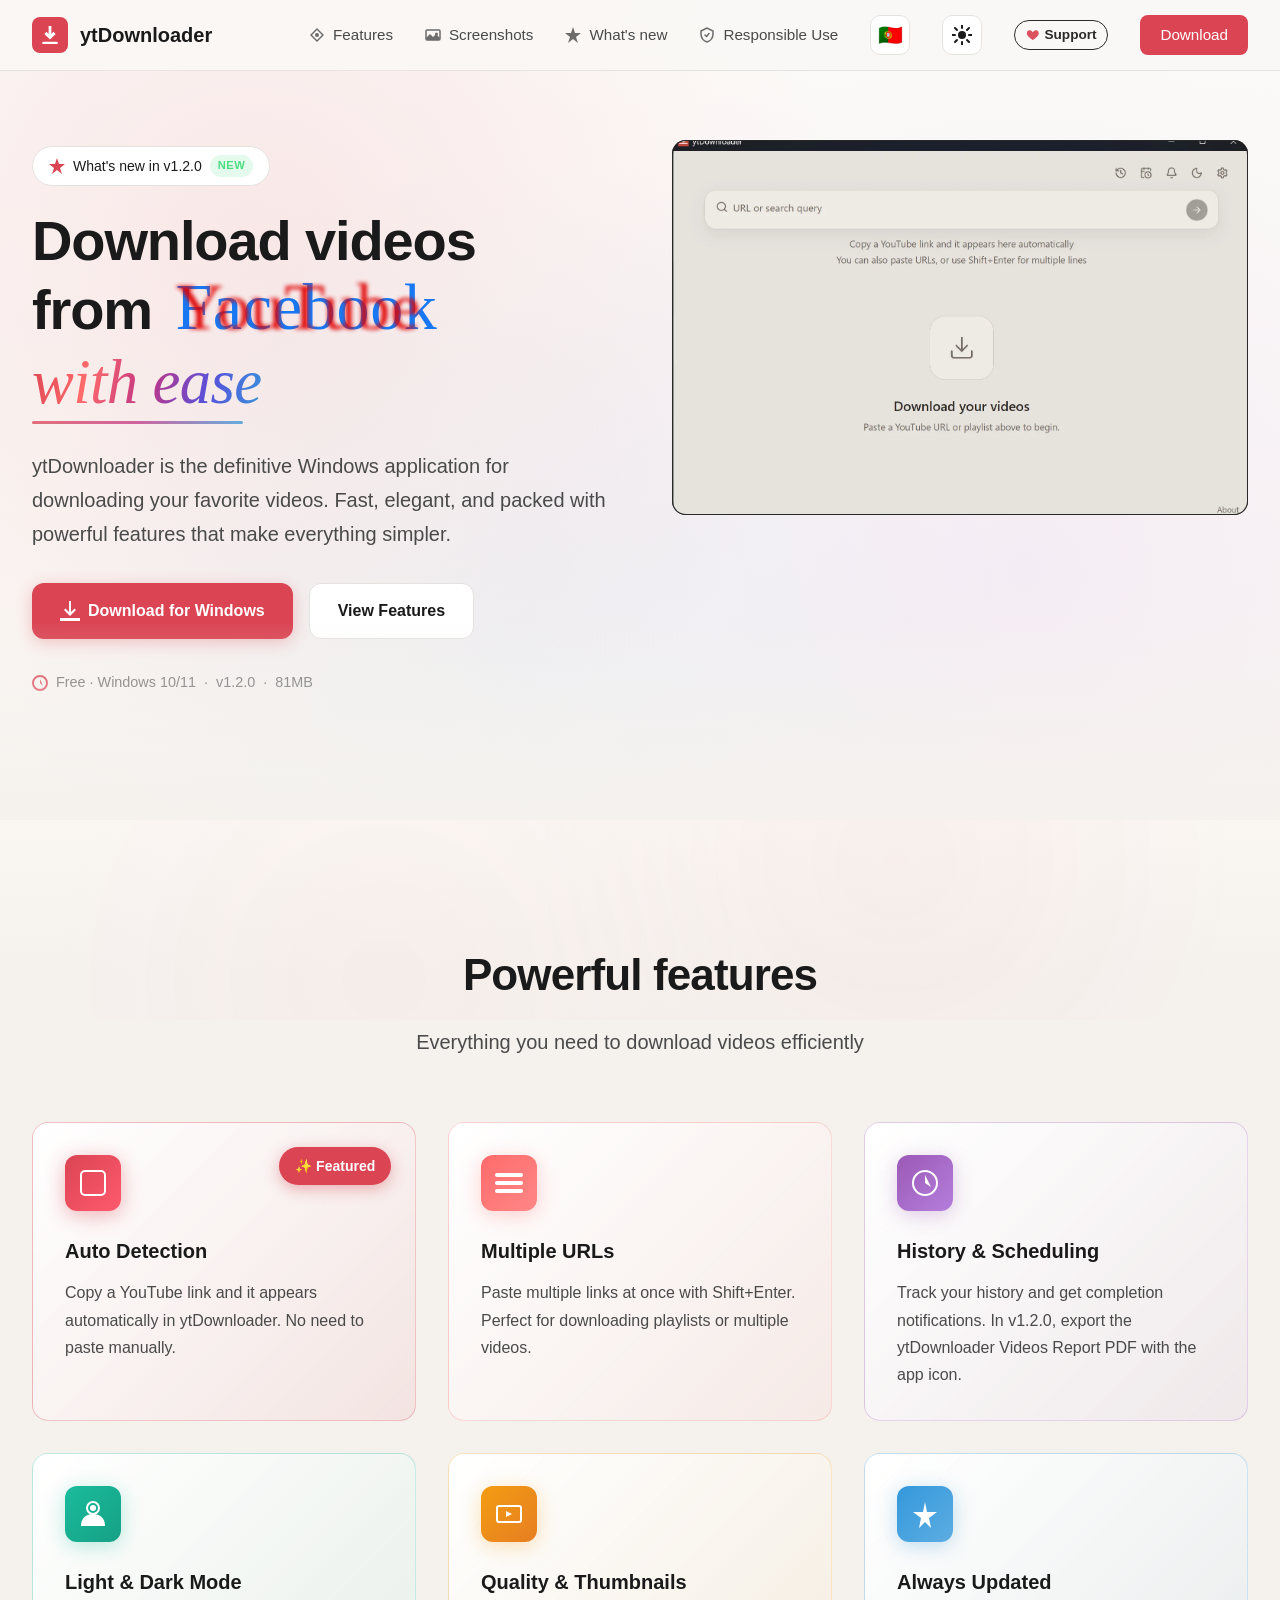
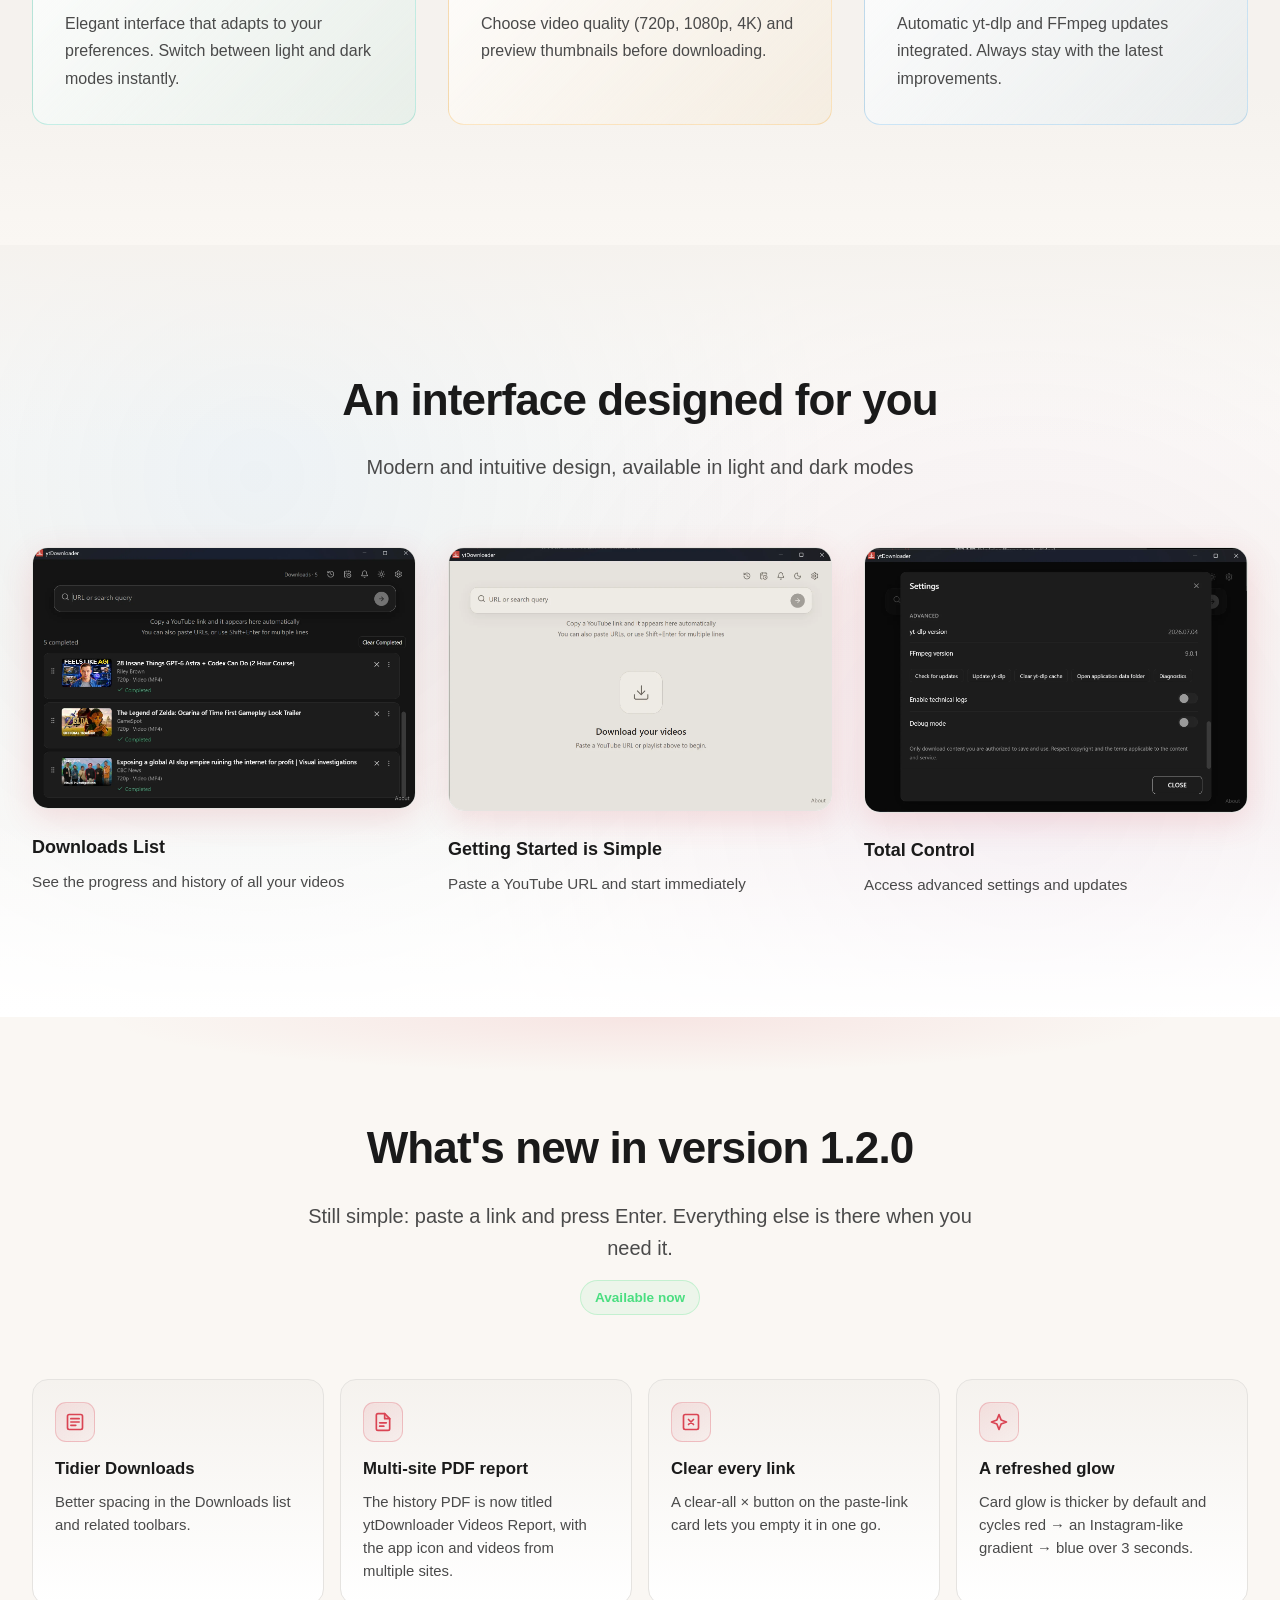
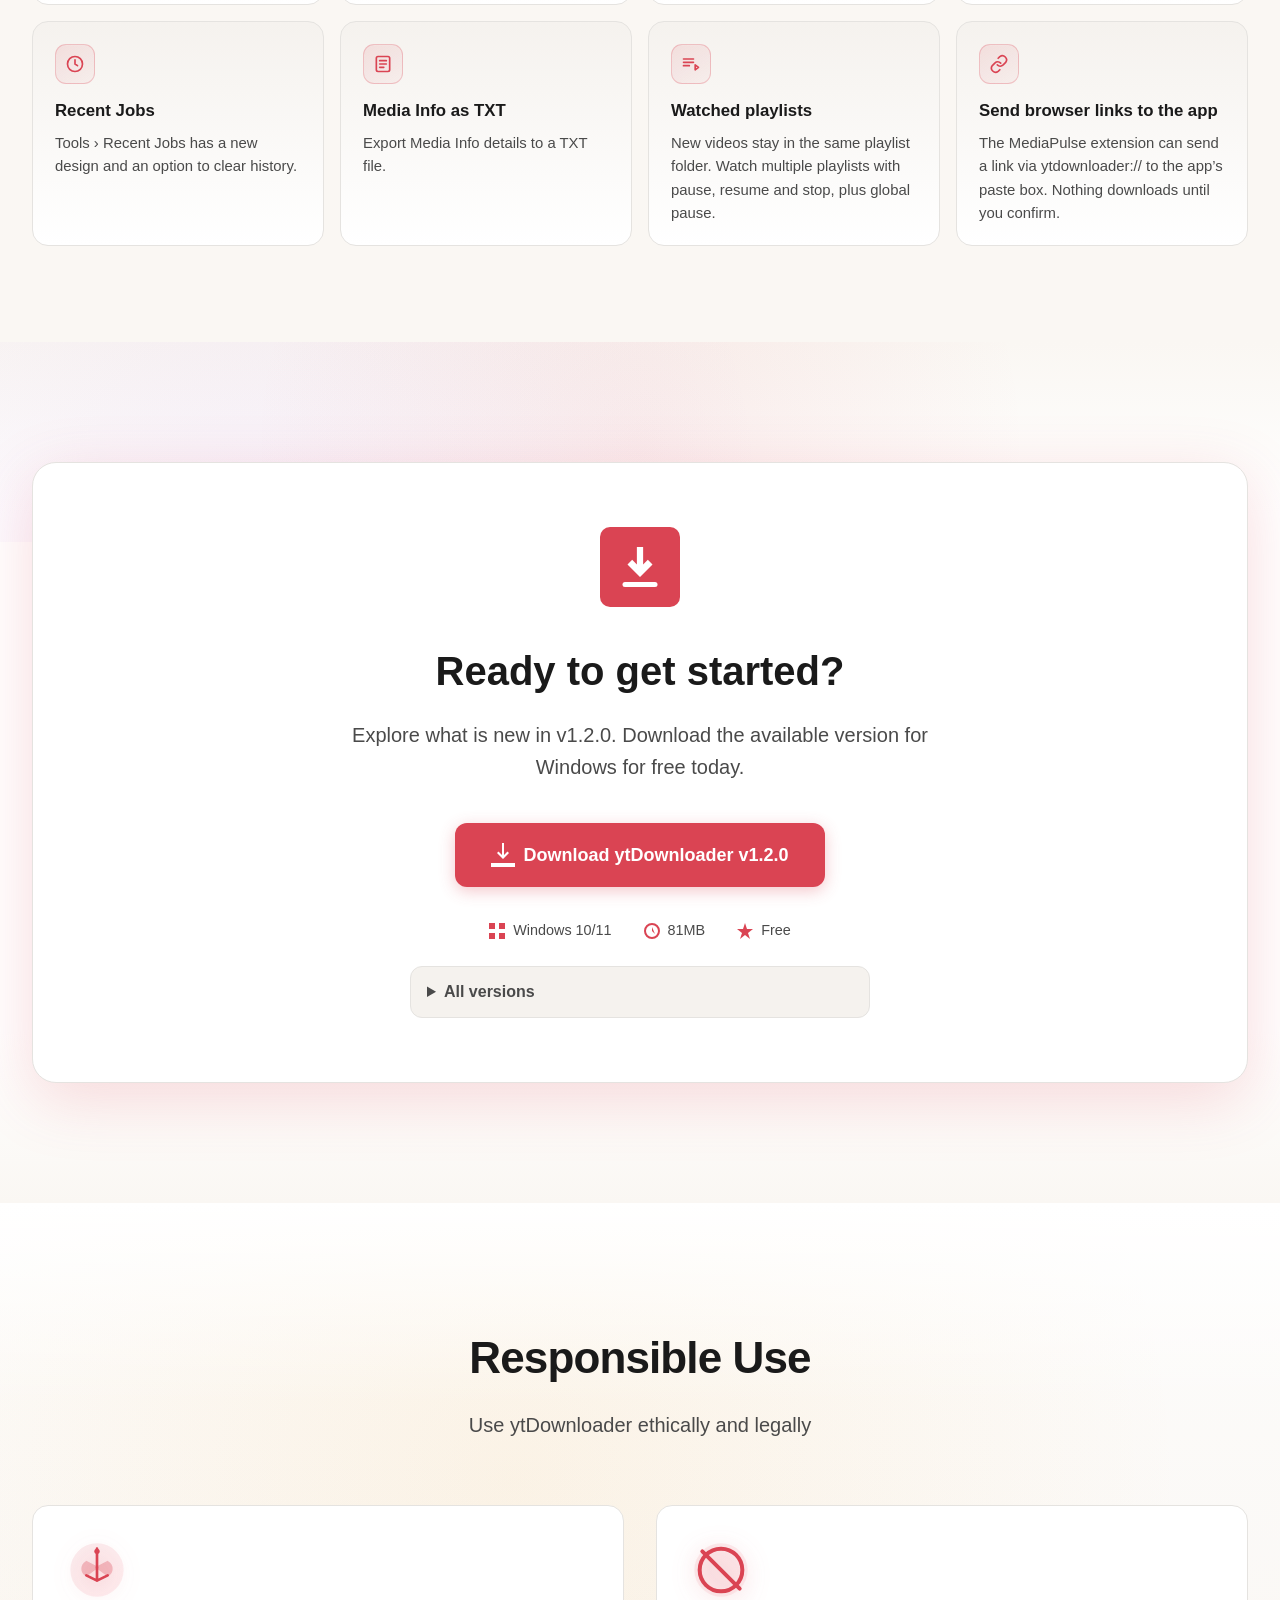
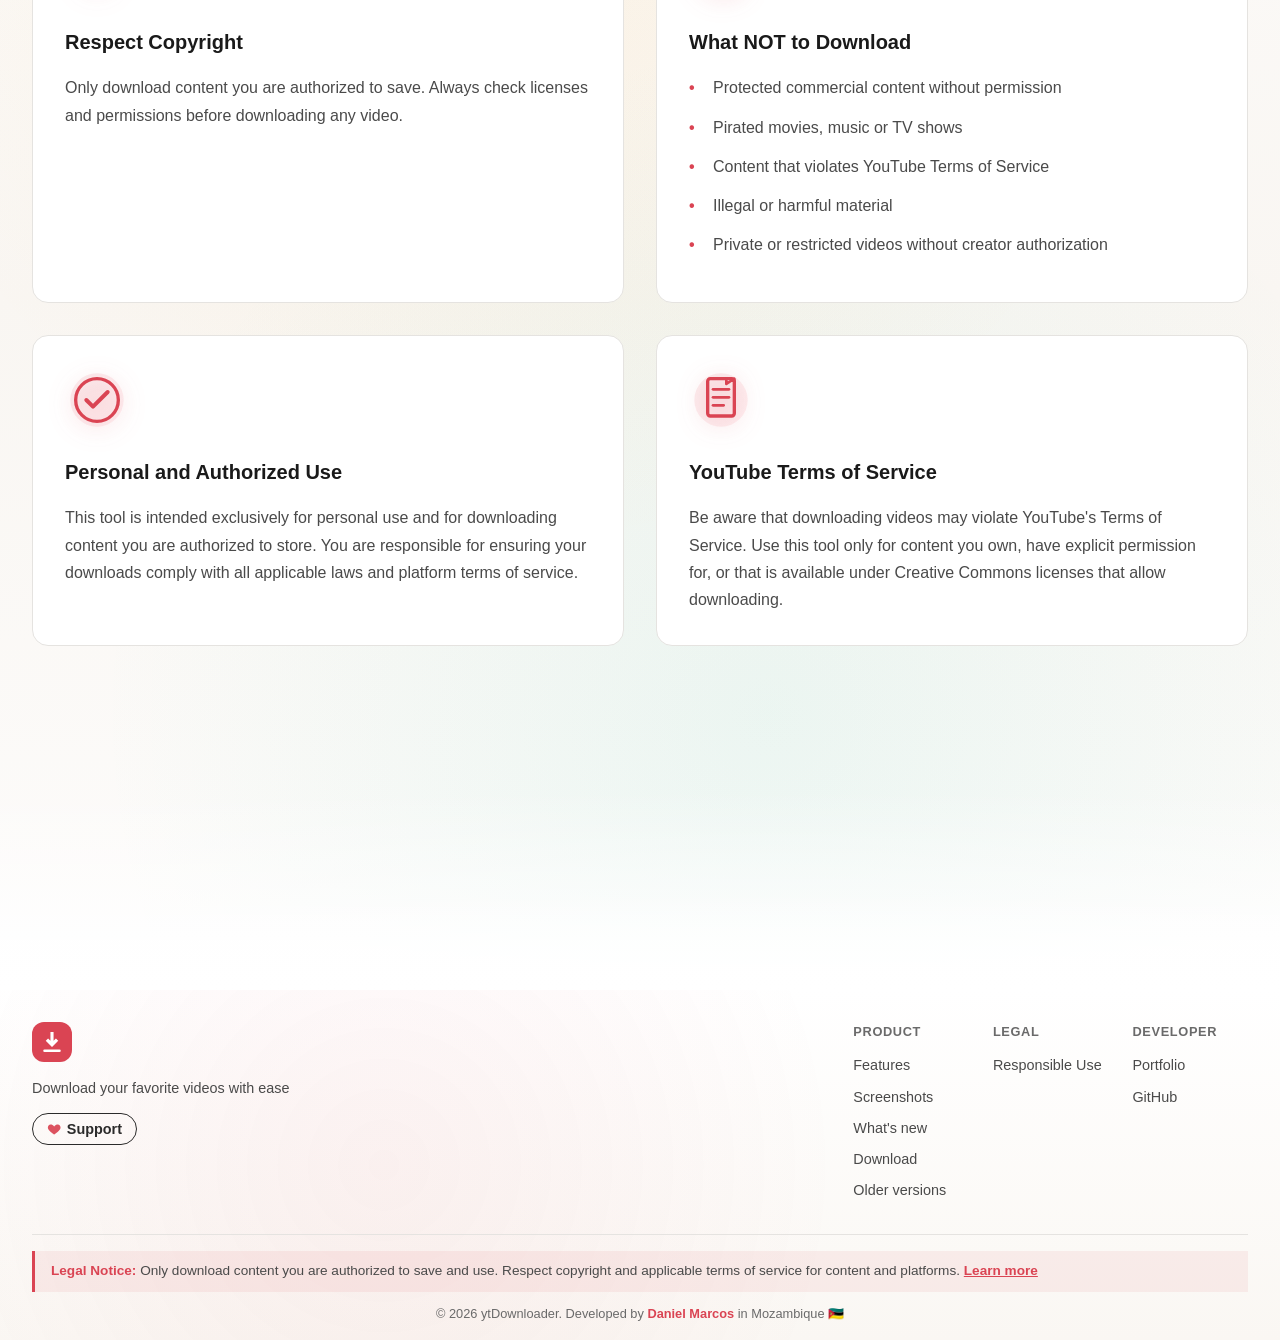
==== index.html @ 4b5e616a "fix(apoiar): wire data-variant=free accent=#DA4453" ====
<!DOCTYPE html>
<html lang="pt-PT">
<head>
    <meta charset="UTF-8">
    <meta name="viewport" content="width=device-width, initial-scale=1.0">
    <title>ytDownloader - Descarregue Vídeos do YouTube com Facilidade</title>
    <meta name="description" content="ytDownloader é uma aplicação Windows poderosa para descarregar vídeos do YouTube. Rápido, elegante e com funcionalidades avançadas.">
    
    <!-- Open Graph -->
    <meta property="og:title" content="ytDownloader - Descarregue Vídeos do YouTube">
    <meta property="og:description" content="Aplicação Windows poderosa e elegante para descarregar vídeos do YouTube com facilidade">
    <meta property="og:image" content="https://youtubedownloader.danielpro.dev/shots/dark-mode-downloads.webp">
    <meta property="og:url" content="https://youtubedownloader.danielpro.dev">
    <meta property="og:type" content="website">
    
    <!-- Twitter Card -->
    <meta name="twitter:card" content="summary_large_image">
    <meta name="twitter:title" content="ytDownloader - Descarregue Vídeos do YouTube">
    <meta name="twitter:description" content="Aplicação Windows poderosa e elegante para descarregar vídeos do YouTube com facilidade">
    <meta name="twitter:image" content="https://youtubedownloader.danielpro.dev/shots/dark-mode-downloads.webp">
    
    <!-- Favicon -->
    <link rel="icon" href="/favicon.ico" sizes="any">
    <link rel="icon" type="image/svg+xml" href="/assets/logo.svg">
    <link rel="icon" type="image/png" href="/assets/favicon-32.png" sizes="32x32">
    <link rel="apple-touch-icon" href="/apple-touch-icon.png">
    
    <link rel="stylesheet" href="/css/style.css?v=1.1.0r3">
    <link rel="stylesheet" href="/css/navbar-icons.css?v=3570f947">
</head>
<body>
    <!-- Navigation -->
    <nav class="nav">
        <div class="container">
            <div class="nav-content">
                <a href="/" class="logo">
                    <img src="/assets/logo.svg" alt="ytDownloader" class="logo-img">
                    <span class="logo-text">ytDownloader</span>
                </a>
                
                <!-- Mobile Menu Toggle -->
                <button class="mobile-menu-toggle" id="mobileMenuToggle" aria-label="Menu" aria-expanded="false">
                    <span class="hamburger-line"></span>
                    <span class="hamburger-line"></span>
                    <span class="hamburger-line"></span>
                </button>
                
                <div class="nav-links">
                    <a href="#features" class="nav-link">
                        <svg width="16" height="16" viewBox="0 0 16 16" fill="currentColor" class="nav-icon" aria-hidden="true">
                            <path d="M8 1L1 8L8 15L15 8L8 1ZM8 3L13 8L8 13L3 8L8 3Z"/>
                            <circle cx="8" cy="8" r="2" fill="currentColor"/>
                        </svg>
                        <span data-i18n="nav.features">Funcionalidades</span>
                    </a>
                    <a href="#screenshots" class="nav-link">
                        <svg width="16" height="16" viewBox="0 0 16 16" fill="currentColor" class="nav-icon" aria-hidden="true">
                            <rect x="1" y="3" width="14" height="10" rx="1" stroke="currentColor" stroke-width="1.5" fill="none"/>
                            <circle cx="11.5" cy="7" r="1.5" fill="currentColor"/>
                            <path d="M1 11L5 7L8 10L11 7L15 11V12C15 12.5 14.5 13 14 13H2C1.5 13 1 12.5 1 12V11Z" fill="currentColor"/>
                        </svg>
                        <span data-i18n="nav.screenshots">Capturas</span>
                    </a>
                    <a href="#novidades" class="nav-link">
                        <svg width="16" height="16" viewBox="0 0 16 16" fill="currentColor" class="nav-icon" aria-hidden="true">
                            <path d="M8 0L10 6H16L11 10L13 16L8 12L3 16L5 10L0 6H6L8 0Z"/>
                        </svg>
                        <span data-i18n="nav.whatsnew">Novidades</span>
                    </a>
                    <a href="#legal" class="nav-link">
                        <svg width="16" height="16" viewBox="0 0 16 16" fill="currentColor" class="nav-icon" aria-hidden="true">
                            <path d="M8 1L2 4V7C2 10.5 4.5 13.8 8 15C11.5 13.8 14 10.5 14 7V4L8 1Z" stroke="currentColor" stroke-width="1.5" fill="none"/>
                            <path d="M6 8L7.5 9.5L10 6.5" stroke="currentColor" stroke-width="1.5" stroke-linecap="round" stroke-linejoin="round" fill="none"/>
                        </svg>
                        <span data-i18n="nav.legal">Uso Responsável</span>
                    </a>
                    
                    <!-- Language Toggle -->
                    <button class="theme-toggle" id="langToggle" aria-label="Mudar idioma" data-i18n-aria="nav.lang.toggle">
                        <span class="lang-flag lang-flag-pt">🇵🇹</span>
                        <span class="lang-flag lang-flag-en" style="display:none;">🇬🇧</span>
                    </button>
                    
                    <!-- Theme Toggle -->
                    <button class="theme-toggle" id="themeToggle" aria-label="Alternar tema" data-i18n-aria="nav.theme.toggle">
                        <svg class="theme-icon theme-icon-light" width="20" height="20" viewBox="0 0 20 20" fill="currentColor" aria-hidden="true">
                            <circle cx="10" cy="10" r="4" fill="currentColor"/>
                            <line x1="10" y1="0" x2="10" y2="3" stroke="currentColor" stroke-width="2" stroke-linecap="round"/>
                            <line x1="10" y1="17" x2="10" y2="20" stroke="currentColor" stroke-width="2" stroke-linecap="round"/>
                            <line x1="0" y1="10" x2="3" y2="10" stroke="currentColor" stroke-width="2" stroke-linecap="round"/>
                            <line x1="17" y1="10" x2="20" y2="10" stroke="currentColor" stroke-width="2" stroke-linecap="round"/>
                            <line x1="3" y1="3" x2="5" y2="5" stroke="currentColor" stroke-width="2" stroke-linecap="round"/>
                            <line x1="15" y1="15" x2="17" y2="17" stroke="currentColor" stroke-width="2" stroke-linecap="round"/>
                            <line x1="3" y1="17" x2="5" y2="15" stroke="currentColor" stroke-width="2" stroke-linecap="round"/>
                            <line x1="15" y1="5" x2="17" y2="3" stroke="currentColor" stroke-width="2" stroke-linecap="round"/>
                        </svg>
                        <svg class="theme-icon theme-icon-dark" width="20" height="20" viewBox="0 0 20 20" fill="currentColor" aria-hidden="true">
                            <path d="M17 10.5C16 16 11 19 6 17C4 16 2.5 14.5 2 12.5C1 8.5 3.5 4.5 7.5 3C8.5 2.7 9 3.5 8.5 4.3C8 5.2 7.8 6.3 8 7.5C8.5 10.5 11 13 14 13.5C15.2 13.7 16.3 13.5 17.2 13C18 12.5 18.8 13 18.5 14C18.3 14.8 17.7 15.6 17 16.2"/>
                        </svg>
                    </button>
                    <span class="nav-apoiar" data-apoiar="nav"></span>
                    
                    <a href="#download" class="nav-link nav-link-cta" data-i18n="nav.download">Descarregar</a>
                </div>
            </div>
        </div>
    </nav>

    <!-- Hero Section -->
    <section class="hero">
        <div class="hero-bg"></div>
        <div class="container">
            <div class="hero-content">
                <a href="#novidades" class="hero-badge hero-badge-link">
                    <svg width="16" height="16" viewBox="0 0 16 16" fill="currentColor" aria-hidden="true">
                        <path d="M8 0L10 6H16L11 10L13 16L8 12L3 16L5 10L0 6H6L8 0Z"/>
                    </svg>
                    <span data-i18n="hero.badge">Novidades da v1.2.0</span>
                    <span class="badge-soon" data-release-soon data-i18n="versions.soon">Em breve</span>
                    <span class="badge-new" data-release-ready hidden data-i18n="versions.new">Novo</span>
                </a>
                <h1 class="hero-title">
                    <span class="hero-title-lead"><span data-i18n="hero.title">Descarregue vídeos do</span> <span class="rotator" aria-hidden="true"><span class="rw rw-yt is-active">YouTube</span><span class="rw rw-fb">Facebook</span><span class="rw rw-ig">Instagram</span><span class="rw rw-x">X</span><span class="rw rw-tt">TikTok</span><span class="rw rw-vm">Vimeo</span></span><span class="sr-only" data-i18n="hero.title.sr">YouTube, Facebook, Instagram, X, TikTok e Vimeo</span></span>
                    <span class="hero-title-accent" data-i18n="hero.title.accent">com facilidade</span>
                </h1>
                <p class="hero-description" data-i18n="hero.description">
                    ytDownloader é a aplicação Windows definitiva para descarregar os seus vídeos favoritos. 
                    Rápido, elegante e com funcionalidades poderosas que tornam tudo mais simples.
                </p>
                <div class="hero-ctas">
                    <a href="/download/ytDownloader_1.2.0_x64-setup.exe" class="btn btn-primary" download data-download-link>
                        <svg width="20" height="20" viewBox="0 0 20 20" fill="currentColor" aria-hidden="true">
                            <path d="M10 15L4 9L5.5 7.5L9 11V0H11V11L14.5 7.5L16 9L10 15Z"/>
                            <rect y="17" width="20" height="3"/>
                        </svg>
                        <span data-i18n="hero.cta.primary">Descarregar para Windows</span>
                    </a>
                    <a href="#features" class="btn btn-secondary" data-i18n="hero.cta.secondary">
                        Ver Funcionalidades
                    </a>
                </div>
                <p class="hero-info">
                    <svg width="16" height="16" viewBox="0 0 16 16" fill="currentColor" aria-hidden="true">
                        <circle cx="8" cy="8" r="7" stroke="currentColor" stroke-width="2" fill="none"/>
                        <path d="M8 4V8L11 11"/>
                    </svg>
                    <span data-i18n="hero.info">Gratuito · Windows 10/11</span> · <span data-version>v1.2.0</span> · <span data-size>81MB</span>
                </p>
                <p class="download-soon" data-release-soon data-i18n="download.soon">A v1.2.0 está disponível. Descarregue-a aqui; a app atualiza-se sozinha nas próximas versões.</p>
            </div>
            <div class="hero-visual">
                <div class="hero-card hero-card-1">
                    <img src="/shots/dark-mode-downloads.webp" alt="Interface do ytDownloader em modo escuro" loading="lazy">
                </div>
                <div class="hero-card hero-card-2">
                    <img src="/shots/light-mode-empty.webp" alt="Interface do ytDownloader em modo claro" loading="lazy">
                </div>
            </div>
        </div>
    </section>

    <!-- Features Section -->
    <section id="features" class="features">
        <div class="container">
            <div class="section-header">
                <h2 class="section-title" data-i18n="features.title">Funcionalidades poderosas</h2>
                <p class="section-description" data-i18n="features.description">Tudo o que precisa para descarregar vídeos de forma eficiente</p>
            </div>
            
            <div class="features-grid">
                <div class="feature-card feature-card-red" data-scroll-reveal>
                    <div class="feature-badge" data-i18n="features.auto.badge">✨ Destaque</div>
                    <div class="feature-icon">
                        <svg width="32" height="32" viewBox="0 0 32 32" fill="currentColor" aria-hidden="true">
                            <rect x="4" y="4" width="24" height="24" rx="4" stroke="currentColor" stroke-width="2" fill="none"/>
                            <path d="M9 16H23M16 9V23"/>
                        </svg>
                    </div>
                    <h3 class="feature-title" data-i18n="features.auto.title">Deteção Automática</h3>
                    <p class="feature-description" data-i18n="features.auto.description">
                        Copie um link do YouTube e aparece automaticamente no ytDownloader. 
                        Sem necessidade de colar manualmente.
                    </p>
                </div>

                <div class="feature-card feature-card-coral" data-scroll-reveal>
                    <div class="feature-icon">
                        <svg width="32" height="32" viewBox="0 0 32 32" fill="currentColor" aria-hidden="true">
                            <rect x="2" y="6" width="28" height="4" rx="2"/>
                            <rect x="2" y="14" width="28" height="4" rx="2"/>
                            <rect x="2" y="22" width="28" height="4" rx="2"/>
                        </svg>
                    </div>
                    <h3 class="feature-title" data-i18n="features.multi.title">Múltiplos URLs</h3>
                    <p class="feature-description" data-i18n="features.multi.description">
                        Cole vários links de uma só vez com Shift+Enter. 
                        Perfeito para descarregar playlists ou múltiplos vídeos.
                    </p>
                </div>

                <div class="feature-card feature-card-violet" data-scroll-reveal>
                    <div class="feature-icon">
                        <svg width="32" height="32" viewBox="0 0 32 32" fill="currentColor" aria-hidden="true">
                            <circle cx="16" cy="16" r="12" stroke="currentColor" stroke-width="2" fill="none"/>
                            <path d="M16 8V16L22 20"/>
                        </svg>
                    </div>
                    <h3 class="feature-title" data-i18n="features.history.title">Histórico & Agendamento</h3>
                    <p class="feature-description" data-i18n="features.history.description">Consulte o histórico e receba notificações de conclusão. Na v1.2.0, exporte o PDF ytDownloader Videos Report com o ícone da app.</p>
                </div>

                <div class="feature-card feature-card-teal" data-scroll-reveal>
                    <div class="feature-icon">
                        <svg width="32" height="32" viewBox="0 0 32 32" fill="currentColor" aria-hidden="true">
                            <circle cx="16" cy="10" r="6" fill="none" stroke="currentColor" stroke-width="2"/>
                            <circle cx="16" cy="10" r="3"/>
                            <path d="M16 16C9 16 4 20 4 28H28C28 20 23 16 16 16Z"/>
                        </svg>
                    </div>
                    <h3 class="feature-title" data-i18n="features.theme.title">Modo Claro & Escuro</h3>
                    <p class="feature-description" data-i18n="features.theme.description">
                        Interface elegante que se adapta às suas preferências. 
                        Mude entre modos claro e escuro instantaneamente.
                    </p>
                </div>

                <div class="feature-card feature-card-amber" data-scroll-reveal>
                    <div class="feature-icon">
                        <svg width="32" height="32" viewBox="0 0 32 32" fill="currentColor" aria-hidden="true">
                            <rect x="4" y="8" width="24" height="16" rx="2" stroke="currentColor" stroke-width="2" fill="none"/>
                            <path d="M13 13L19 16L13 19V13Z"/>
                        </svg>
                    </div>
                    <h3 class="feature-title" data-i18n="features.quality.title">Qualidade & Miniaturas</h3>
                    <p class="feature-description" data-i18n="features.quality.description">
                        Escolha a qualidade do vídeo (720p, 1080p, 4K) e 
                        visualize miniaturas antes de descarregar.
                    </p>
                </div>

                <div class="feature-card feature-card-blue" data-scroll-reveal>
                    <div class="feature-icon">
                        <svg width="32" height="32" viewBox="0 0 32 32" fill="currentColor" aria-hidden="true">
                            <path d="M16 4L18 14H28L20 20L22 30L16 24L10 30L12 20L4 14H14L16 4Z"/>
                        </svg>
                    </div>
                    <h3 class="feature-title" data-i18n="features.updates.title">Sempre Atualizado</h3>
                    <p class="feature-description" data-i18n="features.updates.description">
                        Atualizações automáticas de yt-dlp e FFmpeg integradas. 
                        Mantenha-se sempre com as últimas melhorias.
                    </p>
                </div>
            </div>
        </div>
    </section>

    <!-- Screenshots Section -->
    <section id="screenshots" class="screenshots">
        <div class="container">
            <div class="section-header">
                <h2 class="section-title" data-i18n="screenshots.title">Uma interface pensada para si</h2>
                <p class="section-description" data-i18n="screenshots.description">Design moderno e intuitivo, disponível em modo claro e escuro</p>
            </div>
            
            <div class="screenshots-grid">
                <div class="screenshot-item" data-scroll-reveal>
                    <img src="/shots/dark-mode-downloads.webp" alt="Downloads concluídos em modo escuro" loading="lazy">
                    <div class="screenshot-caption">
                        <h4 data-i18n="screenshots.downloads.title">Lista de Downloads</h4>
                        <p data-i18n="screenshots.downloads.description">Veja o progresso e histórico de todos os seus vídeos</p>
                    </div>
                </div>
                
                <div class="screenshot-item" data-scroll-reveal>
                    <img src="/shots/light-mode-empty.webp" alt="Estado inicial em modo claro" loading="lazy">
                    <div class="screenshot-caption">
                        <h4 data-i18n="screenshots.empty.title">Começar é Simples</h4>
                        <p data-i18n="screenshots.empty.description">Cole um URL do YouTube e comece imediatamente</p>
                    </div>
                </div>
                
                <div class="screenshot-item" data-scroll-reveal>
                    <img src="/shots/settings-modal.webp" alt="Painel de definições avançadas" loading="lazy">
                    <div class="screenshot-caption">
                        <h4 data-i18n="screenshots.settings.title">Controlo Total</h4>
                        <p data-i18n="screenshots.settings.description">Aceda a definições avançadas e atualizações</p>
                    </div>
                </div>
            </div>
        </div>
    </section>

    <!-- What's new -->
    <section id="novidades" class="whatsnew">
        <div class="container">
            <div class="section-header">
                <h2 class="section-title" data-i18n="whatsnew.title">Novidades da versão 1.2.0</h2>
                <p class="section-description" data-i18n="whatsnew.description">Continua simples: cole um link e prima Enter. O resto está à mão quando precisar.</p>
                <p class="whatsnew-status">
                    <span class="status-pill status-soon" data-release-soon data-i18n="whatsnew.status.soon">Em breve · o instalador está a ser preparado</span>
                    <span class="status-pill status-ready" data-release-ready hidden data-i18n="whatsnew.status.ready">Disponível agora</span>
                </p>
            </div>
            <ul class="whatsnew-grid">
                <li class="whatsnew-item"><span class="wn-ic" aria-hidden="true"><svg viewBox="0 0 24 24" fill="none" stroke="currentColor" stroke-width="2" stroke-linecap="round" stroke-linejoin="round"><rect x="3" y="3" width="18" height="18" rx="2"/><path d="M7 8h10M7 12h10M7 16h6"/></svg></span><h3 data-i18n="whatsnew.polish.title">Downloads mais cuidados</h3><p data-i18n="whatsnew.polish.text">Melhor espaçamento na lista de Downloads e nas barras de ferramentas relacionadas.</p></li>
                <li class="whatsnew-item"><span class="wn-ic" aria-hidden="true"><svg viewBox="0 0 24 24" fill="none" stroke="currentColor" stroke-width="2" stroke-linecap="round" stroke-linejoin="round"><path d="M14 2H6a2 2 0 0 0-2 2v16a2 2 0 0 0 2 2h12a2 2 0 0 0 2-2V8z"/><path d="M14 2v6h6M8 13h8M8 17h5"/></svg></span><h3 data-i18n="whatsnew.report.title">Relatório PDF multi-site</h3><p data-i18n="whatsnew.report.text">O PDF do histórico passa a chamar-se ytDownloader Videos Report, com o ícone da app e vídeos de vários sites.</p></li>
                <li class="whatsnew-item"><span class="wn-ic" aria-hidden="true"><svg viewBox="0 0 24 24" fill="none" stroke="currentColor" stroke-width="2" stroke-linecap="round" stroke-linejoin="round"><rect x="3" y="3" width="18" height="18" rx="2"/><path d="m9 9 6 6m0-6-6 6"/></svg></span><h3 data-i18n="whatsnew.paste.title">Limpar todos os links</h3><p data-i18n="whatsnew.paste.text">Um botão × no cartão de colar links permite limpar tudo de uma vez.</p></li>
                <li class="whatsnew-item"><span class="wn-ic" aria-hidden="true"><svg viewBox="0 0 24 24" fill="none" stroke="currentColor" stroke-width="2" stroke-linecap="round" stroke-linejoin="round"><path d="m12 3 2.5 6.5L21 12l-6.5 2.5L12 21l-2.5-6.5L3 12l6.5-2.5z"/></svg></span><h3 data-i18n="whatsnew.glow.title">Um brilho renovado</h3><p data-i18n="whatsnew.glow.text">O brilho dos cartões é mais espesso por defeito e percorre vermelho → gradiente inspirado no Instagram → azul num ciclo de 3 segundos.</p></li>
                <li class="whatsnew-item"><span class="wn-ic" aria-hidden="true"><svg viewBox="0 0 24 24" fill="none" stroke="currentColor" stroke-width="2" stroke-linecap="round" stroke-linejoin="round"><circle cx="12" cy="12" r="9"/><path d="M12 7v5l3 2"/></svg></span><h3 data-i18n="whatsnew.jobs.title">Trabalhos recentes</h3><p data-i18n="whatsnew.jobs.text">Ferramentas › Trabalhos recentes tem um novo desenho e uma opção para limpar o histórico.</p></li>
                <li class="whatsnew-item"><span class="wn-ic" aria-hidden="true"><svg viewBox="0 0 24 24" fill="none" stroke="currentColor" stroke-width="2" stroke-linecap="round" stroke-linejoin="round"><rect x="4" y="3" width="16" height="18" rx="2"/><path d="M8 8h8M8 12h8M8 16h5"/></svg></span><h3 data-i18n="whatsnew.info.title">Informação multimédia em TXT</h3><p data-i18n="whatsnew.info.text">Exporte os detalhes de Informação multimédia para um ficheiro TXT.</p></li>
                <li class="whatsnew-item"><span class="wn-ic" aria-hidden="true"><svg viewBox="0 0 24 24" fill="none" stroke="currentColor" stroke-width="2" stroke-linecap="round" stroke-linejoin="round"><path d="M3 6h12M3 10h12M3 14h7m7-1 4 3-4 3z"/></svg></span><h3 data-i18n="whatsnew.playlists.title">Playlists acompanhadas</h3><p data-i18n="whatsnew.playlists.text">Os novos vídeos ficam na mesma pasta da playlist. Acompanhe várias playlists, com pausa, retoma e paragem, além de pausa global.</p></li>
                <li class="whatsnew-item"><span class="wn-ic" aria-hidden="true"><svg viewBox="0 0 24 24" fill="none" stroke="currentColor" stroke-width="2" stroke-linecap="round" stroke-linejoin="round"><path d="M10 13a5 5 0 0 0 7 .1l3-3a5 5 0 0 0-7-7l-2 2M14 11a5 5 0 0 0-7-.1l-3 3a5 5 0 0 0 7 7l2-2"/></svg></span><h3 data-i18n="whatsnew.deeplink.title">Links do navegador para a app</h3><p data-i18n="whatsnew.deeplink.text">A extensão MediaPulse pode enviar um link pelo protocolo ytdownloader:// para a caixa de colar links da app. O download só começa após a sua confirmação.</p></li>
            </ul>
        </div>
    </section>

    <!-- Download Section -->
    <section id="download" class="download-section">
        <div class="container">
            <div class="download-card">
                <div class="download-content">
                    <div class="download-icon">
                        <img src="/assets/logo.svg" alt="ytDownloader">
                    </div>
                    <h2 class="download-title" data-i18n="download.title">Pronto para começar?</h2>
                    <p class="download-description" data-i18n="download.description">Conheça as novidades da v1.2.0. Descarregue já a versão disponível gratuitamente para Windows.</p>
                    <a href="/download/ytDownloader_1.2.0_x64-setup.exe" class="btn btn-primary btn-large" download data-download-link>
                        <svg width="24" height="24" viewBox="0 0 24 24" fill="currentColor" aria-hidden="true">
                            <path d="M12 16L6 10L7.5 8.5L11 12V0H13V12L16.5 8.5L18 10L12 16Z"/>
                            <rect y="20" width="24" height="4"/>
                        </svg>
                        <span><span data-i18n="download.button">Descarregar ytDownloader</span> <span data-version>v1.2.0</span></span>
                    </a>
                    <div class="download-specs">
                        <div class="spec">
                            <svg width="16" height="16" viewBox="0 0 16 16" fill="currentColor" aria-hidden="true">
                                <path d="M0 0H6V6H0V0Z M10 0H16V6H10V0Z M0 10H6V16H0V10Z M10 10H16V16H10V10Z"/>
                            </svg>
                            <span data-i18n="download.spec.os">Windows 10/11</span>
                        </div>
                        <div class="spec">
                            <svg width="16" height="16" viewBox="0 0 16 16" fill="currentColor" aria-hidden="true">
                                <circle cx="8" cy="8" r="7" stroke="currentColor" stroke-width="2" fill="none"/>
                                <path d="M8 4V8L11 11"/>
                            </svg>
                            <span data-size>81MB</span>
                        </div>
                        <div class="spec">
                            <svg width="16" height="16" viewBox="0 0 16 16" fill="currentColor" aria-hidden="true">
                                <path d="M8 0L10 6H16L11 10L13 16L8 12L3 16L5 10L0 6H6L8 0Z"/>
                            </svg>
                            <span data-i18n="download.spec.price">Gratuito</span>
                        </div>
                    </div>
                    <p class="download-soon" data-release-soon data-i18n="download.soon">A v1.2.0 está disponível. Descarregue-a aqui; a app atualiza-se sozinha nas próximas versões.</p>
                    <details class="older-versions" id="versoes">
                        <summary data-i18n="versions.title">Todas as versões</summary>
                        <ul id="older-versions-list" class="older-versions-list">
                            <li class="older-version">
                                <span class="older-version-name">v1.2.0</span>
                                <span class="older-version-meta">2026-11-06 · 81MB</span>
                                <a class="older-version-link" href="/download/ytDownloader_1.2.0_x64-setup.exe" download data-i18n="versions.download">Descarregar</a>
                            </li>
                            <li class="older-version">
                                <span class="older-version-name">v1.1.0</span>
                                <span class="older-version-meta">2026-11 · 81MB</span>
                                <a class="older-version-link" href="/download/ytDownloader_1.1.0_x64-setup.exe" download data-i18n="versions.download">Descarregar</a>
                            </li>
                            <li class="older-version">
                                <span class="older-version-name">v1.0.0</span>
                                <span class="older-version-meta">2026-09 · 45MB</span>
                                <a class="older-version-link" href="/download/ytDownloader_1.0.0_x64-setup.exe" download data-i18n="versions.download">Descarregar</a>
                            </li>
                        </ul>
                    </details>
                </div>
            </div>
        </div>
    </section>

    <!-- Legal / Responsible Use Section -->
    <section id="legal" class="legal-section">
        <div class="container">
            <div class="section-header">
                <h2 class="section-title" data-i18n="legal.title">Uso Responsável</h2>
                <p class="section-description" data-i18n="legal.description">Utilize o ytDownloader de forma ética e legal</p>
            </div>

            <div class="legal-grid">
                <div class="legal-card" data-scroll-reveal>
                    <div class="legal-icon">
                        <svg width="48" height="48" viewBox="0 0 48 48" fill="none" xmlns="http://www.w3.org/2000/svg" aria-hidden="true">
                            <circle cx="24" cy="24" r="20" fill="url(#scales-gradient)" opacity="0.1"/>
                            <path d="M24 8V32M24 32L16 28M24 32L32 28" stroke="currentColor" stroke-width="2" stroke-linecap="round" stroke-linejoin="round"/>
                            <path d="M16 28C16 28 13 26 13 23C13 20 16 18 16 18L24 22L16 28Z" fill="currentColor" opacity="0.3" stroke="currentColor" stroke-width="1.5"/>
                            <path d="M32 28C32 28 35 26 35 23C35 20 32 18 32 18L24 22L32 28Z" fill="currentColor" opacity="0.3" stroke="currentColor" stroke-width="1.5"/>
                            <circle cx="24" cy="10" r="2" fill="currentColor"/>
                            <defs>
                                <linearGradient id="scales-gradient" x1="4" y1="4" x2="44" y2="44" gradientUnits="userSpaceOnUse">
                                    <stop stop-color="#DA4453"/>
                                    <stop offset="1" stop-color="#ff5a6e"/>
                                </linearGradient>
                            </defs>
                        </svg>
                    </div>
                    <h3 class="legal-title" data-i18n="legal.copyright.title">Respeite os Direitos de Autor</h3>
                    <p class="legal-text" data-i18n="legal.copyright.description">
                        Descarregue apenas conteúdo que tem autorização para guardar. Verifique sempre as licenças 
                        e permissões antes de descarregar qualquer vídeo.
                    </p>
                </div>

                <div class="legal-card" data-scroll-reveal>
                    <div class="legal-icon">
                        <svg width="48" height="48" viewBox="0 0 48 48" fill="none" xmlns="http://www.w3.org/2000/svg" aria-hidden="true">
                            <circle cx="24" cy="24" r="20" fill="url(#prohibit-gradient)" opacity="0.1"/>
                            <circle cx="24" cy="24" r="16" stroke="currentColor" stroke-width="3"/>
                            <line x1="10" y1="10" x2="38" y2="38" stroke="currentColor" stroke-width="3" stroke-linecap="round"/>
                            <defs>
                                <linearGradient id="prohibit-gradient" x1="4" y1="4" x2="44" y2="44" gradientUnits="userSpaceOnUse">
                                    <stop stop-color="#DA4453"/>
                                    <stop offset="1" stop-color="#ff5a6e"/>
                                </linearGradient>
                            </defs>
                        </svg>
                    </div>
                    <h3 class="legal-title" data-i18n="legal.prohibit.title">O Que NÃO Descarregar</h3>
                    <div class="legal-text">
                        <ul class="legal-list">
                            <li data-i18n="legal.prohibit.list.1">Conteúdo comercial protegido sem permissão</li>
                            <li data-i18n="legal.prohibit.list.2">Filmes, música ou programas de TV pirateados</li>
                            <li data-i18n="legal.prohibit.list.3">Conteúdo que viole os Termos de Serviço do YouTube</li>
                            <li data-i18n="legal.prohibit.list.4">Material ilegal ou prejudicial</li>
                            <li data-i18n="legal.prohibit.list.5">Vídeos privados ou restritos sem autorização do criador</li>
                        </ul>
                    </div>
                </div>

                <div class="legal-card" data-scroll-reveal>
                    <div class="legal-icon">
                        <svg width="48" height="48" viewBox="0 0 48 48" fill="none" xmlns="http://www.w3.org/2000/svg" aria-hidden="true">
                            <circle cx="24" cy="24" r="20" fill="url(#check-gradient)" opacity="0.1"/>
                            <circle cx="24" cy="24" r="16" stroke="currentColor" stroke-width="2.5"/>
                            <path d="M16 24L21 29L32 18" stroke="currentColor" stroke-width="3" stroke-linecap="round" stroke-linejoin="round"/>
                            <defs>
                                <linearGradient id="check-gradient" x1="4" y1="4" x2="44" y2="44" gradientUnits="userSpaceOnUse">
                                    <stop stop-color="#DA4453"/>
                                    <stop offset="1" stop-color="#ff5a6e"/>
                                </linearGradient>
                            </defs>
                        </svg>
                    </div>
                    <h3 class="legal-title" data-i18n="legal.authorized.title">Uso Pessoal e Autorizado</h3>
                    <p class="legal-text" data-i18n="legal.authorized.description">
                        Esta ferramenta destina-se exclusivamente a uso pessoal e para descarregar conteúdo 
                        que tem autorização para armazenar. Você é responsável por garantir que os seus downloads 
                        cumprem todas as leis aplicáveis e os termos de serviço das plataformas.
                    </p>
                </div>

                <div class="legal-card" data-scroll-reveal>
                    <div class="legal-icon">
                        <svg width="48" height="48" viewBox="0 0 48 48" fill="none" xmlns="http://www.w3.org/2000/svg" aria-hidden="true">
                            <circle cx="24" cy="24" r="20" fill="url(#document-gradient)" opacity="0.1"/>
                            <rect x="14" y="8" width="20" height="28" rx="2" stroke="currentColor" stroke-width="2.5"/>
                            <line x1="18" y1="16" x2="30" y2="16" stroke="currentColor" stroke-width="2" stroke-linecap="round"/>
                            <line x1="18" y1="22" x2="30" y2="22" stroke="currentColor" stroke-width="2" stroke-linecap="round"/>
                            <line x1="18" y1="28" x2="26" y2="28" stroke="currentColor" stroke-width="2" stroke-linecap="round"/>
                            <path d="M28 8V12L34 8V12" stroke="currentColor" stroke-width="2" stroke-linecap="round" stroke-linejoin="round"/>
                            <defs>
                                <linearGradient id="document-gradient" x1="4" y1="4" x2="44" y2="44" gradientUnits="userSpaceOnUse">
                                    <stop stop-color="#DA4453"/>
                                    <stop offset="1" stop-color="#ff5a6e"/>
                                </linearGradient>
                            </defs>
                        </svg>
                    </div>
                    <h3 class="legal-title" data-i18n="legal.youtube.title">Termos de Serviço do YouTube</h3>
                    <p class="legal-text" data-i18n="legal.youtube.description">
                        Esteja ciente de que descarregar vídeos pode violar os Termos de Serviço do YouTube. 
                        Utilize esta ferramenta apenas para conteúdo do qual é proprietário, tem permissão 
                        explícita, ou que está disponível sob licenças Creative Commons que permitam download.
                    </p>
                </div>
            </div>

            <div class="legal-disclaimer" data-scroll-reveal>
                <p data-i18n="legal.disclaimer" data-i18n-html>
                    <strong>Aviso Importante:</strong> O ytDownloader é uma ferramenta fornecida "como está" 
                    para uso pessoal. O utilizador assume toda a responsabilidade pelo cumprimento das leis de 
                    direitos de autor, termos de serviço das plataformas, e regulamentos aplicáveis na sua jurisdição. 
                    Os desenvolvedores não se responsabilizam por qualquer uso indevido desta ferramenta.
                </p>
            </div>
            
            <!-- Learn More CTA -->
            <div class="legal-cta" data-scroll-reveal>
                <a href="/uso-responsavel" class="btn btn-primary btn-large">
                    <svg width="20" height="20" viewBox="0 0 20 20" fill="currentColor" aria-hidden="true">
                        <path d="M10 2C5.6 2 2 5.6 2 10C2 14.4 5.6 18 10 18C14.4 18 18 14.4 18 10C18 5.6 14.4 2 10 2ZM10 16C6.7 16 4 13.3 4 10C4 6.7 6.7 4 10 4C13.3 4 16 6.7 16 10C16 13.3 13.3 16 10 16Z"/>
                        <path d="M9 7H11V9H9V7Z"/>
                        <path d="M9 10H11V15H9V10Z"/>
                    </svg>
                    <span data-i18n="legal.learn.more">Saber mais</span>
                </a>
            </div>
        </div>
    </section>

    <!-- Footer -->
    <footer class="footer">
        <div class="container">
            <div class="footer-content">
                <div class="footer-brand">
                    <img src="/assets/logo.svg" alt="ytDownloader" class="footer-logo">
                    <p class="footer-tagline" data-i18n="footer.tagline">
                        Descarregue os seus vídeos favoritos com facilidade
                    </p>
                    <div class="footer-apoiar" data-apoiar style="margin-top:14px"></div>
                </div>
                
                <div class="footer-links">
                    <div class="footer-column">
                        <h4 data-i18n="footer.product">Produto</h4>
                        <a href="#features" data-i18n="footer.product.features">Funcionalidades</a>
                        <a href="#screenshots" data-i18n="footer.product.screenshots">Capturas de Ecrã</a>
                        <a href="#novidades" data-i18n="footer.product.whatsnew">Novidades</a>
                        <a href="#download" data-i18n="footer.product.download">Descarregar</a>
                        <a href="#versoes" data-i18n="footer.product.versions">Versões anteriores</a>
                    </div>
                    
                    <div class="footer-column">
                        <h4 data-i18n="footer.legal">Legal</h4>
                        <a href="/uso-responsavel" data-i18n="footer.legal.responsible">Uso Responsável</a>
                    </div>
                    
                    <div class="footer-column">
                        <h4 data-i18n="footer.developer">Desenvolvedor</h4>
                        <a href="https://danielpro.dev" target="_blank" rel="noopener" data-i18n="footer.developer.portfolio">Portfólio</a>
                        <a href="https://github.com/danielpro4" target="_blank" rel="noopener" data-i18n="footer.developer.github">GitHub</a>
                    </div>
                </div>
            </div>
            
            <div class="footer-legal">
                <p class="copyright-notice">
                    <span data-i18n="footer.notice" data-i18n-html><strong>Aviso Legal:</strong> Descarregue apenas conteúdo que está autorizado a guardar e utilizar. 
                    Respeite os direitos de autor e os termos de serviço aplicáveis ao conteúdo e plataforma.</span>
                    <a href="/uso-responsavel" class="legal-link" data-i18n="footer.notice.link">Saiba mais</a>
                </p>
                <p class="footer-copyright" data-i18n="footer.copyright" data-i18n-html>
                    © 2026 ytDownloader. Desenvolvido por <a href="https://danielpro.dev" target="_blank" rel="noopener" class="footer-link">Daniel Marcos</a> em Moçambique 🇲🇿
                </p>
            </div>
        </div>
    </footer>

    <script src="/js/i18n.js?v=1.2.0r2"></script>
    <script data-accent="#DA4453" data-variant="free" src="/js/apoiar.js?v=2.6.rollout" data-theme="default-dark" defer></script>
    <script src="/js/script.js?v=1.1.0r2"></script>
    <script src="/js/version.js?v=1.2.0r2" defer></script>
</body>
</html>
---- css/style.css ----
/* Reset & Base */
* {
    margin: 0;
    padding: 0;
    box-sizing: border-box;
}

:root {
    --color-primary: #DA4453;
    --color-primary-dark: #bf3a48;
    --color-primary-light: #ff5a6e;
    --color-bg: #0f0f0f;
    --color-surface: #1a1a1a;
    --color-surface-light: #242424;
    --color-text: #ffffff;
    --color-text-secondary: #b0b0b0;
    --color-text-tertiary: #707070;
    --color-border: #2a2a2a;
    --color-success: #4ade80;
    
    --accent-red: #DA4453;
    --accent-coral: #FF6B6B;
    --accent-violet: #9b59b6;
    --accent-teal: #1abc9c;
    --accent-amber: #f39c12;
    --accent-blue: #3498db;
    
    --font-sans: -apple-system, BlinkMacSystemFont, 'Segoe UI', 'Roboto', 'Helvetica Neue', Arial, sans-serif;
    --font-script: 'Yellowtail', cursive;
    --font-accent: 'Instrument Serif', Georgia, 'Times New Roman', serif;
    
    --shadow-sm: 0 2px 8px rgba(0, 0, 0, 0.1);
    --shadow-md: 0 4px 16px rgba(0, 0, 0, 0.2);
    --shadow-lg: 0 8px 32px rgba(0, 0, 0, 0.3);
    --shadow-xl: 0 16px 64px rgba(0, 0, 0, 0.4);
    
    --border-radius: 12px;
    --border-radius-lg: 16px;
    --border-radius-xl: 24px;
    
    --transition-fast: 0.15s ease;
    --transition-base: 0.3s ease;
    --transition-slow: 0.5s ease;
}

/* Light Theme */
[data-theme="light"] {
    --color-bg: #faf7f3;
    --color-surface: #ffffff;
    --color-surface-light: #f5f2ee;
    --color-text: #1a1a1a;
    --color-text-secondary: #4a4a4a;
    --color-text-tertiary: #6a6a6a;
    --color-border: #e5e3e0;
    
    --shadow-sm: 0 2px 8px rgba(218, 68, 83, 0.08);
    --shadow-md: 0 4px 16px rgba(218, 68, 83, 0.12);
    --shadow-lg: 0 8px 32px rgba(218, 68, 83, 0.16);
    --shadow-xl: 0 16px 64px rgba(218, 68, 83, 0.2);
}

html {
    scroll-behavior: smooth;
}

body {
    font-family: var(--font-sans);
    background: var(--color-bg);
    color: var(--color-text);
    line-height: 1.6;
    overflow-x: hidden;
    -webkit-font-smoothing: antialiased;
    -moz-osx-font-smoothing: grayscale;
}

html,
body {
    max-width: 100%;
    overflow-x: hidden;
}

.container {
    max-width: 1280px;
    margin: 0 auto;
    padding: 0 2rem;
}

/* Navigation */
.nav {
    position: fixed;
    top: 0;
    left: 0;
    right: 0;
    z-index: 1000;
    background: rgba(15, 15, 15, 0.8);
    backdrop-filter: blur(12px);
    border-bottom: 1px solid var(--color-border);
    transition: all var(--transition-base);
}

[data-theme="light"] .nav {
    background: rgba(250, 248, 245, 0.9);
}

.nav-content {
    display: flex;
    align-items: center;
    justify-content: space-between;
    height: 70px;
}

.logo {
    display: flex;
    align-items: center;
    gap: 0.75rem;
    text-decoration: none;
    color: var(--color-text);
    font-weight: 600;
    font-size: 1.25rem;
    transition: opacity var(--transition-fast);
}

.logo:hover {
    opacity: 0.8;
}

.logo-img {
    width: 36px;
    height: 36px;
    border-radius: 8px;
}

.nav-links {
    display: flex;
    align-items: center;
    gap: 2rem;
}

.nav-link {
    color: var(--color-text-secondary);
    text-decoration: none;
    font-weight: 500;
    font-size: 0.95rem;
    transition: color var(--transition-fast);
    position: relative;
}

.nav-link::after {
    content: '';
    position: absolute;
    bottom: -4px;
    left: 0;
    right: 0;
    height: 2px;
    background: var(--color-primary);
    transform: scaleX(0);
    transition: transform var(--transition-base);
}

.nav-link:hover {
    color: var(--color-text);
}

.nav-link:hover::after {
    transform: scaleX(1);
}

.nav-link-cta {
    background: var(--color-primary);
    color: white;
    padding: 0.5rem 1.25rem;
    border-radius: 8px;
    transition: all var(--transition-fast);
}

.nav-link-cta::after {
    display: none;
}

.nav-link-cta:hover {
    background: var(--color-primary-light);
    transform: translateY(-1px);
    box-shadow: 0 4px 12px rgba(218, 68, 83, 0.4);
}

/* Mobile Menu Toggle */
.mobile-menu-toggle {
    display: none;
    flex-direction: column;
    justify-content: center;
    align-items: center;
    width: 40px;
    height: 40px;
    border: 1px solid var(--color-border);
    border-radius: 10px;
    background: var(--color-surface);
    cursor: pointer;
    transition: all var(--transition-base);
    z-index: 1001;
}

.mobile-menu-toggle:hover {
    background: var(--color-surface-light);
    border-color: var(--color-primary);
}

.hamburger-line {
    width: 20px;
    height: 2px;
    background: var(--color-text);
    border-radius: 2px;
    transition: all var(--transition-base);
    transform-origin: center;
}

.hamburger-line:not(:last-child) {
    margin-bottom: 5px;
}

.mobile-menu-toggle[aria-expanded="true"] .hamburger-line:nth-child(1) {
    transform: translateY(7px) rotate(45deg);
}

.mobile-menu-toggle[aria-expanded="true"] .hamburger-line:nth-child(2) {
    opacity: 0;
    transform: scaleX(0);
}

.mobile-menu-toggle[aria-expanded="true"] .hamburger-line:nth-child(3) {
    transform: translateY(-7px) rotate(-45deg);
}

/* Theme Toggle */
.theme-toggle {
    position: relative;
    display: flex;
    align-items: center;
    justify-content: center;
    width: 40px;
    height: 40px;
    border-radius: 10px;
    background: var(--color-surface);
    border: 1px solid var(--color-border);
    color: var(--color-text);
    cursor: pointer;
    transition: all var(--transition-base);
    position: relative;
    overflow: hidden;
}

.theme-toggle:hover {
    background: var(--color-surface-light);
    border-color: var(--color-primary);
    transform: scale(1.05);
}

.theme-toggle:active {
    transform: scale(0.95);
}

.theme-icon {
    position: absolute;
    transition: all var(--transition-base);
}

.theme-icon-light {
    opacity: 0;
    transform: rotate(90deg) scale(0);
}

.theme-icon-dark {
    opacity: 1;
    transform: rotate(0deg) scale(1);
}

[data-theme="light"] .theme-icon-light {
    opacity: 1;
    transform: rotate(0deg) scale(1);
}

[data-theme="light"] .theme-icon-dark {
    opacity: 0;
    transform: rotate(-90deg) scale(0);
}

/* Hero Section */
.hero {
    position: relative;
    padding: 140px 0 120px;
    overflow: hidden;
}

.hero::before,
.hero::after {
    display: none;
}

.hero::after {
    content: '';
    position: absolute;
    bottom: -1px;
    left: 0;
    right: 0;
    height: 200px;
    background: linear-gradient(to top, var(--color-surface), transparent);
    pointer-events: none;
    z-index: 1;
    display: block;
}

[data-theme="light"] .hero::after {
    background: linear-gradient(to top, var(--color-surface-light), transparent);
}

.hero-bg {
    position: absolute;
    inset: 0;
    background: 
        radial-gradient(circle at 20% 30%, rgba(218, 68, 83, 0.14) 0%, transparent 50%),
        radial-gradient(circle at 80% 70%, rgba(138, 43, 226, 0.09) 0%, transparent 50%),
        radial-gradient(circle at 40% 80%, rgba(30, 144, 255, 0.08) 0%, transparent 50%),
        linear-gradient(180deg, transparent 0%, rgba(218, 68, 83, 0.10) 100%);
    animation: heroGradient 20s ease infinite;
    pointer-events: none;
}

[data-theme="light"] .hero-bg {
    background: 
        radial-gradient(circle at 20% 30%, rgba(218, 68, 83, 0.10) 0%, transparent 50%),
        radial-gradient(circle at 80% 70%, rgba(138, 43, 226, 0.06) 0%, transparent 50%),
        radial-gradient(circle at 40% 80%, rgba(30, 144, 255, 0.05) 0%, transparent 50%),
        linear-gradient(180deg, rgba(255, 255, 255, 0.5) 0%, transparent 100%);
}

@keyframes heroGradient {
    0%, 100% { opacity: 0.7; transform: scale(1) rotate(0deg); }
    50% { opacity: 0.9; transform: scale(1.1) rotate(2deg); }
}

.hero .container {
    display: grid;
    grid-template-columns: 1fr 1fr;
    gap: 4rem;
    align-items: center;
    position: relative;
    z-index: 1;
}

.hero-content {
    animation: fadeInUp 0.8s ease;
}

@keyframes fadeInUp {
    from {
        opacity: 0;
        transform: translateY(30px);
    }
    to {
        opacity: 1;
        transform: translateY(0);
    }
}

.hero-badge {
    display: inline-flex;
    align-items: center;
    gap: 0.5rem;
    background: var(--color-surface);
    border: 1px solid var(--color-border);
    padding: 0.5rem 1rem;
    border-radius: 100px;
    font-size: 0.875rem;
    color: var(--color-text-secondary);
    margin-bottom: 1.5rem;
    animation: fadeInUp 0.8s ease 0.1s backwards;
}

.hero-badge svg {
    color: var(--color-primary);
}

.hero-title {
    font-size: 3.5rem;
    font-weight: 700;
    line-height: 1.1;
    margin-bottom: 1.5rem;
    letter-spacing: -0.02em;
    animation: fadeInUp 0.8s ease 0.2s backwards;
}

.hero-title-accent {
    display: block;
    width: fit-content;
    max-width: 100%;
    font-family: var(--font-accent);
    font-style: italic;
    font-weight: 400;
    font-size: 1.12em;
    letter-spacing: -0.01em;
    line-height: 1.15;
    background: linear-gradient(105deg, #DA4453 0%, #FF6B6B 25%, #c13584 50%, #5851DB 75%, #3498db 100%);
    -webkit-background-clip: text;
    background-clip: text;
    -webkit-text-fill-color: transparent;
    color: transparent;
    position: relative;
    padding-bottom: 0.12em;
}
.hero-title-accent::after {
    content: '';
    position: absolute;
    left: 0;
    right: 8%;
    bottom: 0.02em;
    height: 3px;
    border-radius: 2px;
    background: linear-gradient(90deg, #DA4453, #c13584, #3498db);
    opacity: 0.75;
}

.hero-description {
    font-size: 1.25rem;
    color: var(--color-text-secondary);
    margin-bottom: 2rem;
    line-height: 1.7;
    animation: fadeInUp 0.8s ease 0.3s backwards;
}

.hero-ctas {
    display: flex;
    gap: 1rem;
    margin-bottom: 2rem;
    animation: fadeInUp 0.8s ease 0.4s backwards;
}

.btn {
    display: inline-flex;
    align-items: center;
    justify-content: center;
    gap: 0.5rem;
    padding: 0.875rem 1.75rem;
    font-size: 1rem;
    font-weight: 600;
    text-decoration: none;
    border-radius: var(--border-radius);
    transition: all var(--transition-base);
    cursor: pointer;
    border: none;
    font-family: var(--font-sans);
}

.btn-primary {
    background: var(--color-primary);
    color: white;
    box-shadow: 0 4px 16px rgba(218, 68, 83, 0.3);
}

.btn-primary:hover {
    background: var(--color-primary-light);
    transform: translateY(-2px);
    box-shadow: 0 8px 24px rgba(218, 68, 83, 0.4);
}

.btn-primary:active {
    transform: translateY(0);
}

.btn-secondary {
    background: var(--color-surface);
    color: var(--color-text);
    border: 1px solid var(--color-border);
}

.btn-secondary:hover {
    background: var(--color-surface-light);
    border-color: var(--color-primary);
}

.btn-large {
    padding: 1.125rem 2.25rem;
    font-size: 1.125rem;
}

.hero-info {
    display: flex;
    align-items: center;
    gap: 0.5rem;
    color: var(--color-text-tertiary);
    font-size: 0.9rem;
    animation: fadeInUp 0.8s ease 0.5s backwards;
}

.hero-info svg {
    color: var(--color-primary);
}

.hero-visual {
    position: relative;
    height: 560px;
    animation: fadeInUp 0.8s ease 0.3s backwards;
    isolation: isolate;
}

.hero-orbit {
    position: absolute;
    inset: 0;
    width: 100%;
    height: 100%;
    pointer-events: none;
    opacity: 0.55;
    z-index: 0;
}

.hero-card {
    position: absolute;
    border-radius: 14px;
    overflow: hidden;
    border: 1px solid rgba(255, 255, 255, 0.1);
    background: #111;
    transition: transform var(--transition-slow), box-shadow var(--transition-slow);
    z-index: 2;
}

.hero-card img {
    width: 100%;
    height: auto;
    display: block;
    aspect-ratio: 1100 / 715;
    object-fit: cover;
}

.hero-card-home {
    width: 48%;
    left: 2%;
    top: 6%;
    transform: rotate(-7deg);
    box-shadow: 0 0 0 2px rgba(218, 68, 83, 0.35), 0 20px 50px rgba(218, 68, 83, 0.28), 0 0 60px rgba(218, 68, 83, 0.15);
    animation: heroFloatA 7s ease-in-out infinite;
}
.hero-card-downloads {
    width: 46%;
    right: 1%;
    top: 2%;
    transform: rotate(8deg);
    z-index: 3;
    box-shadow: 0 0 0 2px rgba(193, 53, 132, 0.4), 0 22px 52px rgba(193, 53, 132, 0.28), 0 0 50px rgba(193, 53, 132, 0.18);
    animation: heroFloatB 8s ease-in-out infinite;
}
.hero-card-tools {
    width: 50%;
    left: 8%;
    bottom: 4%;
    transform: rotate(4deg);
    z-index: 4;
    box-shadow: 0 0 0 2px rgba(88, 81, 219, 0.4), 0 24px 55px rgba(88, 81, 219, 0.25), 0 0 48px rgba(88, 81, 219, 0.15);
    animation: heroFloatC 6.5s ease-in-out infinite;
}
.hero-card-settings {
    width: 44%;
    right: 4%;
    bottom: 10%;
    transform: rotate(-5deg);
    z-index: 5;
    box-shadow: 0 0 0 2px rgba(52, 152, 219, 0.45), 0 26px 58px rgba(52, 152, 219, 0.3), 0 0 55px rgba(52, 152, 219, 0.18);
    animation: heroFloatD 7.5s ease-in-out infinite;
}

.hero-dot {
    position: absolute;
    width: 10px;
    height: 10px;
    border-radius: 50%;
    z-index: 6;
    pointer-events: none;
}
.hero-dot-1 { background: #DA4453; left: 48%; top: 28%; box-shadow: 0 0 16px #DA4453; }
.hero-dot-2 { background: #c13584; left: 55%; top: 48%; box-shadow: 0 0 16px #c13584; }
.hero-dot-3 { background: #3498db; left: 42%; top: 62%; box-shadow: 0 0 16px #3498db; }

@keyframes heroFloatA {
    0%, 100% { transform: rotate(-7deg) translateY(0); }
    50% { transform: rotate(-7deg) translateY(-14px); }
}
@keyframes heroFloatB {
    0%, 100% { transform: rotate(8deg) translateY(0); }
    50% { transform: rotate(8deg) translateY(-10px); }
}
@keyframes heroFloatC {
    0%, 100% { transform: rotate(4deg) translateY(0); }
    50% { transform: rotate(4deg) translateY(-12px); }
}
@keyframes heroFloatD {
    0%, 100% { transform: rotate(-5deg) translateY(0); }
    50% { transform: rotate(-5deg) translateY(-16px); }
}

.hero-card:hover {
    z-index: 7;
    filter: brightness(1.05);
}

/* Section Styles */
section {
    padding: 120px 0;
    position: relative;
}

section::before,
section::after {
    content: '';
    position: absolute;
    left: 0;
    right: 0;
    height: 200px;
    pointer-events: none;
    z-index: 0;
}

section::before {
    top: 0;
}

section::after {
    bottom: 0;
}

.section-header {
    text-align: center;
    max-width: 700px;
    margin: 0 auto 4rem;
    position: relative;
    z-index: 2;
}

.section-title {
    font-size: 2.75rem;
    font-weight: 700;
    margin-bottom: 1rem;
    letter-spacing: -0.02em;
}

.section-description {
    font-size: 1.25rem;
    color: var(--color-text-secondary);
}

/* Features Section */
.features {
    position: relative;
    background: linear-gradient(to bottom, 
        transparent 0%, 
        var(--color-surface) 15%, 
        var(--color-surface) 85%, 
        transparent 100%);
}

.features::before {
    content: '';
    position: absolute;
    inset: 0;
    background: 
        radial-gradient(circle at 70% 20%, rgba(218, 68, 83, 0.13) 0%, transparent 40%),
        radial-gradient(circle at 30% 80%, rgba(255, 90, 110, 0.11) 0%, transparent 40%);
    pointer-events: none;
    opacity: 0.7;
    z-index: 0;
}

.features::after {
    display: none;
}

[data-theme="light"] .features {
    background: linear-gradient(to bottom, 
        transparent 0%, 
        var(--color-surface-light) 15%, 
        var(--color-surface-light) 85%, 
        transparent 100%);
}

[data-theme="light"] .features::before {
    background: 
        radial-gradient(circle at 70% 20%, rgba(218, 68, 83, 0.06) 0%, transparent 40%),
        radial-gradient(circle at 30% 80%, rgba(255, 90, 110, 0.05) 0%, transparent 40%);
}

.features-grid {
    display: grid;
    grid-template-columns: repeat(3, 1fr);
    gap: 2rem;
    position: relative;
    z-index: 2;
}

.feature-card {
    background: var(--color-surface);
    border: 1px solid var(--color-border);
    padding: 2rem;
    border-radius: var(--border-radius-lg);
    transition: all var(--transition-base);
    opacity: 0;
    transform: translateY(30px);
    transform-style: preserve-3d;
    position: relative;
}

.feature-card[data-scroll-reveal].revealed {
    opacity: 1;
    transform: translateY(0);
}

.feature-card:hover {
    transform: translateY(-8px);
    box-shadow: 0 12px 32px rgba(218, 68, 83, 0.2);
}

/* Unique hover colors for each feature card */
.feature-card-hero:hover {
    border-color: var(--accent-red);
    box-shadow: 0 12px 32px rgba(218, 68, 83, 0.4);
}

.feature-card:nth-child(2):hover {
    border-color: var(--accent-coral);
    box-shadow: 0 12px 32px rgba(255, 107, 107, 0.3);
}

.feature-card:nth-child(2):hover .feature-icon {
    background: linear-gradient(135deg, var(--accent-coral), #ff8787);
}

.feature-card:nth-child(3):hover {
    border-color: var(--accent-violet);
    box-shadow: 0 12px 32px rgba(155, 89, 182, 0.3);
}

.feature-card:nth-child(3):hover .feature-icon {
    background: linear-gradient(135deg, var(--accent-violet), #b57edc);
}

.feature-card:nth-child(4):hover {
    border-color: var(--accent-teal);
    box-shadow: 0 12px 32px rgba(26, 188, 156, 0.3);
}

.feature-card:nth-child(4):hover .feature-icon {
    background: linear-gradient(135deg, var(--accent-teal), #16a085);
}

.feature-card:nth-child(5):hover {
    border-color: var(--accent-amber);
    box-shadow: 0 12px 32px rgba(243, 156, 18, 0.3);
}

.feature-card:nth-child(5):hover .feature-icon {
    background: linear-gradient(135deg, var(--accent-amber), #e67e22);
}

.feature-card:nth-child(6):hover {
    border-color: var(--accent-blue);
    box-shadow: 0 12px 32px rgba(52, 152, 219, 0.3);
}

.feature-card:nth-child(6):hover .feature-icon {
    background: linear-gradient(135deg, var(--accent-blue), #5dade2);
}

/* Hero Feature Card - Deteção Automática */
.feature-card-hero {
    grid-column: span 2;
    background: linear-gradient(135deg, var(--color-surface) 0%, rgba(218, 68, 83, 0.05) 100%);
    border: 2px solid var(--color-primary);
    box-shadow: 0 0 40px rgba(218, 68, 83, 0.3), inset 0 0 60px rgba(218, 68, 83, 0.1);
}


.feature-badge {
    position: absolute;
    top: 1.5rem;
    right: 1.5rem;
    background: var(--color-primary);
    color: white;
    padding: 0.5rem 1rem;
    border-radius: 20px;
    font-size: 0.875rem;
    font-weight: 600;
    box-shadow: 0 4px 15px rgba(218, 68, 83, 0.4);
}

.feature-icon {
    width: 56px;
    height: 56px;
    background: linear-gradient(135deg, var(--color-primary), var(--color-primary-light));
    border-radius: var(--border-radius);
    display: flex;
    align-items: center;
    justify-content: center;
    margin-bottom: 1.5rem;
    color: white;
    transition: all var(--transition-slow);
    position: relative;
    box-shadow: 0 4px 20px rgba(218, 68, 83, 0.3);
}

.feature-icon::before {
    content: '';
    position: absolute;
    inset: -4px;
    background: linear-gradient(135deg, var(--color-primary), var(--color-primary-light));
    border-radius: var(--border-radius);
    opacity: 0;
    filter: blur(12px);
    transition: opacity var(--transition-base);
}

.feature-icon-hero {
    width: 72px;
    height: 72px;
    box-shadow: 0 10px 40px rgba(218, 68, 83, 0.4);
}

.feature-card:hover .feature-icon {
    transform: scale(1.05);
    box-shadow: 0 8px 32px rgba(218, 68, 83, 0.5);
}

.feature-title {
    font-size: 1.25rem;
    font-weight: 600;
    margin-bottom: 0.75rem;
}

.feature-card-hero .feature-title {
    font-size: 1.75rem;
    background: linear-gradient(135deg, var(--color-text) 0%, var(--color-primary-light) 100%);
    -webkit-background-clip: text;
    -webkit-text-fill-color: transparent;
    background-clip: text;
}

.feature-description {
    color: var(--color-text-secondary);
    line-height: 1.7;
}

.feature-card-hero .feature-description {
    font-size: 1.125rem;
}

/* Screenshots Section */
.screenshots {
    position: relative;
    background: 
        radial-gradient(circle at 20% 30%, rgba(52, 152, 219, 0.10) 0%, transparent 50%),
        radial-gradient(circle at 80% 70%, rgba(155, 89, 182, 0.09) 0%, transparent 50%),
        var(--color-bg);
}

.screenshots::before {
    top: 0;
    background: linear-gradient(to bottom, var(--color-surface), transparent);
    z-index: 0;
}

.screenshots::after {
    bottom: 0;
    background: linear-gradient(to top, var(--color-surface), transparent);
    z-index: 0;
}

[data-theme="light"] .screenshots {
    background: 
        radial-gradient(circle at 20% 30%, rgba(52, 152, 219, 0.07) 0%, transparent 50%),
        radial-gradient(circle at 80% 70%, rgba(155, 89, 182, 0.07) 0%, transparent 50%),
        linear-gradient(to bottom, #fdfcfb 0%, #faf7f3 50%, #fdfcfb 100%);
}

[data-theme="light"] .screenshots::before {
    background: linear-gradient(to bottom, var(--color-surface-light), transparent);
}

[data-theme="light"] .screenshots::after {
    background: linear-gradient(to top, var(--color-surface), transparent);
}

.screenshots-grid {
    display: grid;
    grid-template-columns: repeat(3, 1fr);
    gap: 2rem;
    position: relative;
    z-index: 2;
}

.screenshot-item {
    opacity: 0;
    transform: translateY(30px);
    transition: all var(--transition-slow);
}

.screenshot-item[data-scroll-reveal].revealed {
    opacity: 1;
    transform: translateY(0);
}

.screenshot-item img {
    width: 100%;
    border-radius: var(--border-radius-lg);
    border: 1px solid var(--color-border);
    box-shadow: var(--shadow-lg);
    transition: all var(--transition-base);
    margin-bottom: 1rem;
}

.screenshot-item:hover img {
    transform: translateY(-8px);
    box-shadow: var(--shadow-xl);
}

.screenshot-caption h4 {
    font-size: 1.125rem;
    font-weight: 600;
    margin-bottom: 0.5rem;
}

.screenshot-caption p {
    color: var(--color-text-secondary);
    font-size: 0.95rem;
}

/* Download Section */
.download-section {
    position: relative;
    background: linear-gradient(to bottom,
        var(--color-bg) 0%,
        var(--color-surface) 20%,
        var(--color-surface) 80%,
        var(--color-bg) 100%);
}

.download-section::before {
    content: '';
    position: absolute;
    inset: 0;
    background: 
        radial-gradient(circle at 50% 50%, rgba(218, 68, 83, 0.14) 0%, transparent 60%),
        radial-gradient(circle at 20% 80%, rgba(138, 43, 226, 0.08) 0%, transparent 50%);
    pointer-events: none;
    z-index: 0;
}

.download-section::after {
    display: none;
}

[data-theme="light"] .download-section {
    background: linear-gradient(to bottom,
        #faf7f3 0%,
        var(--color-surface) 20%,
        var(--color-surface) 80%,
        #faf7f3 100%);
}

[data-theme="light"] .download-section::before {
    background: 
        radial-gradient(circle at 50% 50%, rgba(218, 68, 83, 0.08) 0%, transparent 60%),
        radial-gradient(circle at 20% 80%, rgba(138, 43, 226, 0.05) 0%, transparent 50%);
}

.download-card {
    background: var(--color-surface);
    border: 1px solid var(--color-border);
    border-radius: var(--border-radius-xl);
    padding: 4rem;
    text-align: center;
    box-shadow: var(--shadow-xl);
    position: relative;
    z-index: 2;
}

.download-icon {
    width: 80px;
    height: 80px;
    margin: 0 auto 2rem;
    animation: pulse 2s ease-in-out infinite;
}

@keyframes pulse {
    0%, 100% { transform: scale(1); }
    50% { transform: scale(1.05); }
}

.download-icon img {
    width: 100%;
    height: 100%;
}

.download-title {
    font-size: 2.5rem;
    font-weight: 700;
    margin-bottom: 1rem;
}

.download-description {
    font-size: 1.25rem;
    color: var(--color-text-secondary);
    margin-bottom: 2.5rem;
    max-width: 600px;
    margin-left: auto;
    margin-right: auto;
}

.download-specs {
    display: flex;
    justify-content: center;
    gap: 2rem;
    margin-top: 2rem;
}

.spec {
    display: flex;
    align-items: center;
    gap: 0.5rem;
    color: var(--color-text-secondary);
    font-size: 0.9rem;
}

.spec svg {
    color: var(--color-primary);
}

/* Legal Section - Homepage only */
#legal.legal-section {
    position: relative;
    background: 
        radial-gradient(circle at 40% 20%, rgba(243, 156, 18, 0.11) 0%, transparent 50%),
        radial-gradient(circle at 60% 80%, rgba(26, 188, 156, 0.10) 0%, transparent 50%),
        var(--color-bg);
    padding: 120px 0;
}

#legal.legal-section::before {
    top: 0;
    background: linear-gradient(to bottom, var(--color-surface), transparent);
    z-index: 0;
}

#legal.legal-section::after {
    bottom: 0;
    background: linear-gradient(to top, var(--color-surface), transparent);
    z-index: 0;
}

[data-theme="light"] #legal.legal-section {
    background: 
        radial-gradient(circle at 40% 20%, rgba(243, 156, 18, 0.08) 0%, transparent 50%),
        radial-gradient(circle at 60% 80%, rgba(26, 188, 156, 0.07) 0%, transparent 50%),
        linear-gradient(to bottom, #fdfcfb 0%, #f9f6f2 50%, #fdfcfb 100%);
}

[data-theme="light"] #legal.legal-section::before {
    background: linear-gradient(to bottom, var(--color-surface), transparent);
}

[data-theme="light"] #legal.legal-section::after {
    background: linear-gradient(to top, #ffffff, transparent);
}

.legal-grid {
    display: grid;
    grid-template-columns: repeat(2, 1fr);
    gap: 2rem;
    margin-bottom: 2rem;
    position: relative;
    z-index: 2;
}

.legal-card {
    background: var(--color-surface);
    border: 1px solid var(--color-border);
    border-radius: var(--border-radius-lg);
    padding: 2rem;
    transition: all var(--transition-base);
    transform-style: preserve-3d;
    opacity: 0;
    transform: translateY(30px);
}

.legal-card[data-scroll-reveal].revealed {
    opacity: 1;
    transform: translateY(0);
}

.legal-card:hover {
    transform: translateY(-8px);
    box-shadow: 0 15px 40px rgba(0, 0, 0, 0.3);
    border-color: var(--color-primary);
}

.legal-icon {
    width: 64px;
    height: 64px;
    margin-bottom: 1.5rem;
    display: flex;
    align-items: center;
    justify-content: center;
    color: var(--color-primary);
    transition: all var(--transition-base);
}

.legal-icon svg {
    width: 100%;
    height: 100%;
    filter: drop-shadow(0 4px 12px rgba(218, 68, 83, 0.3));
    transition: all var(--transition-base);
}

.legal-card:hover .legal-icon {
    transform: scale(1.05);
}

.legal-card:hover .legal-icon svg {
    filter: drop-shadow(0 8px 24px rgba(218, 68, 83, 0.5));
}

.legal-title {
    font-size: 1.25rem;
    font-weight: 600;
    margin-bottom: 1rem;
    color: var(--color-text);
}

.legal-text {
    color: var(--color-text-secondary);
    line-height: 1.7;
}

.legal-list {
    list-style: none;
    padding-left: 0;
}

.legal-list li {
    padding-left: 1.5rem;
    position: relative;
    margin-bottom: 0.75rem;
}

.legal-list li::before {
    content: '•';
    color: var(--color-primary);
    font-weight: bold;
    position: absolute;
    left: 0;
}

.legal-disclaimer {
    background: rgba(218, 68, 83, 0.08);
    border-left: 3px solid var(--color-primary);
    padding: 1rem 1.5rem;
    text-align: center;
    color: var(--color-text-secondary);
    font-size: 0.9rem;
    line-height: 1.6;
    opacity: 0;
    transform: translateY(30px);
    transition: all var(--transition-base);
    position: relative;
    z-index: 2;
}

.legal-disclaimer[data-scroll-reveal].revealed {
    opacity: 1;
    transform: translateY(0);
}

.legal-disclaimer strong {
    color: var(--color-primary);
}

/* Footer */
.footer {
    background: 
        radial-gradient(circle at 30% 50%, rgba(218, 68, 83, 0.10) 0%, transparent 50%),
        var(--color-surface);
    border-top: 1px solid var(--color-border);
    padding: 2rem 0 1rem;
    position: relative;
}

.footer::before {
    content: '';
    position: absolute;
    top: -100px;
    left: 0;
    right: 0;
    height: 100px;
    background: linear-gradient(to bottom, transparent, var(--color-surface));
    pointer-events: none;
    z-index: 0;
}

[data-theme="light"] .footer {
    background: 
        radial-gradient(circle at 30% 50%, rgba(218, 68, 83, 0.06) 0%, transparent 50%),
        linear-gradient(to bottom, #ffffff 0%, #faf7f3 100%);
}

[data-theme="light"] .footer::before {
    background: linear-gradient(to bottom, rgba(250, 247, 243, 0), #ffffff);
}

.footer-content {
    display: grid;
    grid-template-columns: 2fr 1fr;
    gap: 2rem;
    margin-bottom: 1.5rem;
    position: relative;
    z-index: 1;
}

.footer-brand {
    max-width: 400px;
}

.footer-logo {
    width: 40px;
    height: 40px;
    border-radius: var(--border-radius);
    margin-bottom: 0.5rem;
}

.footer-tagline {
    color: var(--color-text-secondary);
    line-height: 1.5;
    font-size: 0.9rem;
}

.footer-links {
    display: grid;
    grid-template-columns: repeat(3, 1fr);
    gap: 1.5rem;
}

.footer-column h4 {
    font-size: 0.8rem;
    font-weight: 600;
    text-transform: uppercase;
    letter-spacing: 0.05em;
    color: var(--color-text-tertiary);
    margin-bottom: 0.75rem;
}

.footer-column a {
    display: block;
    color: var(--color-text-secondary);
    text-decoration: none;
    margin-bottom: 0.5rem;
    font-size: 0.9rem;
    transition: color var(--transition-fast);
}

.footer-column a:hover {
    color: var(--color-primary);
}

.footer-legal {
    padding-top: 1rem;
    border-top: 1px solid var(--color-border);
    position: relative;
    z-index: 1;
}

.copyright-notice {
    background: rgba(218, 68, 83, 0.08);
    border-left: 3px solid var(--color-primary);
    padding: 0.65rem 1rem;
    color: var(--color-text-secondary);
    font-size: 0.85rem;
    line-height: 1.5;
    margin-bottom: 0.75rem;
}

.copyright-notice strong {
    color: var(--color-primary);
}

.legal-link {
    color: var(--color-primary);
    text-decoration: underline;
    font-weight: 600;
    transition: color var(--transition-fast);
}

.legal-link:hover {
    color: var(--color-primary-light);
}

.footer-copyright {
    text-align: center;
    color: var(--color-text-tertiary);
    font-size: 0.8rem;
}

.footer-link {
    color: var(--color-primary);
    text-decoration: none;
    font-weight: 600;
    transition: all var(--transition-fast);
}

.footer-link:hover {
    color: var(--color-primary-light);
    text-decoration: underline;
}

/* Reduced Motion Support */
@media (prefers-reduced-motion: reduce) {
    *,
    *::before,
    *::after {
        animation-duration: 0.01ms !important;
        animation-iteration-count: 1 !important;
        transition-duration: 0.01ms !important;
        scroll-behavior: auto !important;
    }
    
    .feature-card:hover,
    .legal-card:hover,
    .screenshot-item:hover img {
        transform: none;
    }
    
    .feature-card-hero,
    .feature-badge,
    .hero-bg,
    .hero-card-home,
    .hero-card-downloads,
    .hero-card-tools,
    .hero-card-settings,
    .download-icon {
        animation: none !important;
    }
    
    .feature-card:hover .feature-icon {
        transform: none;
    }
}

/* Responsive */
@media (max-width: 1024px) {
    .hero .container {
        gap: 2.5rem;
    }
    .hero-visual {
        height: 480px;
    }
    .features-grid {
        grid-template-columns: repeat(2, 1fr);
    }
    .screenshots-grid {
        grid-template-columns: 1fr;
    }
}
@media (max-width: 1024px) and (min-width: 901px) {
    .hero-title { font-size: 2.85rem; }
}

@media (max-width: 768px) {
    .container {
        padding: 0 1.5rem;
    }
    
    /* Show mobile menu toggle */
    .mobile-menu-toggle {
        display: flex;
        position: relative;
        z-index: 1002;
    }
    
    /* backdrop-filter on .nav traps position:fixed children — expand nav instead */
    .nav:has(.nav-links.active) {
        height: 100dvh;
        height: 100vh;
        overflow-y: auto;
        backdrop-filter: none;
        -webkit-backdrop-filter: none;
        background: var(--color-surface);
    }
    
    .nav-content {
        position: relative;
        flex-wrap: wrap;
    }
    
    /* Mobile navigation panel (absolute inside fixed .nav, not viewport-fixed) */
    .nav-links {
        position: absolute;
        top: 70px;
        left: 0;
        right: 0;
        width: 100%;
        min-height: calc(100dvh - 70px);
        min-height: calc(100vh - 70px);
        background: var(--color-surface);
        flex-direction: column;
        align-items: stretch;
        gap: 0;
        padding: 1.25rem 1.5rem 2.5rem;
        transform: translateX(100%);
        transition: transform var(--transition-base);
        overflow-y: auto;
        z-index: 1001;
        border-top: 1px solid var(--color-border);
        visibility: hidden;
        pointer-events: none;
    }
    
    .nav-links.active {
        transform: translateX(0);
        visibility: visible;
        pointer-events: auto;
    }
    
    .nav-link {
        display: flex !important;
        font-size: 1.125rem;
        padding: 1rem 0;
        border-bottom: 1px solid var(--color-border);
        align-items: center;
        gap: 0.75rem;
    }
    
    .nav-link::after {
        display: none;
    }
    
    .nav-link-cta {
        margin-top: 1rem;
        justify-content: center;
        border-bottom: none;
    }
    
    .theme-toggle {
        width: 100%;
        height: 48px;
        margin-top: 1rem;
        justify-content: center;
        border-bottom: none;
    }
    
    #langToggle {
        margin-top: 0.5rem;
    }
    
    /* Adjust hero padding to account for fixed nav */
    .hero {
        padding: 120px 0 80px;
    }
    
    .hero-badge {
        margin-top: 0.25rem;
    }
    
    .hero-title {
        font-size: 2.5rem;
    }
    
    .hero-description {
        font-size: 1.125rem;
    }
    
    .hero-ctas {
        flex-direction: column;
    }
    
    section {
        padding: 80px 0;
    }
    
    .section-title {
        font-size: 2rem;
    }
    
    .section-description {
        font-size: 1.125rem;
    }
    
    .features-grid {
        grid-template-columns: 1fr;
    }
    
    .feature-card-hero {
        grid-column: span 1;
    }
    
    .legal-grid {
        grid-template-columns: 1fr;
    }
    
    .download-card {
        padding: 3rem 2rem;
    }
    
    .download-title {
        font-size: 2rem;
    }
    
    .download-specs {
        flex-direction: column;
        gap: 1rem;
        align-items: center;
    }
    
    .footer-content {
        grid-template-columns: 1fr;
        gap: 1.5rem;
    }
    
    .footer-links {
        grid-template-columns: 1fr;
        gap: 1rem;
    }
    
    .footer-column {
        margin-bottom: 0.5rem;
    }
    
    .footer-column h4 {
        margin-bottom: 0.5rem;
    }
}

@media (max-width: 480px) {
    .container {
        padding: 0 1rem;
    }
    
    .nav-content {
        height: 60px;
    }
    
    .nav-links {
        top: 60px;
        padding: 1.5rem 1rem;
    }
    
    .logo-text {
        display: none;
    }
    
    .hero {
        padding: 110px 0 60px;
    }
    
    .hero-title {
        font-size: 2rem;
        line-height: 1.2;
        word-wrap: break-word;
        overflow-wrap: break-word;
    }
    
    .hero-description {
        font-size: 1rem;
        word-wrap: break-word;
        overflow-wrap: break-word;
    }
    
    /* Ensure all text elements don't overflow */
    .feature-title,
    .legal-title,
    .download-title,
    .section-title {
        word-wrap: break-word;
        overflow-wrap: break-word;
    }
    
    .hero-ctas {
        gap: 0.75rem;
    }
    
    .btn {
        padding: 0.75rem 1.5rem;
        font-size: 0.9rem;
        width: 100%;
    }
    
    .btn-large {
        padding: 1rem 1.75rem;
        font-size: 1rem;
    }
    
    .mobile-menu-toggle {
        width: 36px;
        height: 36px;
    }
    
    .hamburger-line {
        width: 18px;
    }
    
    .feature-card,
    .legal-card,
    .download-card {
        padding: 1.5rem;
    }
}

/* Scroll Reveal Animations */
[data-scroll-reveal] {
    transition: all 0.6s cubic-bezier(0.25, 0.46, 0.45, 0.94);
}

[data-scroll-reveal]:nth-child(1) { transition-delay: 0s; }
[data-scroll-reveal]:nth-child(2) { transition-delay: 0.1s; }
[data-scroll-reveal]:nth-child(3) { transition-delay: 0.2s; }
[data-scroll-reveal]:nth-child(4) { transition-delay: 0.3s; }
[data-scroll-reveal]:nth-child(5) { transition-delay: 0.4s; }
[data-scroll-reveal]:nth-child(6) { transition-delay: 0.5s; }


/* Lock page scroll while mobile menu is open */
body.mobile-menu-open {
    overflow: hidden;
    touch-action: none;
}

/* Apoiar no menu mobile: botão largo com texto, como os outros itens */
@media (max-width: 768px) {
    .nav-links .nav-apoiar { display: block; width: 100%; }
    .nav-links .nav-apoiar button.dp-apoiar-btn.dp-nav { width: 100%; height: auto; padding: .85em 1em !important; justify-content: center; font-size: 1rem; border-radius: 12px !important; }
    .nav-links .nav-apoiar button.dp-apoiar-btn.dp-nav .dp-l { display: inline; }
}

/* ===== v1.1.0: What's new, release status, older versions ===== */
[hidden] { display: none !important; }

.hero-badge-link { text-decoration: none; color: inherit; gap: 8px; }
.hero-badge-link:hover { filter: brightness(1.1); }
.badge-soon, .badge-new {
    font-size: 0.7rem;
    font-weight: 700;
    letter-spacing: 0.04em;
    text-transform: uppercase;
    padding: 2px 8px;
    border-radius: 999px;
}
.badge-soon { background: rgba(243, 156, 18, 0.15); color: var(--accent-amber); }
.badge-new { background: rgba(74, 222, 128, 0.15); color: var(--color-success); }

.whatsnew { padding: 96px 0; position: relative; }
.whatsnew::before {
    content: '';
    position: absolute;
    inset: 0;
    background: radial-gradient(ellipse 60% 40% at 50% 0%, rgba(218, 68, 83, 0.10), transparent 70%);
    pointer-events: none;
}
.whatsnew .container { position: relative; }
.whatsnew-status { margin-top: 16px; }
.status-pill {
    display: inline-block;
    font-size: 0.85rem;
    font-weight: 600;
    padding: 6px 14px;
    border-radius: 999px;
    border: 1px solid var(--color-border);
}
.status-soon { color: var(--accent-amber); background: rgba(243, 156, 18, 0.08); border-color: rgba(243, 156, 18, 0.25); }
.status-ready { color: var(--color-success); background: rgba(74, 222, 128, 0.08); border-color: rgba(74, 222, 128, 0.25); }

.whatsnew-grid {
    list-style: none;
    display: grid;
    grid-template-columns: repeat(auto-fill, minmax(240px, 1fr));
    gap: 16px;
    margin-top: 40px;
}
.whatsnew-item {
    background: linear-gradient(180deg, var(--color-surface-light), var(--color-surface));
    border: 1px solid var(--color-border);
    border-radius: var(--border-radius-lg);
    padding: 22px 22px 20px;
    transition: border-color var(--transition-base), transform var(--transition-base);
}
.whatsnew-item:hover { border-color: rgba(218, 68, 83, 0.45); transform: translateY(-2px); }
.whatsnew-item h3 {
    font-size: 1.05rem;
    margin-bottom: 8px;
    color: var(--color-text);
    display: flex;
    align-items: center;
    gap: 8px;
}
.whatsnew-item h3::before {
    content: '';
    width: 8px;
    height: 8px;
    border-radius: 50%;
    background: var(--color-primary);
    flex-shrink: 0;
}
.whatsnew-item p { color: var(--color-text-secondary); font-size: 0.93rem; line-height: 1.55; }

.download-soon {
    margin: 20px auto 0;
    max-width: 520px;
    font-size: 0.9rem;
    color: var(--color-text-secondary);
    line-height: 1.5;
}
.older-versions {
    margin: 24px auto 0;
    max-width: 460px;
    text-align: left;
    border: 1px solid var(--color-border);
    border-radius: var(--border-radius);
    background: rgba(0, 0, 0, 0.15);
}
[data-theme="light"] .older-versions { background: var(--color-surface-light); }
.older-versions summary {
    cursor: pointer;
    padding: 12px 16px;
    font-weight: 600;
    color: var(--color-text-secondary);
    list-style-position: inside;
}
.older-versions[open] summary { border-bottom: 1px solid var(--color-border); }
.older-versions-list { list-style: none; padding: 6px 0; }
.older-version {
    display: flex;
    align-items: center;
    gap: 12px;
    padding: 10px 16px;
}
.older-version-name { font-weight: 700; color: var(--color-text); min-width: 56px; }
.older-version-meta { color: var(--color-text-tertiary); font-size: 0.85rem; flex: 1; }
.older-version-link { color: var(--color-primary-light); font-weight: 600; text-decoration: none; font-size: 0.9rem; }
.older-version-link:hover { text-decoration: underline; }
.older-version-soon { color: var(--accent-amber); font-size: 0.85rem; font-weight: 600; }

@media (max-width: 768px) {
    .whatsnew { padding: 64px 0; }
    .whatsnew-grid { grid-template-columns: 1fr; gap: 12px; margin-top: 28px; }
}

/* ---- r2: hero rotating word ---- */
.sr-only{position:absolute!important;width:1px;height:1px;padding:0;margin:-1px;overflow:hidden;clip:rect(0,0,0,0);white-space:nowrap;border:0}
.hero-title-lead{display:block}
.rotator{
  display:inline-grid;
  vertical-align:baseline;
  overflow:visible;
  padding:0 .12em .08em;
  margin:0 .04em;
  min-width:6.2ch; /* reduce layout jump: longest-ish name */
}
.rotator .rw{
  grid-area:1/1;
  font-family:var(--font-script);
  font-weight:400;
  font-size:1.18em;
  line-height:1.05;
  letter-spacing:.01em;
  opacity:0;
  transform:translateY(40%);
  filter:blur(2px);
  transition:transform .4s cubic-bezier(.2,.8,.2,1),opacity .25s ease,filter .3s ease;
  white-space:nowrap;
  justify-self:start;
}
.rotator .rw.is-active{opacity:1;transform:none;filter:none;transition-delay:.12s}
.rotator .rw.is-leaving{opacity:0;transform:translateY(-40%);transition-duration:.25s}
.rw-yt{color:#ff3b3b}
[data-theme="light"] .rw-yt{color:#e00000}
.rw-fb{color:#3b8bff}
[data-theme="light"] .rw-fb{color:#1877f2}
.rw-ig{background:linear-gradient(90deg,#feda75,#fa7e1e 30%,#d62976 65%,#962fbf);-webkit-background-clip:text;background-clip:text;-webkit-text-fill-color:transparent;color:transparent}
.rw-x{color:#f5f5f5}
[data-theme="light"] .rw-x{color:#0f1419}
.rw-tt{color:#fff;text-shadow:-2px -1px 0 #25f4ee,2px 1px 0 #fe2c55}
[data-theme="light"] .rw-tt{color:#111;text-shadow:-2px -1px 0 #25f4ee,2px 1px 0 #fe2c55}
.rw-vm{color:#1ab7ea}
[data-theme="light"] .rw-vm{color:#0d93c0}
@media (prefers-reduced-motion: reduce){
  .rotator .rw{transition:none}
  .hero-card-home,.hero-card-downloads,.hero-card-tools,.hero-card-settings{animation:none!important}
}
/* ---- r2: what's new icons ---- */
.whatsnew-item h3::before{display:none}
.wn-ic{display:inline-flex;align-items:center;justify-content:center;width:40px;height:40px;border-radius:11px;margin-bottom:14px;color:var(--color-primary-light);background:linear-gradient(145deg,rgba(218,68,83,.18),rgba(218,68,83,.06));border:1px solid rgba(218,68,83,.25);box-shadow:inset 0 1px 0 rgba(255,255,255,.06)}
.wn-ic svg{width:20px;height:20px}
[data-theme="light"] .wn-ic{color:var(--color-primary);background:linear-gradient(145deg,rgba(218,68,83,.12),rgba(218,68,83,.04))}
.whatsnew-item:hover .wn-ic{border-color:rgba(218,68,83,.45)}
.rotator{clip-path:inset(0 -.2em);}
/* ---- r2: responsive tap targets ---- */
@media (max-width: 768px){
  .mobile-menu-toggle{width:44px;height:44px}
  .older-version-link{display:inline-flex;align-items:center;min-height:40px}
  .footer-column a{display:inline-flex;align-items:center;min-height:40px}
}
@media (max-width: 1100px) and (min-width: 769px){
  .nav-links{gap:4px}
  .nav-link{padding-left:8px;padding-right:8px}
}
/* ---- r3/r4: mobile/tablet hero — mini orbit beside headline ---- */
@media (max-width: 900px){
  .hero{min-height:auto;padding:120px 0 64px}
  .hero .container{
    grid-template-columns:1fr;
    gap:0;
    position:relative;
  }
  .hero-content{
    max-width:720px;
    margin:0 auto;
    text-align:left;
    position:relative;
    z-index:2;
  }
  .hero-title{
    font-size:clamp(2rem,6.2vw,2.75rem);
    line-height:1.12;
    position:relative;
    padding-right:min(42vw, 210px);
    min-height:3.8em;
  }
  .hero-title-accent{font-size:1.08em}
  .hero-ctas{justify-content:flex-start}
  .hero-info{justify-content:flex-start}
  /* compact mini-cluster floats in the empty space right of TikTok/with ease */
  .hero-visual{
    position:absolute;
    top:52px; /* align with title row (below badge) */
    right:max(8px, calc((100% - 720px) / 2));
    width:min(40vw, 200px);
    height:150px;
    margin:0;
    padding:0;
    z-index:1;
    pointer-events:none;
    animation:none;
  }
  .hero-orbit{opacity:.35}
  .hero-dot{width:6px;height:6px}
  .hero-dot-1{left:46%;top:30%}
  .hero-dot-2{left:58%;top:50%}
  .hero-dot-3{left:40%;top:62%}
  .hero-card{border-radius:8px;pointer-events:none}
  .hero-card-home{
    width:58%; left:0; top:8%;
    transform:rotate(-8deg);
    animation:none;
    box-shadow:0 0 0 1.5px rgba(218,68,83,.4), 0 8px 18px rgba(0,0,0,.45);
  }
  .hero-card-downloads{
    width:56%; right:0; top:0;
    transform:rotate(9deg);
    animation:none;
    box-shadow:0 0 0 1.5px rgba(193,53,132,.45), 0 8px 18px rgba(0,0,0,.45);
  }
  .hero-card-tools{
    width:58%; left:4%; bottom:0;
    transform:rotate(3deg);
    animation:none;
    box-shadow:0 0 0 1.5px rgba(88,81,219,.4), 0 8px 18px rgba(0,0,0,.45);
  }
  .hero-card-settings{
    width:54%; right:2%; bottom:6%;
    transform:rotate(-6deg);
    animation:none;
    box-shadow:0 0 0 1.5px rgba(52,152,219,.45), 0 8px 18px rgba(0,0,0,.45);
  }
}
@media (max-width: 640px){
  .hero{padding:96px 0 52px}
  .hero-content{text-align:left; max-width:100%}
  .hero-title{
    font-size:clamp(1.85rem,8vw,2.3rem);
    margin-bottom:1rem;
    padding-right:38vw;
    min-height:4.8em;
  }
  .hero-visual{
    top:44px;
    right:2px;
    width:34vw;
    max-width:140px;
    height:124px;
  }
  .hero-description{font-size:1rem;line-height:1.6;margin-bottom:1.75rem}
  .hero-ctas{flex-direction:column;align-items:stretch;gap:.75rem}
  .hero-ctas .btn{width:100%;justify-content:center;min-height:48px}
  .hero-info{justify-content:flex-start;flex-wrap:wrap;margin-top:1.25rem;font-size:.85rem}
}
@media (max-width: 390px){
  .hero-title{padding-right:34vw; font-size:1.78rem}
  .hero-visual{width:32vw; height:112px; top:40px; right:0}
}
@media (min-width: 641px) and (max-width: 900px){.hero-ctas{flex-direction:row;flex-wrap:wrap}.hero-ctas .btn{width:auto;min-width:200px}}
---- css/navbar-icons.css ----
/**
 * Navbar Icons & Red Glow Enhancement
 * Feature Card Distinct Rest Colors
 */

/* Navbar Icons */
.nav-link {
    display: inline-flex;
    align-items: center;
    gap: 0.5rem;
    position: relative;
    transition: all var(--transition-base);
}

.nav-icon {
    width: 16px;
    height: 16px;
    opacity: 0.8;
    transition: all var(--transition-base);
}

/* Red Glow on Hover/Active */
.nav-link:hover .nav-icon,
.nav-link:focus .nav-icon {
    opacity: 1;
    filter: drop-shadow(0 0 6px rgba(218, 68, 83, 0.7)) 
            drop-shadow(0 0 10px rgba(218, 68, 83, 0.5));
}

.nav-link.active .nav-icon {
    filter: drop-shadow(0 0 8px rgba(218, 68, 83, 0.8)) 
            drop-shadow(0 0 12px rgba(218, 68, 83, 0.6));
}

/* Enhance text glow on hover */
.nav-link:hover,
.nav-link:focus {
    text-shadow: 0 0 12px rgba(218, 68, 83, 0.4);
}

/* Language Toggle Flag */
.lang-flag {
    font-size: 1.25rem;
    display: inline-block;
    transition: transform var(--transition-fast);
}

.theme-toggle:hover .lang-flag {
    transform: scale(1.1);
}

/* Legal CTA in Legal Section */
.legal-cta {
    text-align: center;
    margin-top: 3rem;
    opacity: 0;
    transform: translateY(30px);
    transition: all var(--transition-base);
}

.legal-cta[data-scroll-reveal].revealed {
    opacity: 1;
    transform: translateY(0);
}

.legal-cta .btn {
    box-shadow: 0 8px 32px rgba(218, 68, 83, 0.4);
    animation: pulse-glow 2s ease-in-out infinite;
}

@keyframes pulse-glow {
    0%, 100% {
        box-shadow: 0 8px 32px rgba(218, 68, 83, 0.4);
        transform: scale(1);
    }
    50% {
        box-shadow: 0 12px 40px rgba(218, 68, 83, 0.6);
        transform: scale(1.02);
    }
}

.legal-cta .btn:hover {
    animation: none;
    box-shadow: 0 12px 48px rgba(218, 68, 83, 0.6);
}

/* Feature Cards - Distinct Rest Colors */

/* Card 1: Red (Auto Detection - Featured) */
.feature-card-red {
    border-color: rgba(218, 68, 83, 0.3);
    background: linear-gradient(135deg, 
        var(--color-surface) 0%, 
        rgba(218, 68, 83, 0.05) 100%);
}

.feature-card-red .feature-icon {
    background: linear-gradient(135deg, #DA4453, #ff5a6e);
    box-shadow: 0 4px 20px rgba(218, 68, 83, 0.4);
}

.feature-card-red:hover {
    border-color: var(--color-primary);
    box-shadow: 0 12px 32px rgba(218, 68, 83, 0.4);
}

.feature-card-red:hover .feature-icon {
    filter: drop-shadow(0 0 12px rgba(218, 68, 83, 0.6));
}

/* Card 2: Coral (Multiple URLs) */
.feature-card-coral {
    border-color: rgba(255, 107, 107, 0.25);
    background: linear-gradient(135deg, 
        var(--color-surface) 0%, 
        rgba(255, 107, 107, 0.04) 100%);
}

.feature-card-coral .feature-icon {
    background: linear-gradient(135deg, #FF6B6B, #ff8787);
    box-shadow: 0 4px 20px rgba(255, 107, 107, 0.3);
}

.feature-card-coral:hover {
    border-color: var(--accent-coral);
    box-shadow: 0 12px 32px rgba(255, 107, 107, 0.35);
}

.feature-card-coral:hover .feature-icon {
    filter: drop-shadow(0 0 12px rgba(255, 107, 107, 0.5));
}

/* Card 3: Violet (History & Scheduling) */
.feature-card-violet {
    border-color: rgba(155, 89, 182, 0.25);
    background: linear-gradient(135deg, 
        var(--color-surface) 0%, 
        rgba(155, 89, 182, 0.04) 100%);
}

.feature-card-violet .feature-icon {
    background: linear-gradient(135deg, #9b59b6, #b57edc);
    box-shadow: 0 4px 20px rgba(155, 89, 182, 0.3);
}

.feature-card-violet:hover {
    border-color: var(--accent-violet);
    box-shadow: 0 12px 32px rgba(155, 89, 182, 0.35);
}

.feature-card-violet:hover .feature-icon {
    filter: drop-shadow(0 0 12px rgba(155, 89, 182, 0.5));
}

/* Card 4: Teal (Light & Dark Mode) */
.feature-card-teal {
    border-color: rgba(26, 188, 156, 0.25);
    background: linear-gradient(135deg, 
        var(--color-surface) 0%, 
        rgba(26, 188, 156, 0.04) 100%);
}

.feature-card-teal .feature-icon {
    background: linear-gradient(135deg, #1abc9c, #16a085);
    box-shadow: 0 4px 20px rgba(26, 188, 156, 0.3);
}

.feature-card-teal:hover {
    border-color: var(--accent-teal);
    box-shadow: 0 12px 32px rgba(26, 188, 156, 0.35);
}

.feature-card-teal:hover .feature-icon {
    filter: drop-shadow(0 0 12px rgba(26, 188, 156, 0.5));
}

/* Card 5: Amber (Quality & Thumbnails) */
.feature-card-amber {
    border-color: rgba(243, 156, 18, 0.25);
    background: linear-gradient(135deg, 
        var(--color-surface) 0%, 
        rgba(243, 156, 18, 0.04) 100%);
}

.feature-card-amber .feature-icon {
    background: linear-gradient(135deg, #f39c12, #e67e22);
    box-shadow: 0 4px 20px rgba(243, 156, 18, 0.3);
}

.feature-card-amber:hover {
    border-color: var(--accent-amber);
    box-shadow: 0 12px 32px rgba(243, 156, 18, 0.35);
}

.feature-card-amber:hover .feature-icon {
    filter: drop-shadow(0 0 12px rgba(243, 156, 18, 0.5));
}

/* Card 6: Blue (Always Updated) */
.feature-card-blue {
    border-color: rgba(52, 152, 219, 0.25);
    background: linear-gradient(135deg, 
        var(--color-surface) 0%, 
        rgba(52, 152, 219, 0.04) 100%);
}

.feature-card-blue .feature-icon {
    background: linear-gradient(135deg, #3498db, #5dade2);
    box-shadow: 0 4px 20px rgba(52, 152, 219, 0.3);
}

.feature-card-blue:hover {
    border-color: var(--accent-blue);
    box-shadow: 0 12px 32px rgba(52, 152, 219, 0.35);
}

.feature-card-blue:hover .feature-icon {
    filter: drop-shadow(0 0 12px rgba(52, 152, 219, 0.5));
}

/* Hover: Glow Only (No Heavy 3D Effects) */
.feature-card:hover {
    transform: translateY(-8px);
}

/* Remove spin or heavy transform effects on hover */
.feature-card:hover .feature-icon {
    transform: scale(1.05);
}

/* Light Theme Adjustments */
[data-theme="light"] .feature-card-red {
    background: linear-gradient(135deg, 
        var(--color-surface) 0%, 
        rgba(218, 68, 83, 0.08) 100%);
}

[data-theme="light"] .feature-card-coral {
    background: linear-gradient(135deg, 
        var(--color-surface) 0%, 
        rgba(255, 107, 107, 0.06) 100%);
}

[data-theme="light"] .feature-card-violet {
    background: linear-gradient(135deg, 
        var(--color-surface) 0%, 
        rgba(155, 89, 182, 0.06) 100%);
}

[data-theme="light"] .feature-card-teal {
    background: linear-gradient(135deg, 
        var(--color-surface) 0%, 
        rgba(26, 188, 156, 0.06) 100%);
}

[data-theme="light"] .feature-card-amber {
    background: linear-gradient(135deg, 
        var(--color-surface) 0%, 
        rgba(243, 156, 18, 0.06) 100%);
}

[data-theme="light"] .feature-card-blue {
    background: linear-gradient(135deg, 
        var(--color-surface) 0%, 
        rgba(52, 152, 219, 0.06) 100%);
}

/* Reduced Motion Support */
@media (prefers-reduced-motion: reduce) {
    .legal-cta .btn {
        animation: none !important;
    }
    
    .nav-link,
    .nav-icon,
    .lang-flag {
        transition: none !important;
    }
}

/* Responsive Adjustments */
@media (max-width: 768px) {
    .nav-link {
        gap: 0.375rem;
    }
    
    .nav-icon {
        width: 14px;
        height: 14px;
    }
    
    .legal-cta {
        margin-top: 2rem;
    }
}
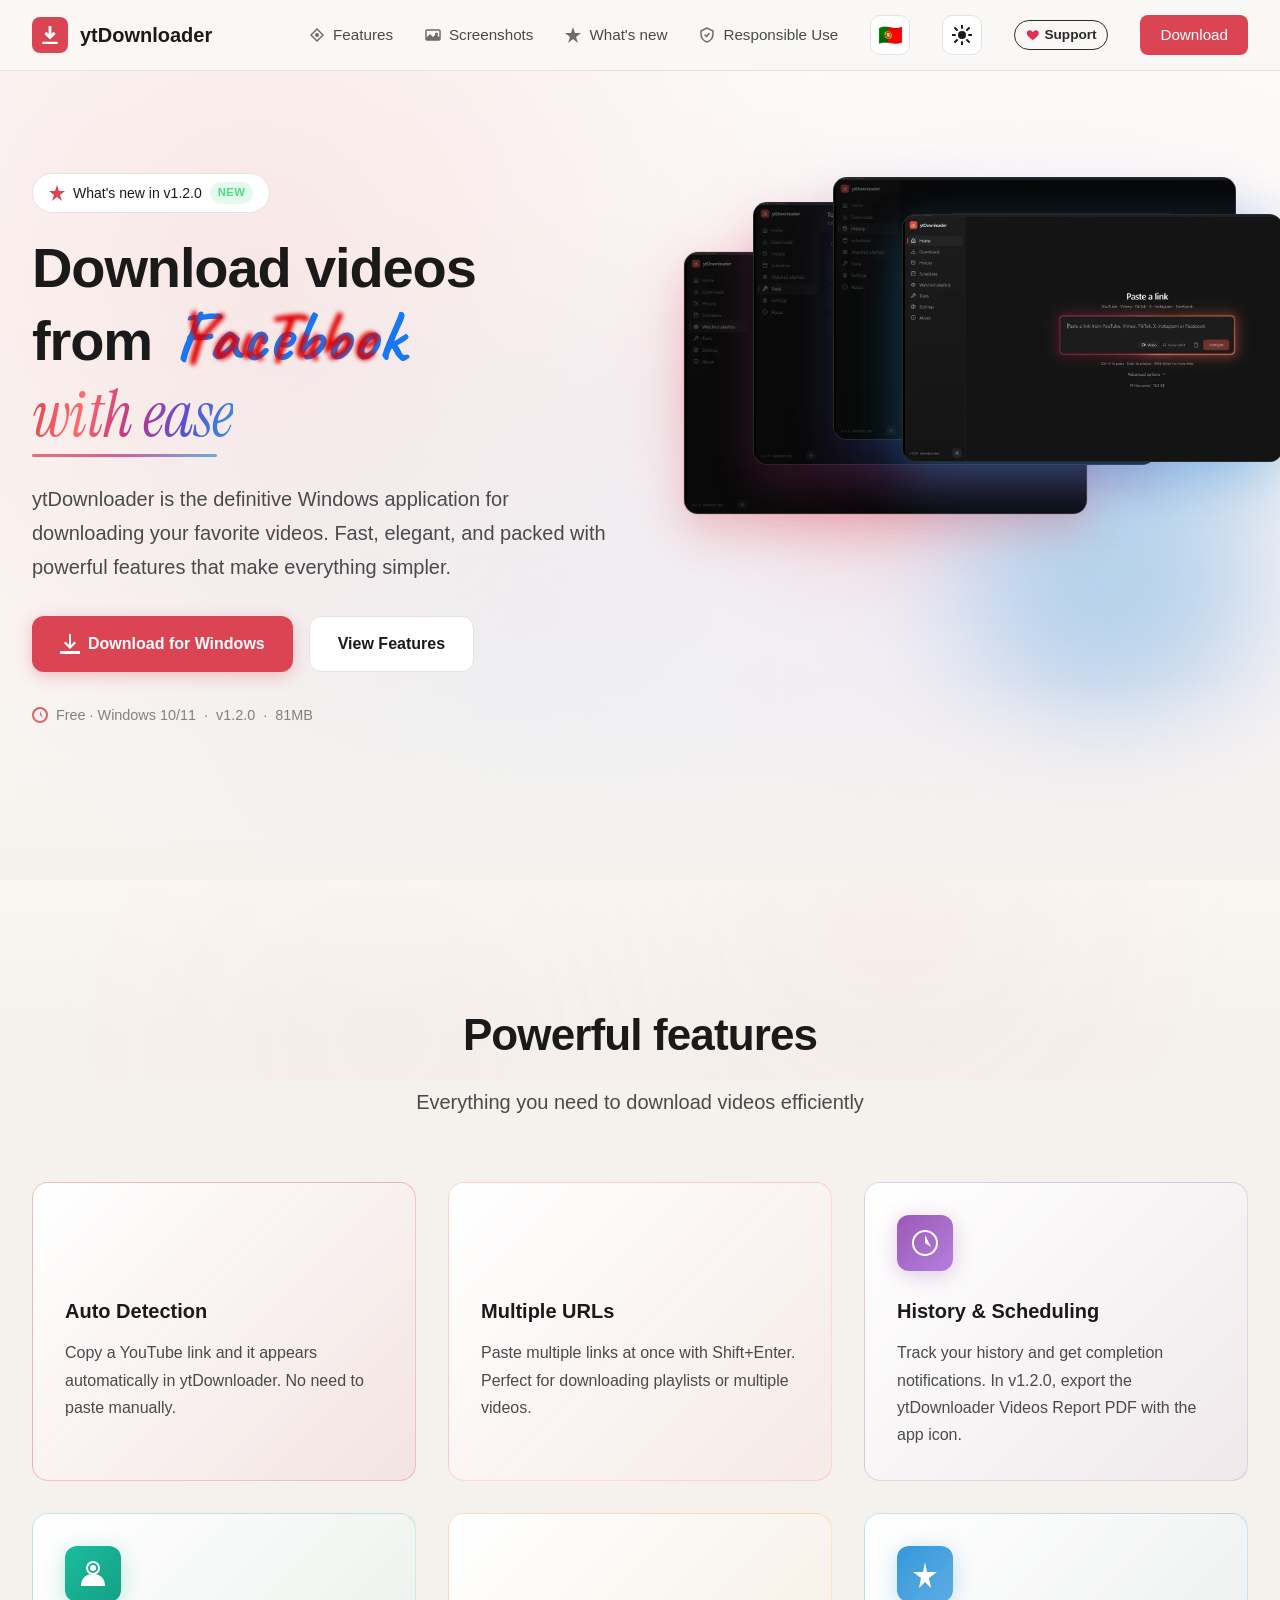
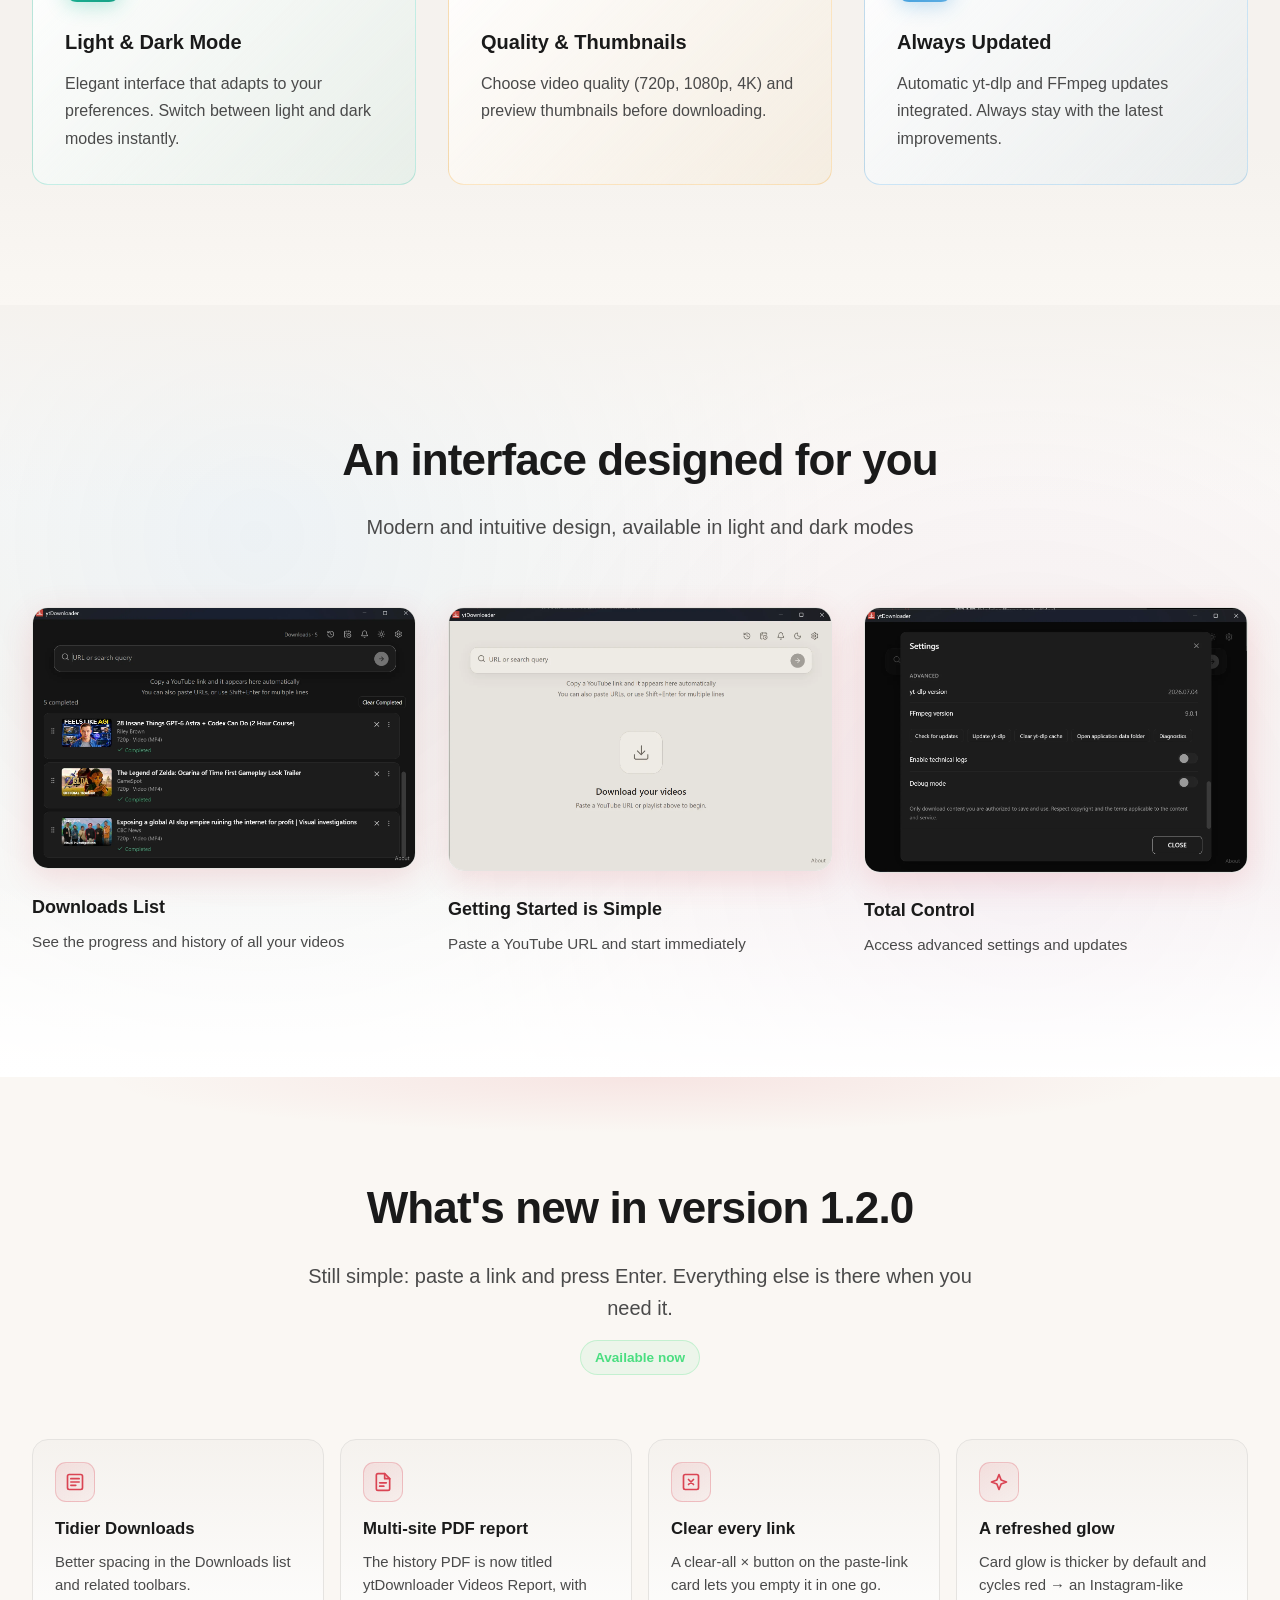
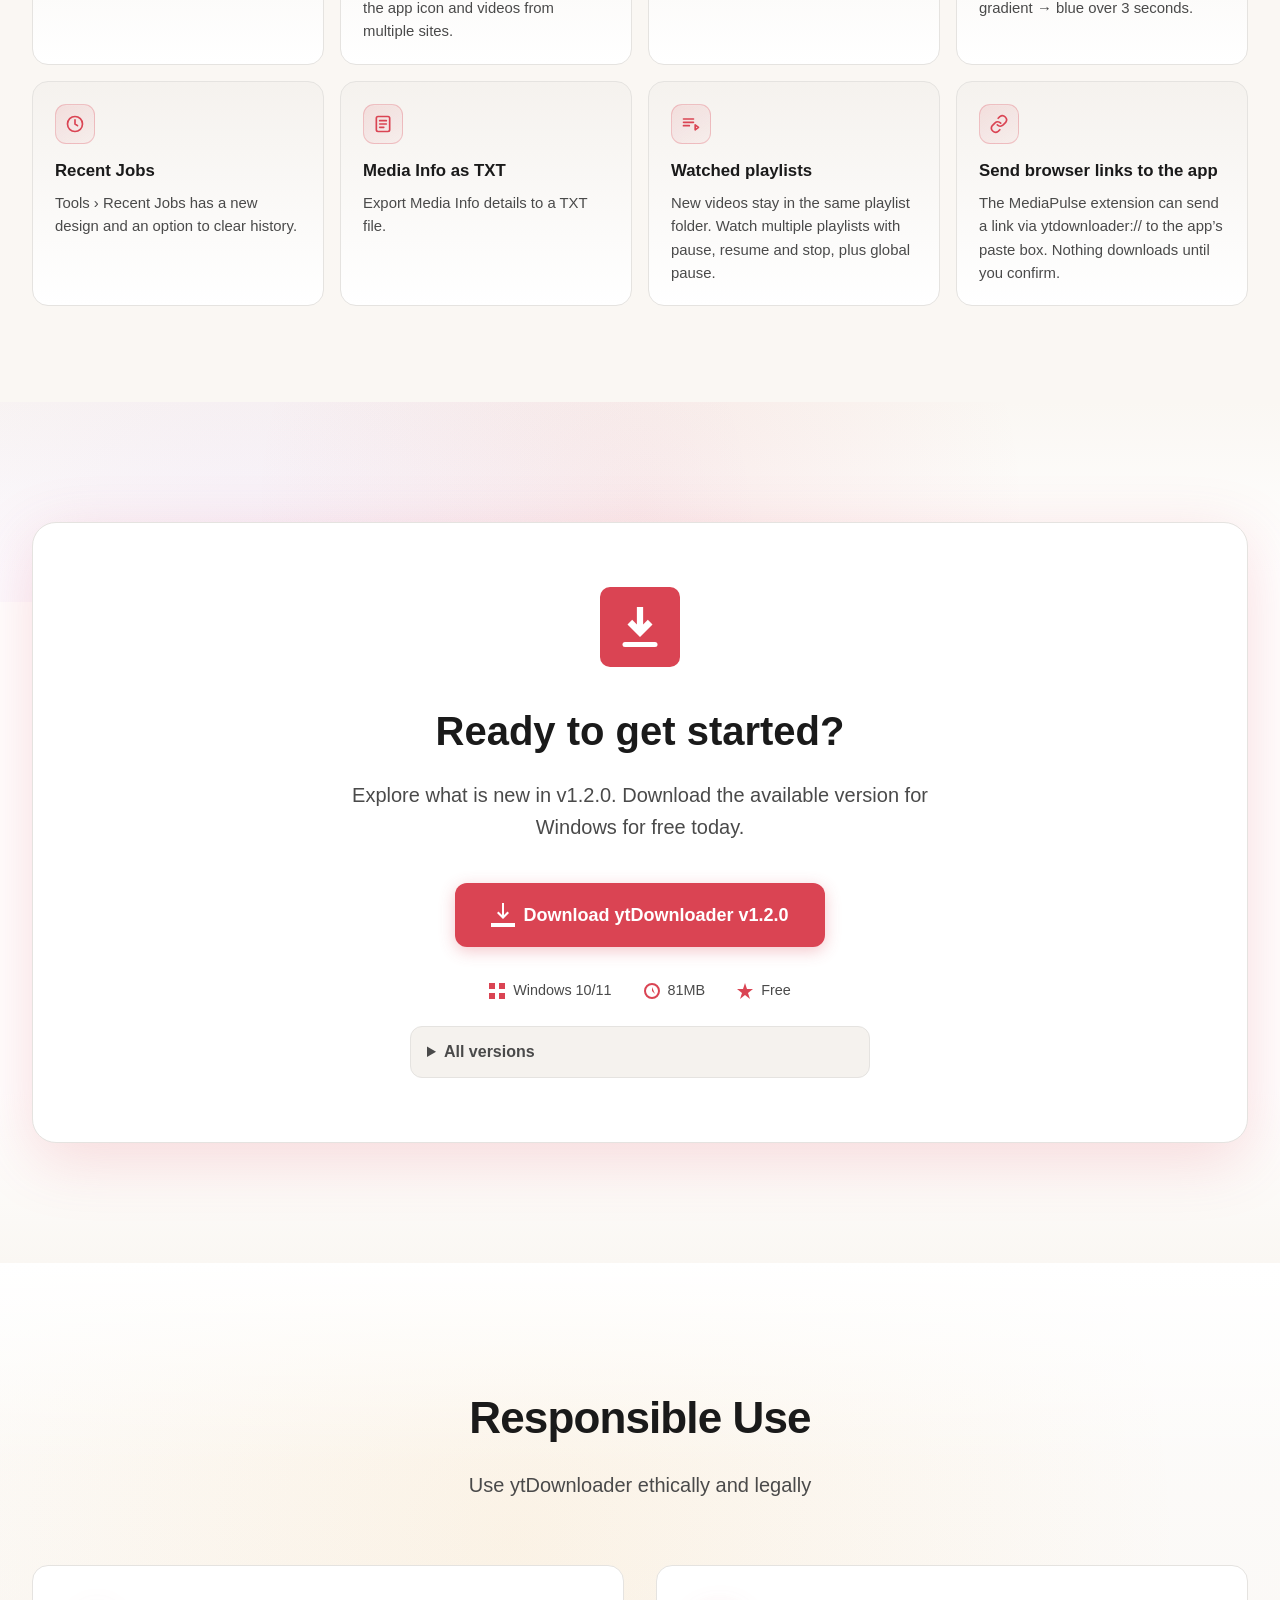
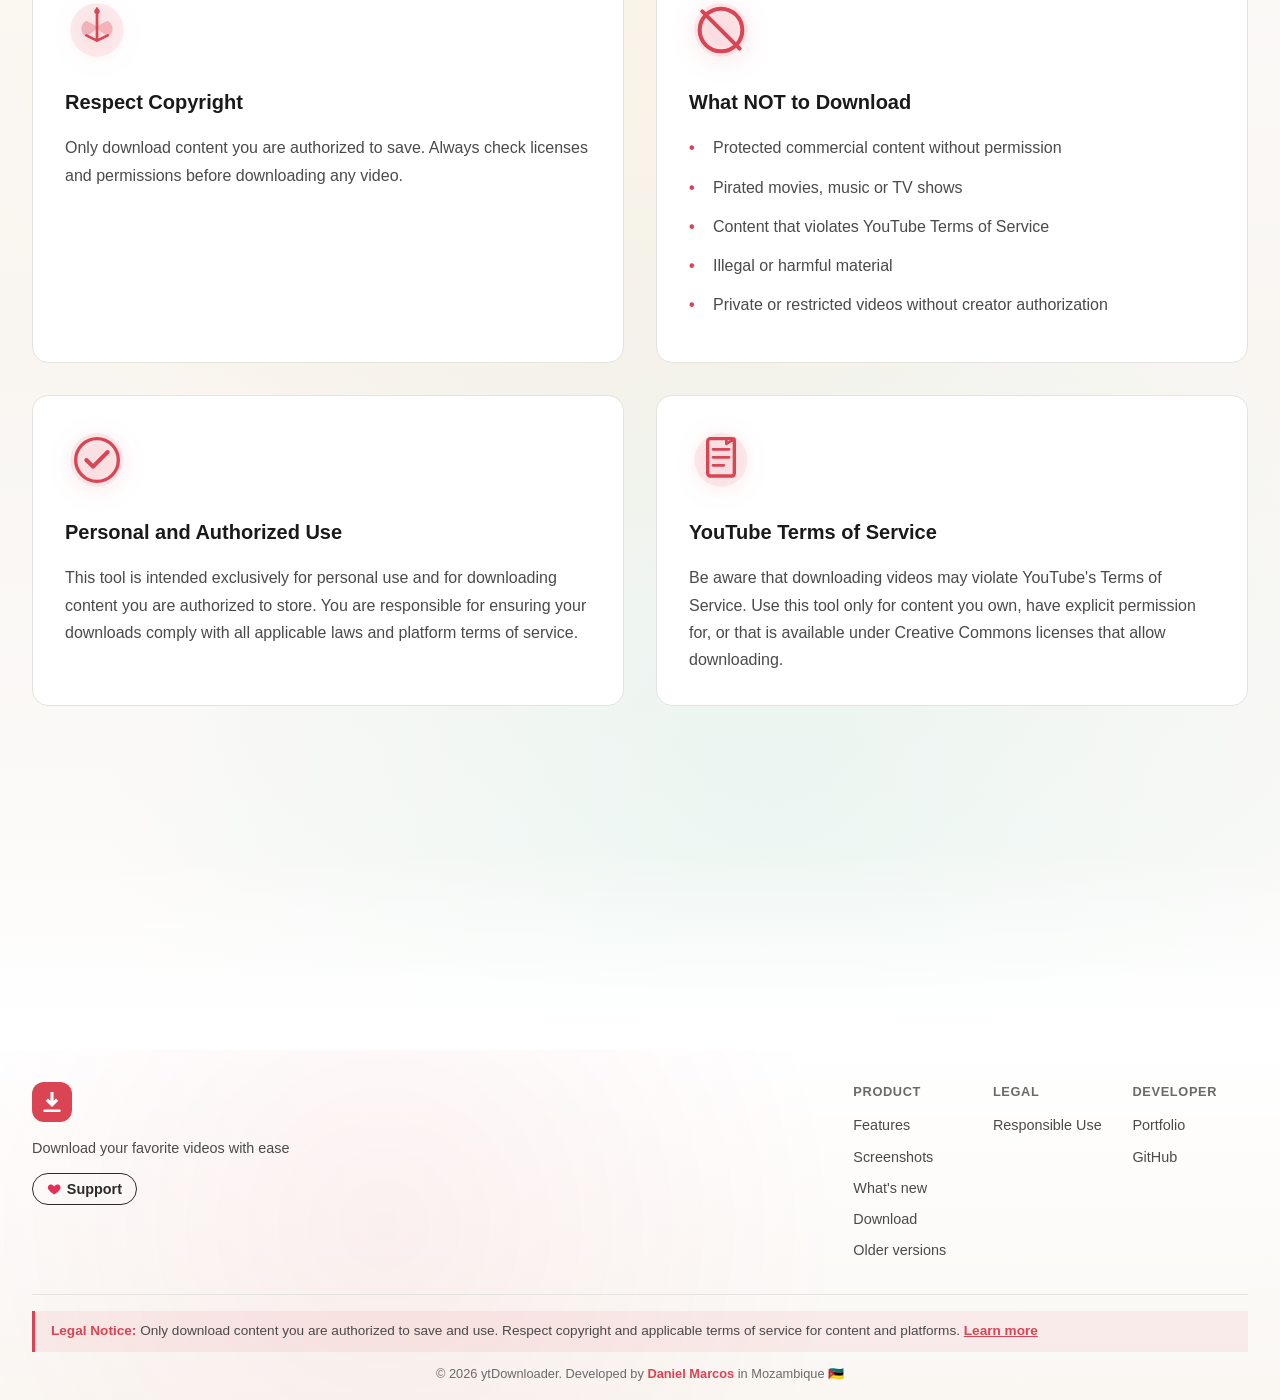
==== commit fae1fb64: "feat(hero): Caveat rotator + fanned-deck screenshots Replace Yellowtail with Caveat on the rotating " ====
--- a/index.html
+++ b/index.html
@@ -25,7 +25,10 @@
     <link rel="icon" type="image/png" href="/assets/favicon-32.png" sizes="32x32">
     <link rel="apple-touch-icon" href="/apple-touch-icon.png">
     
-    <link rel="stylesheet" href="/css/style.css?v=1.1.0r3">
+    <link rel="preconnect" href="https://fonts.googleapis.com">
+    <link rel="preconnect" href="https://fonts.gstatic.com" crossorigin>
+    <link href="https://fonts.googleapis.com/css2?family=Caveat:wght@600;700&family=Instrument+Serif:ital@0;1&display=swap" rel="stylesheet">
+    <link rel="stylesheet" href="/css/style.css?v=1.2.0-hero5">
     <link rel="stylesheet" href="/css/navbar-icons.css?v=3570f947">
 </head>
 <body>
@@ -148,13 +151,33 @@
                 </p>
                 <p class="download-soon" data-release-soon data-i18n="download.soon">A v1.2.0 está disponível. Descarregue-a aqui; a app atualiza-se sozinha nas próximas versões.</p>
             </div>
-            <div class="hero-visual">
-                <div class="hero-card hero-card-1">
-                    <img src="/shots/dark-mode-downloads.webp" alt="Interface do ytDownloader em modo escuro" loading="lazy">
-                </div>
-                <div class="hero-card hero-card-2">
-                    <img src="/shots/light-mode-empty.webp" alt="Interface do ytDownloader em modo claro" loading="lazy">
-                </div>
+            <div class="hero-visual" aria-hidden="true">
+                <svg class="hero-orbit" viewBox="0 0 700 680" preserveAspectRatio="xMidYMid meet" aria-hidden="true">
+                    <defs>
+                        <linearGradient id="heroOrbGrad" x1="0" y1="0" x2="1" y2="1">
+                            <stop stop-color="#DA4453"/>
+                            <stop offset=".45" stop-color="#c13584"/>
+                            <stop offset="1" stop-color="#3498db"/>
+                        </linearGradient>
+                    </defs>
+                    <ellipse cx="350" cy="340" rx="250" ry="210" fill="none" stroke="url(#heroOrbGrad)" stroke-width="1.5" stroke-dasharray="6 8" opacity=".55"/>
+                    <ellipse cx="350" cy="340" rx="170" ry="140" fill="none" stroke="url(#heroOrbGrad)" stroke-width="1.2" opacity=".35"/>
+                </svg>
+                <div class="hero-card hero-card-home">
+                    <img src="/shots/hero-home.webp" width="1100" height="715" alt="" loading="lazy" decoding="async">
+                </div>
+                <div class="hero-card hero-card-downloads">
+                    <img src="/shots/hero-downloads.webp" width="1100" height="715" alt="" loading="lazy" decoding="async">
+                </div>
+                <div class="hero-card hero-card-tools">
+                    <img src="/shots/hero-tools.webp" width="1100" height="715" alt="" loading="lazy" decoding="async">
+                </div>
+                <div class="hero-card hero-card-settings">
+                    <img src="/shots/hero-settings.webp" width="1100" height="715" alt="" loading="lazy" decoding="async">
+                </div>
+                <span class="hero-dot hero-dot-1"></span>
+                <span class="hero-dot hero-dot-2"></span>
+                <span class="hero-dot hero-dot-3"></span>
             </div>
         </div>
     </section>
@@ -556,8 +579,8 @@
     </footer>
 
     <script src="/js/i18n.js?v=1.2.0r2"></script>
-    <script data-accent="#DA4453" data-variant="free" src="/js/apoiar.js?v=2.6.rollout" data-theme="default-dark" defer></script>
-    <script src="/js/script.js?v=1.1.0r2"></script>
+    <script src="/js/apoiar.js?v=2.6.r2" data-theme="default-dark" defer></script>
+    <script src="/js/script.js?v=1.2.0-hero5"></script>
     <script src="/js/version.js?v=1.2.0r2" defer></script>
 </body>
 </html>
--- a/css/style.css
+++ b/css/style.css
@@ -26,7 +26,7 @@
     --accent-blue: #3498db;
     
     --font-sans: -apple-system, BlinkMacSystemFont, 'Segoe UI', 'Roboto', 'Helvetica Neue', Arial, sans-serif;
-    --font-script: 'Yellowtail', cursive;
+    --font-script: 'Caveat', cursive;
     --font-accent: 'Instrument Serif', Georgia, 'Times New Roman', serif;
     
     --shadow-sm: 0 2px 8px rgba(0, 0, 0, 0.1);
@@ -496,18 +496,41 @@
 
 .hero-visual {
     position: relative;
-    height: 560px;
+    height: 620px;
     animation: fadeInUp 0.8s ease 0.3s backwards;
     isolation: isolate;
 }
 
+/* Soft glows behind the fanned deck (desktop) */
+.hero-visual::before,
+.hero-visual::after {
+    content: '';
+    position: absolute;
+    border-radius: 50%;
+    filter: blur(60px);
+    opacity: 0.32;
+    pointer-events: none;
+    z-index: 0;
+}
+.hero-visual::before {
+    width: 280px; height: 280px;
+    background: #DA4453;
+    left: 8%; top: 18%;
+}
+.hero-visual::after {
+    width: 300px; height: 300px;
+    background: #3498db;
+    right: -2%; bottom: 6%;
+}
+
+/* Orbit rings unused on desktop fanned deck; soft reappear in ≤900 mini-cluster */
 .hero-orbit {
     position: absolute;
     inset: 0;
     width: 100%;
     height: 100%;
     pointer-events: none;
-    opacity: 0.55;
+    opacity: 0;
     z-index: 0;
 }
 
@@ -519,6 +542,7 @@
     background: #111;
     transition: transform var(--transition-slow), box-shadow var(--transition-slow);
     z-index: 2;
+    transform-origin: 50% 110%;
 }
 
 .hero-card img {
@@ -529,39 +553,41 @@
     object-fit: cover;
 }
 
+/* Desktop fanned deck (concept-2) — back → front */
+.hero-card-settings {
+    width: 70%;
+    left: 2%;
+    top: 18%;
+    transform: rotate(-18deg) translateY(28px);
+    z-index: 1;
+    box-shadow: 0 18px 40px rgba(218, 68, 83, 0.25), 0 0 0 1px rgba(218, 68, 83, 0.15);
+    animation: heroFloatA 7s ease-in-out infinite;
+}
+.hero-card-tools {
+    width: 70%;
+    left: 14%;
+    top: 10%;
+    transform: rotate(-6deg) translateY(8px);
+    z-index: 2;
+    box-shadow: 0 20px 44px rgba(193, 53, 132, 0.22);
+    animation: heroFloatB 8s ease-in-out infinite;
+}
+.hero-card-downloads {
+    width: 70%;
+    left: 28%;
+    top: 6%;
+    transform: rotate(6deg);
+    z-index: 3;
+    box-shadow: 0 24px 50px rgba(88, 81, 219, 0.22);
+    animation: heroFloatC 6.5s ease-in-out infinite;
+}
 .hero-card-home {
-    width: 48%;
-    left: 2%;
-    top: 6%;
-    transform: rotate(-7deg);
-    box-shadow: 0 0 0 2px rgba(218, 68, 83, 0.35), 0 20px 50px rgba(218, 68, 83, 0.28), 0 0 60px rgba(218, 68, 83, 0.15);
-    animation: heroFloatA 7s ease-in-out infinite;
-}
-.hero-card-downloads {
-    width: 46%;
-    right: 1%;
-    top: 2%;
-    transform: rotate(8deg);
-    z-index: 3;
-    box-shadow: 0 0 0 2px rgba(193, 53, 132, 0.4), 0 22px 52px rgba(193, 53, 132, 0.28), 0 0 50px rgba(193, 53, 132, 0.18);
-    animation: heroFloatB 8s ease-in-out infinite;
-}
-.hero-card-tools {
-    width: 50%;
-    left: 8%;
-    bottom: 4%;
-    transform: rotate(4deg);
+    width: 66%;
+    left: 40%;
+    top: 12%;
+    transform: rotate(16deg) translateY(18px);
     z-index: 4;
-    box-shadow: 0 0 0 2px rgba(88, 81, 219, 0.4), 0 24px 55px rgba(88, 81, 219, 0.25), 0 0 48px rgba(88, 81, 219, 0.15);
-    animation: heroFloatC 6.5s ease-in-out infinite;
-}
-.hero-card-settings {
-    width: 44%;
-    right: 4%;
-    bottom: 10%;
-    transform: rotate(-5deg);
-    z-index: 5;
-    box-shadow: 0 0 0 2px rgba(52, 152, 219, 0.45), 0 26px 58px rgba(52, 152, 219, 0.3), 0 0 55px rgba(52, 152, 219, 0.18);
+    box-shadow: 0 28px 56px rgba(52, 152, 219, 0.28), 0 0 40px rgba(52, 152, 219, 0.12);
     animation: heroFloatD 7.5s ease-in-out infinite;
 }
 
@@ -572,26 +598,27 @@
     border-radius: 50%;
     z-index: 6;
     pointer-events: none;
+    opacity: 0; /* hidden on desktop fan */
 }
 .hero-dot-1 { background: #DA4453; left: 48%; top: 28%; box-shadow: 0 0 16px #DA4453; }
 .hero-dot-2 { background: #c13584; left: 55%; top: 48%; box-shadow: 0 0 16px #c13584; }
 .hero-dot-3 { background: #3498db; left: 42%; top: 62%; box-shadow: 0 0 16px #3498db; }
 
 @keyframes heroFloatA {
-    0%, 100% { transform: rotate(-7deg) translateY(0); }
-    50% { transform: rotate(-7deg) translateY(-14px); }
+    0%, 100% { transform: rotate(-18deg) translateY(28px); }
+    50% { transform: rotate(-18deg) translateY(14px); }
 }
 @keyframes heroFloatB {
-    0%, 100% { transform: rotate(8deg) translateY(0); }
-    50% { transform: rotate(8deg) translateY(-10px); }
+    0%, 100% { transform: rotate(-6deg) translateY(8px); }
+    50% { transform: rotate(-6deg) translateY(-4px); }
 }
 @keyframes heroFloatC {
-    0%, 100% { transform: rotate(4deg) translateY(0); }
-    50% { transform: rotate(4deg) translateY(-12px); }
+    0%, 100% { transform: rotate(6deg) translateY(0); }
+    50% { transform: rotate(6deg) translateY(-12px); }
 }
 @keyframes heroFloatD {
-    0%, 100% { transform: rotate(-5deg) translateY(0); }
-    50% { transform: rotate(-5deg) translateY(-16px); }
+    0%, 100% { transform: rotate(16deg) translateY(18px); }
+    50% { transform: rotate(16deg) translateY(4px); }
 }
 
 .hero-card:hover {
@@ -1757,8 +1784,8 @@
 .rotator .rw{
   grid-area:1/1;
   font-family:var(--font-script);
-  font-weight:400;
-  font-size:1.18em;
+  font-weight:700;
+  font-size:1.28em;
   line-height:1.05;
   letter-spacing:.01em;
   opacity:0;
@@ -1827,7 +1854,7 @@
   .hero-title-accent{font-size:1.08em}
   .hero-ctas{justify-content:flex-start}
   .hero-info{justify-content:flex-start}
-  /* compact mini-cluster floats in the empty space right of TikTok/with ease */
+  /* compact mini-cluster floats in the empty space right of the title */
   .hero-visual{
     position:absolute;
     top:52px; /* align with title row (below badge) */
@@ -1840,8 +1867,10 @@
     pointer-events:none;
     animation:none;
   }
+  .hero-visual::before,
+  .hero-visual::after{display:none}
   .hero-orbit{opacity:.35}
-  .hero-dot{width:6px;height:6px}
+  .hero-dot{width:6px;height:6px;opacity:1}
   .hero-dot-1{left:46%;top:30%}
   .hero-dot-2{left:58%;top:50%}
   .hero-dot-3{left:40%;top:62%}
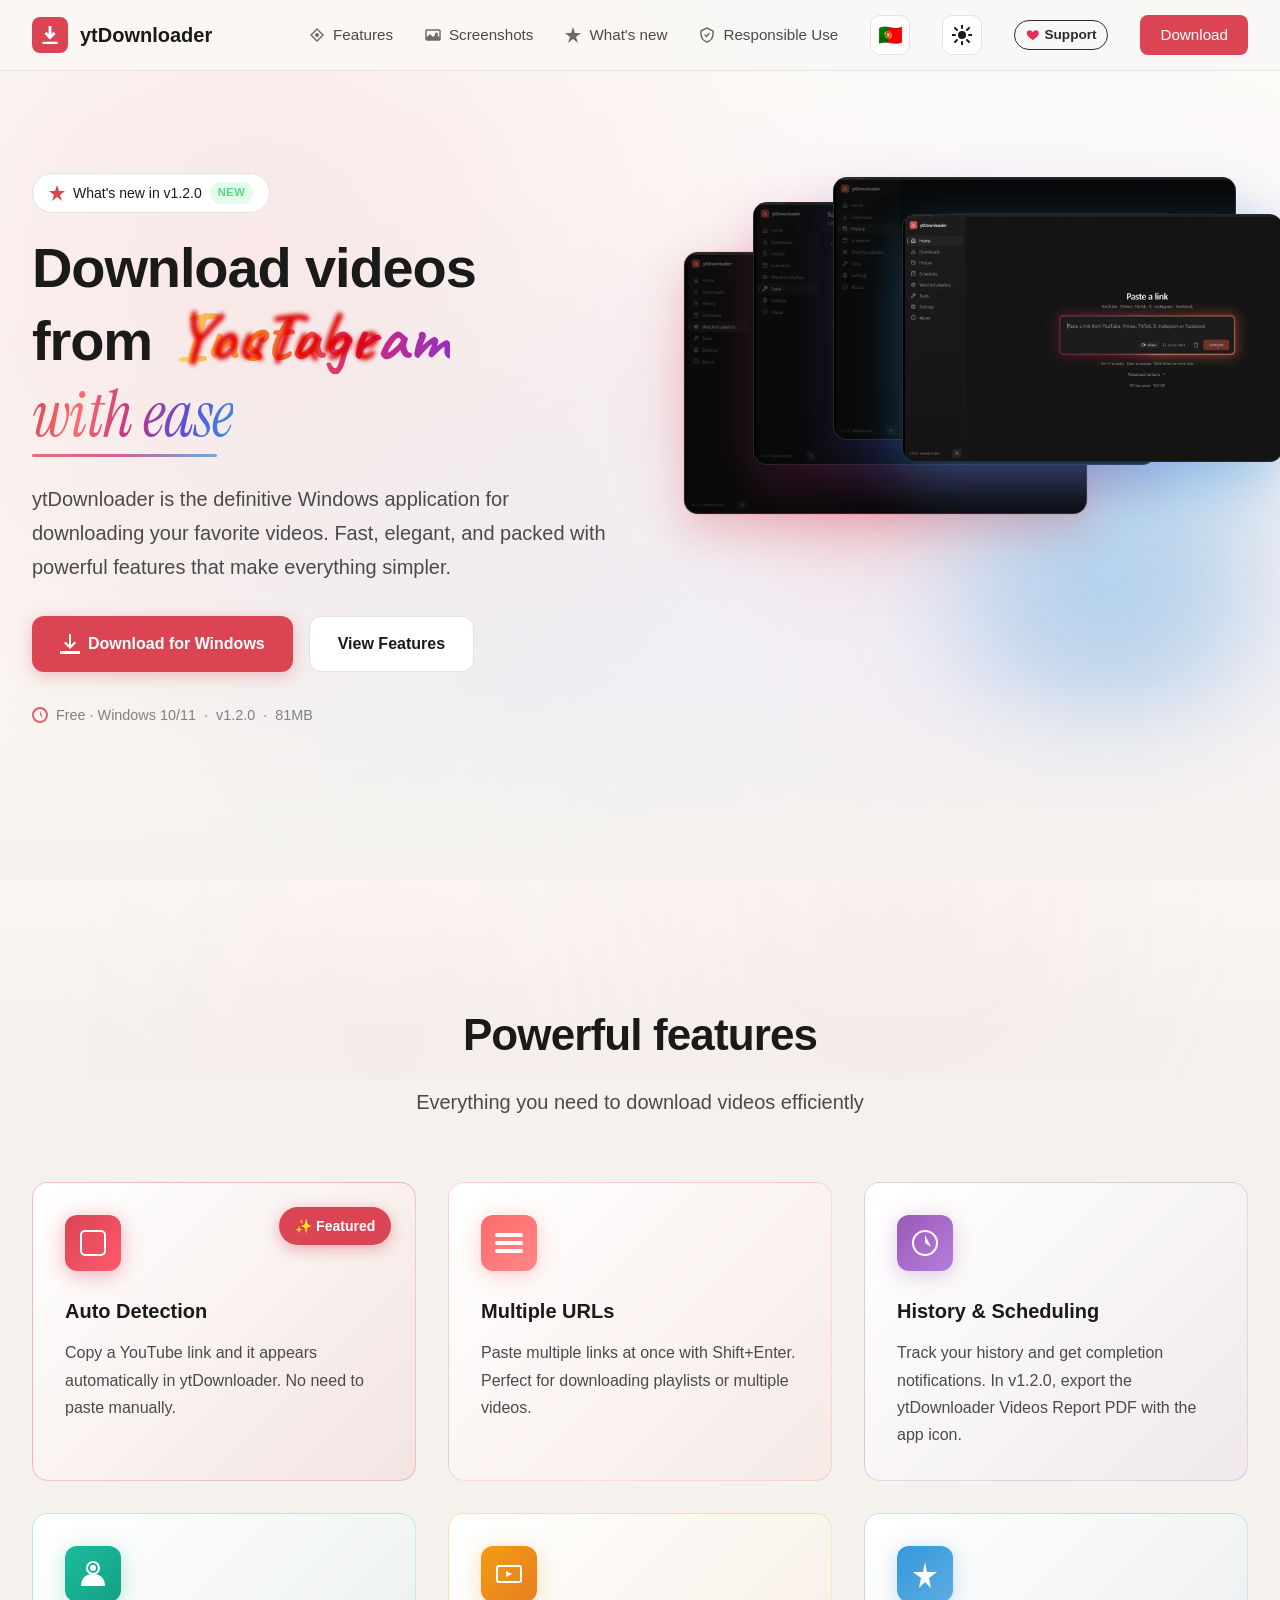
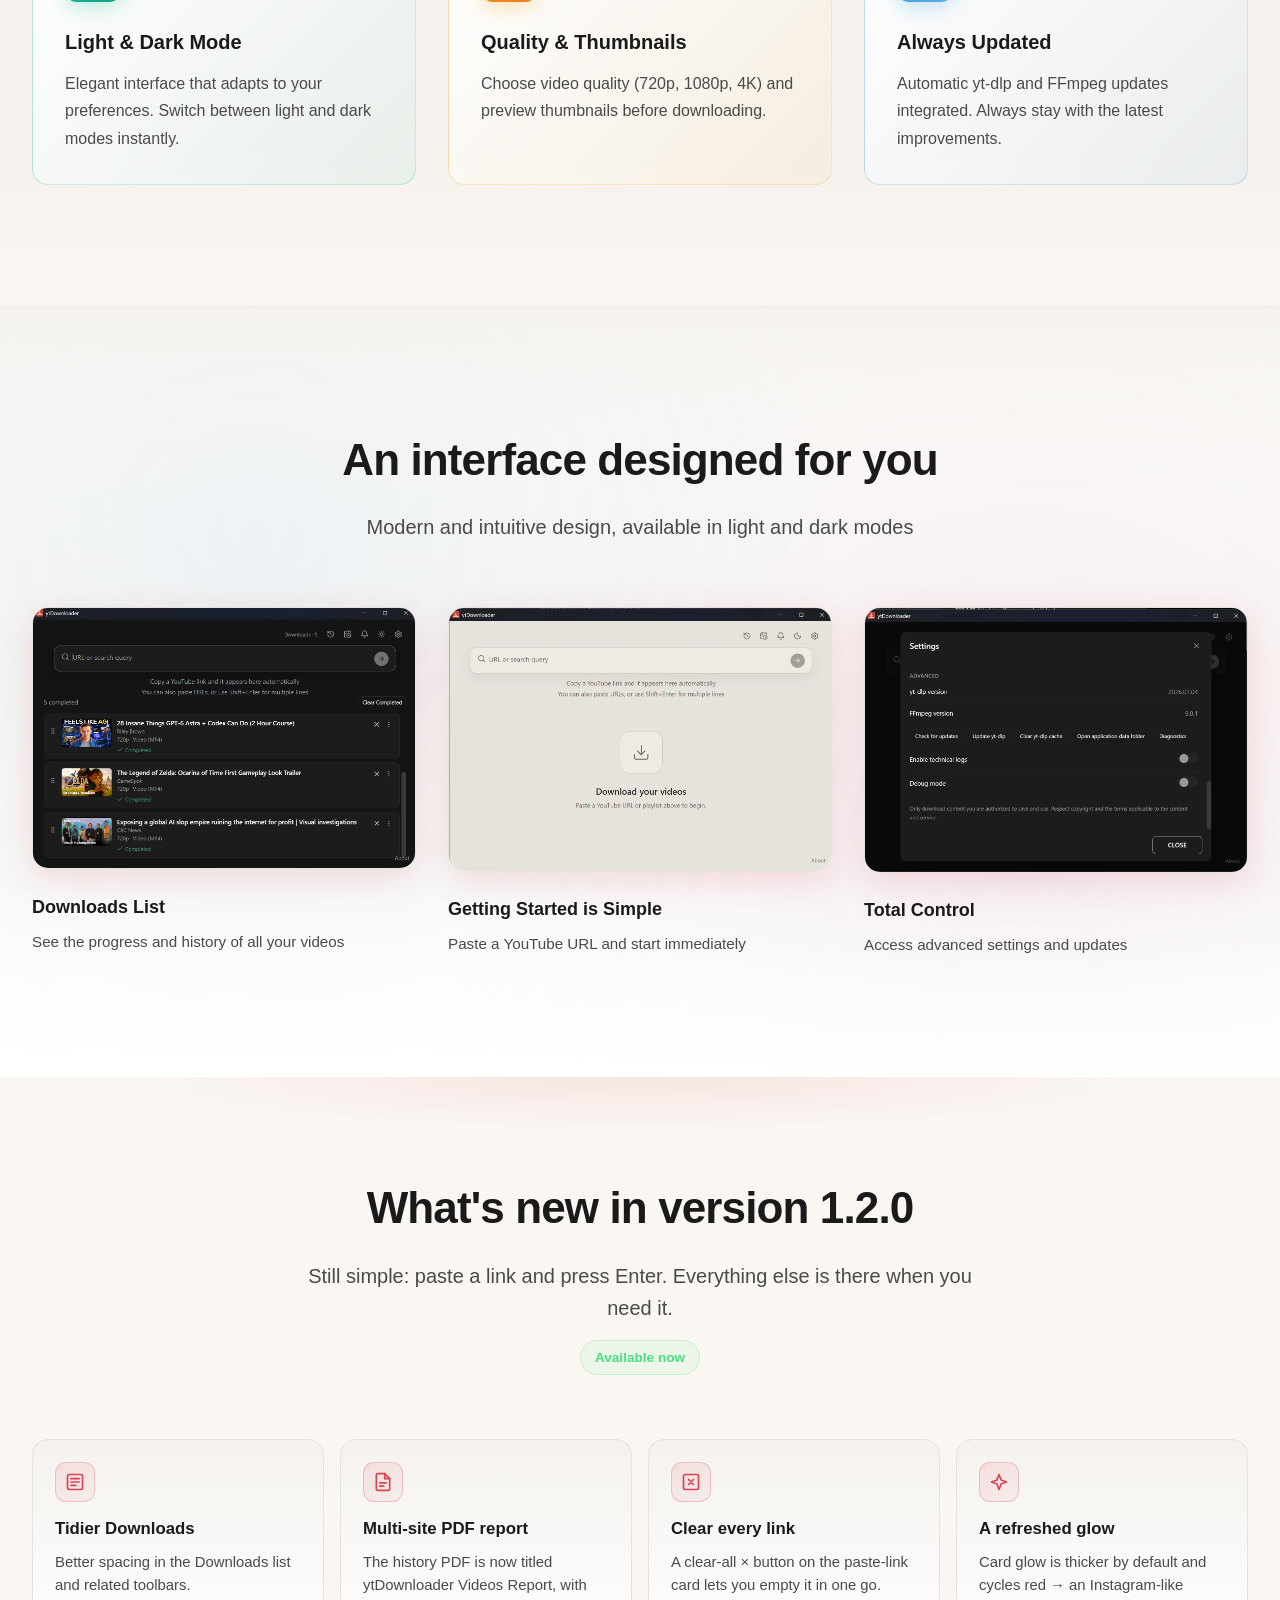
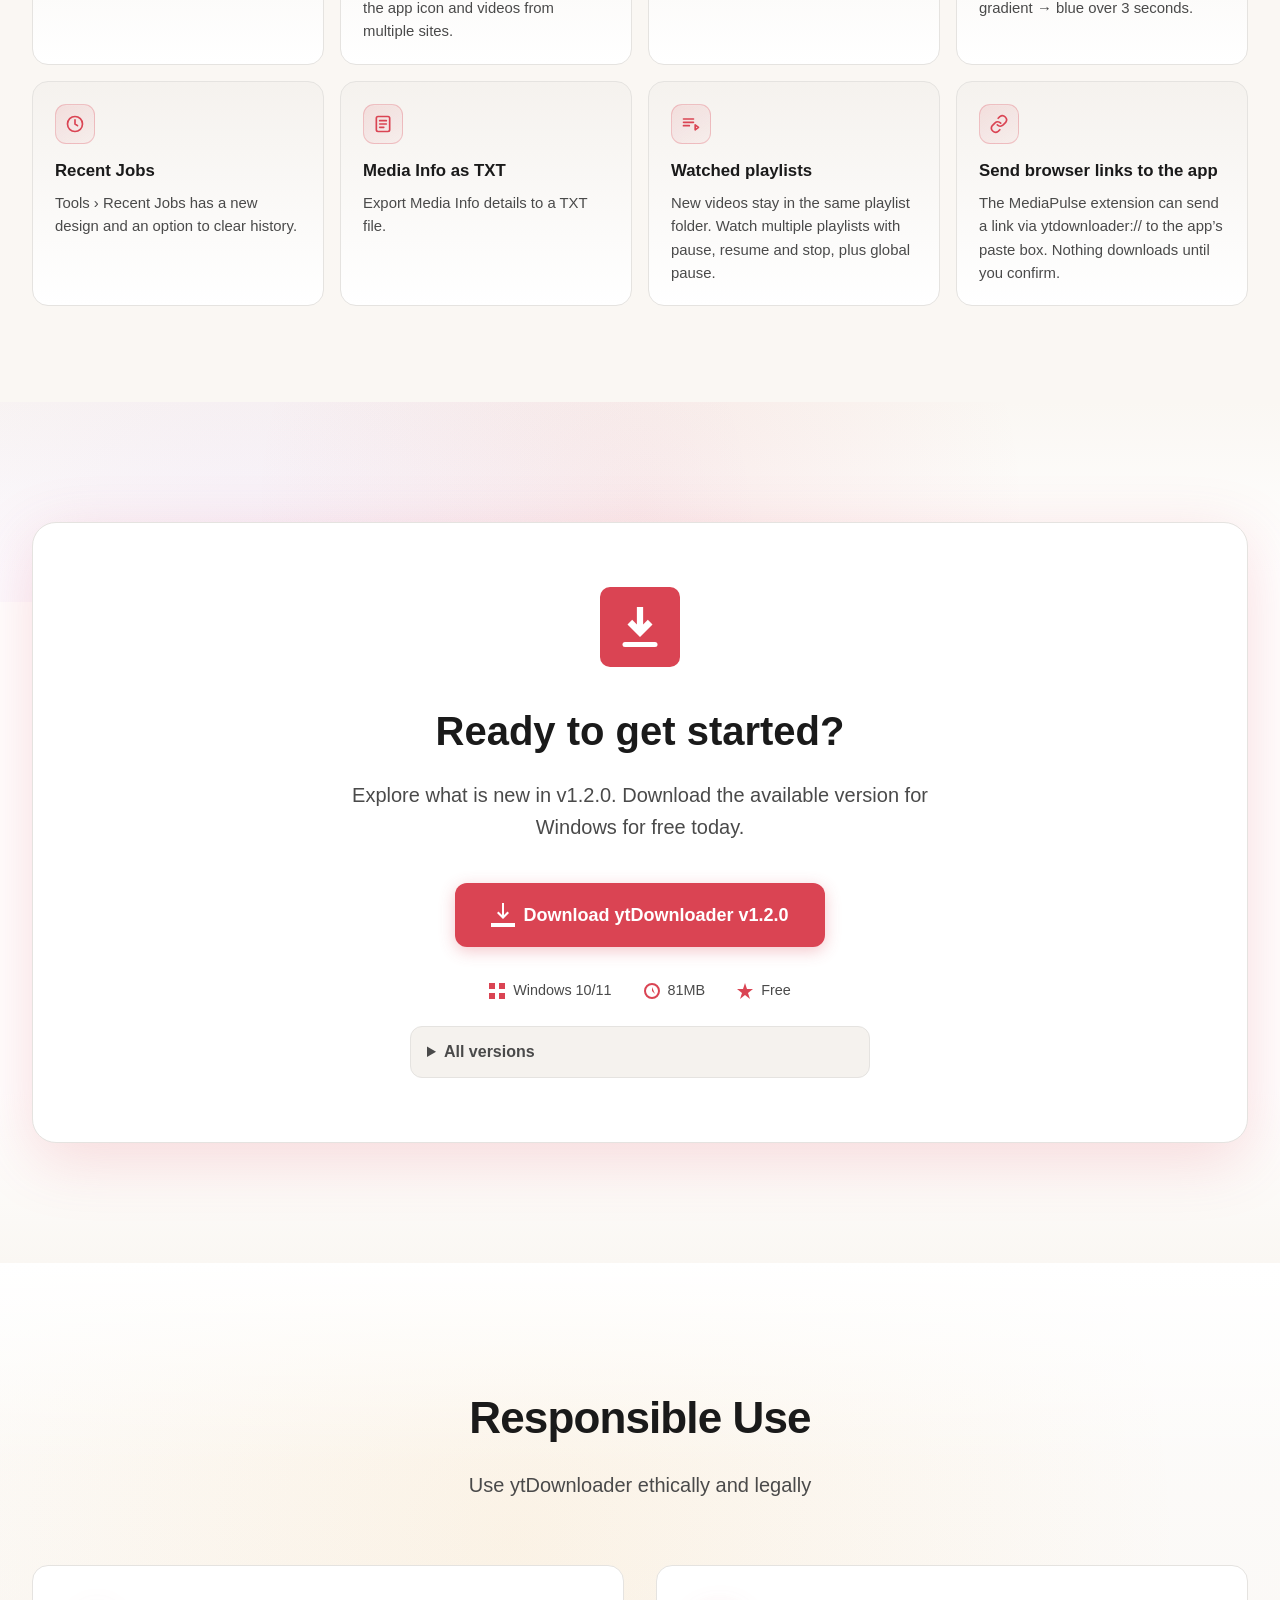
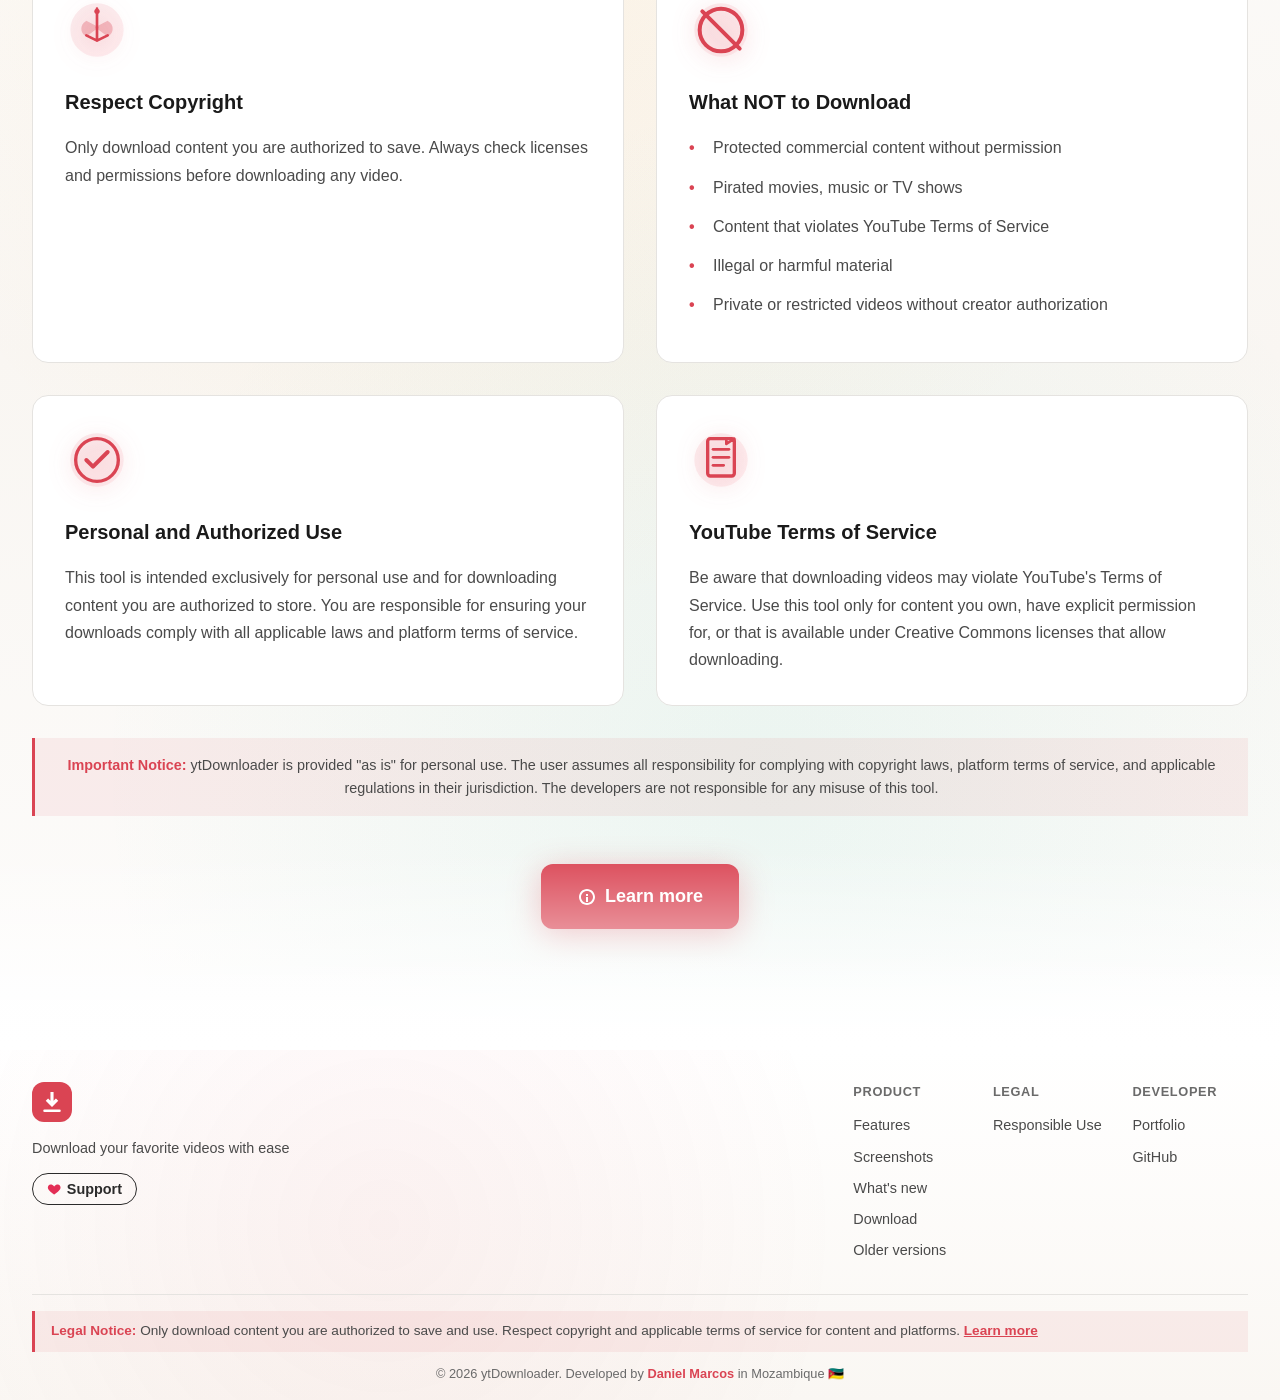
==== commit 43cd2ea7: "fix(hero): hide screenshots on ≤900px Remove the mini-cluster on small screens so the title and rota" ====
--- a/index.html
+++ b/index.html
@@ -28,7 +28,7 @@
     <link rel="preconnect" href="https://fonts.googleapis.com">
     <link rel="preconnect" href="https://fonts.gstatic.com" crossorigin>
     <link href="https://fonts.googleapis.com/css2?family=Caveat:wght@600;700&family=Instrument+Serif:ital@0;1&display=swap" rel="stylesheet">
-    <link rel="stylesheet" href="/css/style.css?v=1.2.0-hero5">
+    <link rel="stylesheet" href="/css/style.css?v=1.2.0-hero6">
     <link rel="stylesheet" href="/css/navbar-icons.css?v=3570f947">
 </head>
 <body>
@@ -580,7 +580,7 @@
 
     <script src="/js/i18n.js?v=1.2.0r2"></script>
     <script src="/js/apoiar.js?v=2.6.r2" data-theme="default-dark" defer></script>
-    <script src="/js/script.js?v=1.2.0-hero5"></script>
+    <script src="/js/script.js?v=1.2.0-hero6"></script>
     <script src="/js/version.js?v=1.2.0r2" defer></script>
 </body>
 </html>
--- a/css/style.css
+++ b/css/style.css
@@ -1846,59 +1846,16 @@
   }
   .hero-title{
     font-size:clamp(2rem,6.2vw,2.75rem);
-    line-height:1.12;
+    line-height:1.15;
     position:relative;
-    padding-right:min(42vw, 210px);
-    min-height:3.8em;
+    padding-right:0;
+    min-height:0;
   }
   .hero-title-accent{font-size:1.08em}
   .hero-ctas{justify-content:flex-start}
   .hero-info{justify-content:flex-start}
-  /* compact mini-cluster floats in the empty space right of the title */
-  .hero-visual{
-    position:absolute;
-    top:52px; /* align with title row (below badge) */
-    right:max(8px, calc((100% - 720px) / 2));
-    width:min(40vw, 200px);
-    height:150px;
-    margin:0;
-    padding:0;
-    z-index:1;
-    pointer-events:none;
-    animation:none;
-  }
-  .hero-visual::before,
-  .hero-visual::after{display:none}
-  .hero-orbit{opacity:.35}
-  .hero-dot{width:6px;height:6px;opacity:1}
-  .hero-dot-1{left:46%;top:30%}
-  .hero-dot-2{left:58%;top:50%}
-  .hero-dot-3{left:40%;top:62%}
-  .hero-card{border-radius:8px;pointer-events:none}
-  .hero-card-home{
-    width:58%; left:0; top:8%;
-    transform:rotate(-8deg);
-    animation:none;
-    box-shadow:0 0 0 1.5px rgba(218,68,83,.4), 0 8px 18px rgba(0,0,0,.45);
-  }
-  .hero-card-downloads{
-    width:56%; right:0; top:0;
-    transform:rotate(9deg);
-    animation:none;
-    box-shadow:0 0 0 1.5px rgba(193,53,132,.45), 0 8px 18px rgba(0,0,0,.45);
-  }
-  .hero-card-tools{
-    width:58%; left:4%; bottom:0;
-    transform:rotate(3deg);
-    animation:none;
-    box-shadow:0 0 0 1.5px rgba(88,81,219,.4), 0 8px 18px rgba(0,0,0,.45);
-  }
-  .hero-card-settings{
-    width:54%; right:2%; bottom:6%;
-    transform:rotate(-6deg);
-    animation:none;
-    box-shadow:0 0 0 1.5px rgba(52,152,219,.45), 0 8px 18px rgba(0,0,0,.45);
-  }
+  /* No hero screenshots on small screens */
+  .hero-visual{display:none!important}
 }
 @media (max-width: 640px){
   .hero{padding:96px 0 52px}
@@ -1906,15 +1863,8 @@
   .hero-title{
     font-size:clamp(1.85rem,8vw,2.3rem);
     margin-bottom:1rem;
-    padding-right:38vw;
-    min-height:4.8em;
-  }
-  .hero-visual{
-    top:44px;
-    right:2px;
-    width:34vw;
-    max-width:140px;
-    height:124px;
+    padding-right:0;
+    min-height:0;
   }
   .hero-description{font-size:1rem;line-height:1.6;margin-bottom:1.75rem}
   .hero-ctas{flex-direction:column;align-items:stretch;gap:.75rem}
@@ -1922,7 +1872,6 @@
   .hero-info{justify-content:flex-start;flex-wrap:wrap;margin-top:1.25rem;font-size:.85rem}
 }
 @media (max-width: 390px){
-  .hero-title{padding-right:34vw; font-size:1.78rem}
-  .hero-visual{width:32vw; height:112px; top:40px; right:0}
+  .hero-title{padding-right:0; font-size:1.78rem}
 }
 @media (min-width: 641px) and (max-width: 900px){.hero-ctas{flex-direction:row;flex-wrap:wrap}.hero-ctas .btn{width:auto;min-width:200px}}
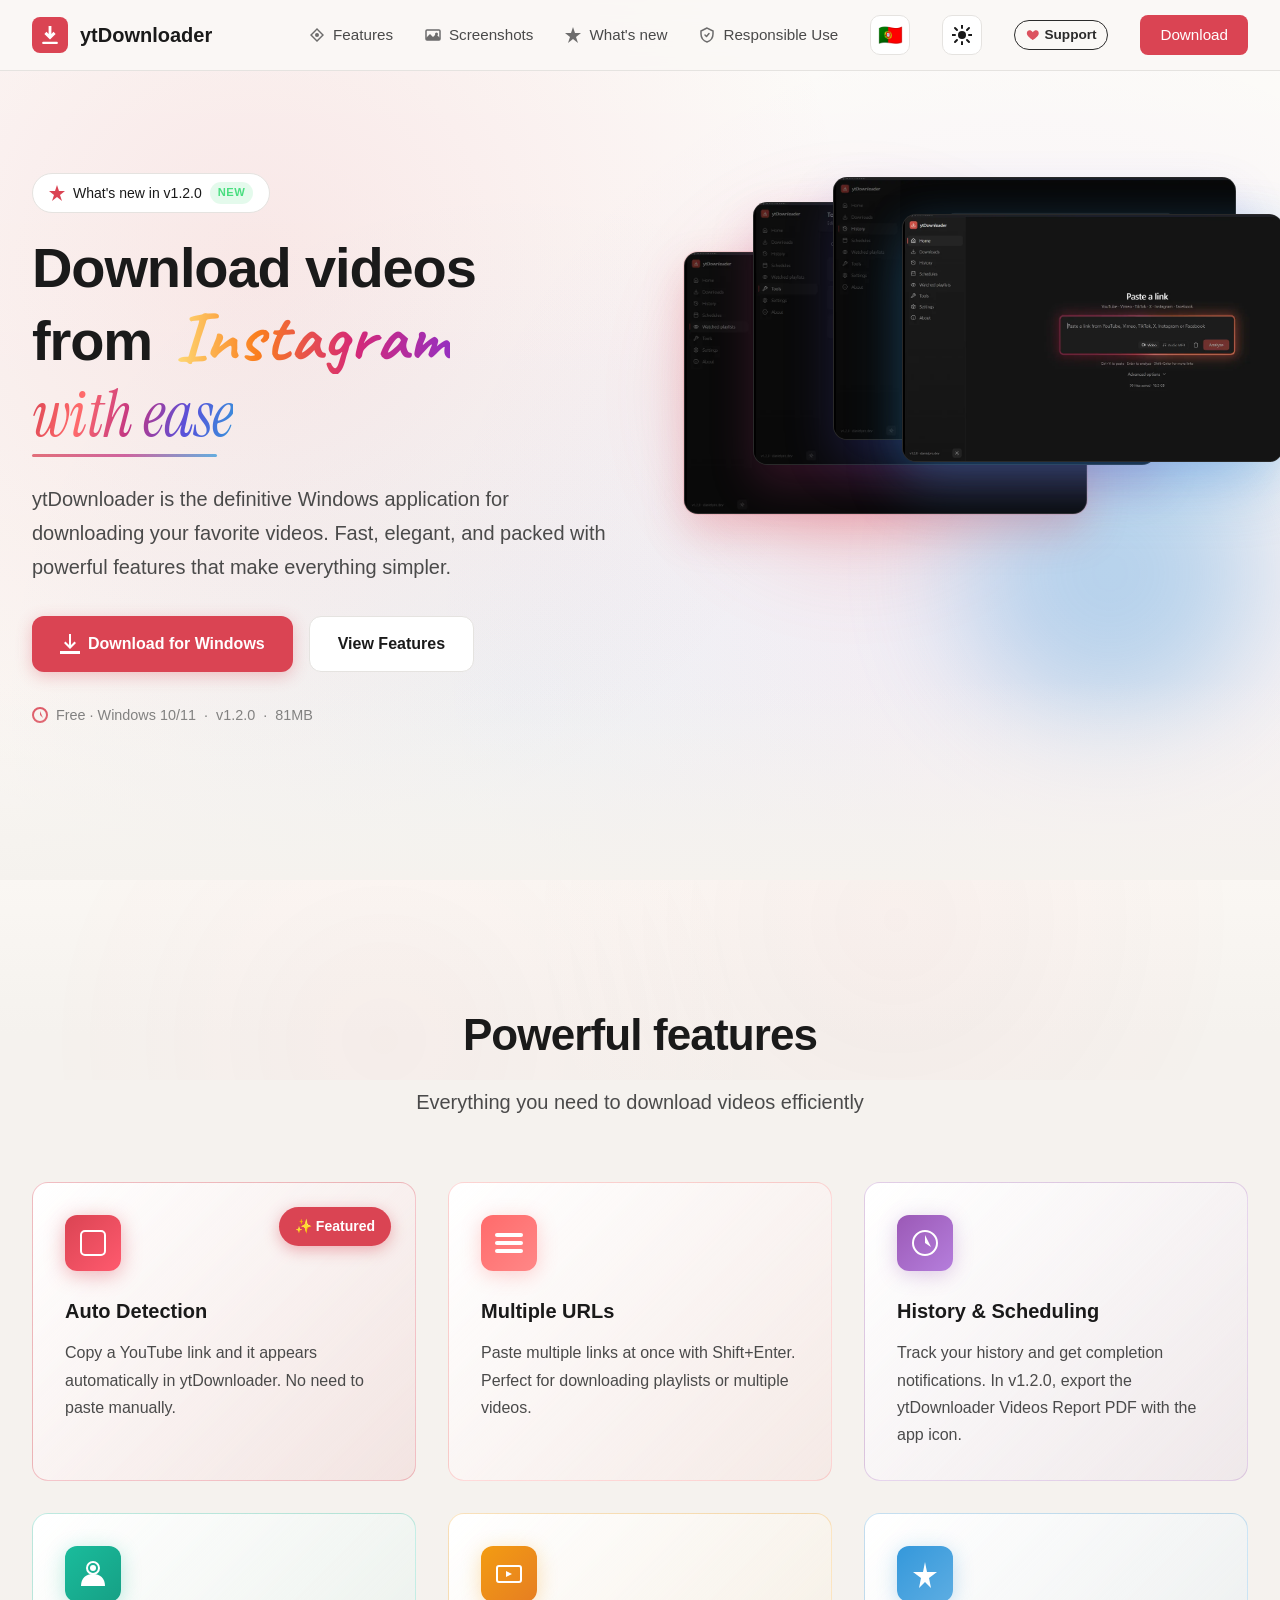
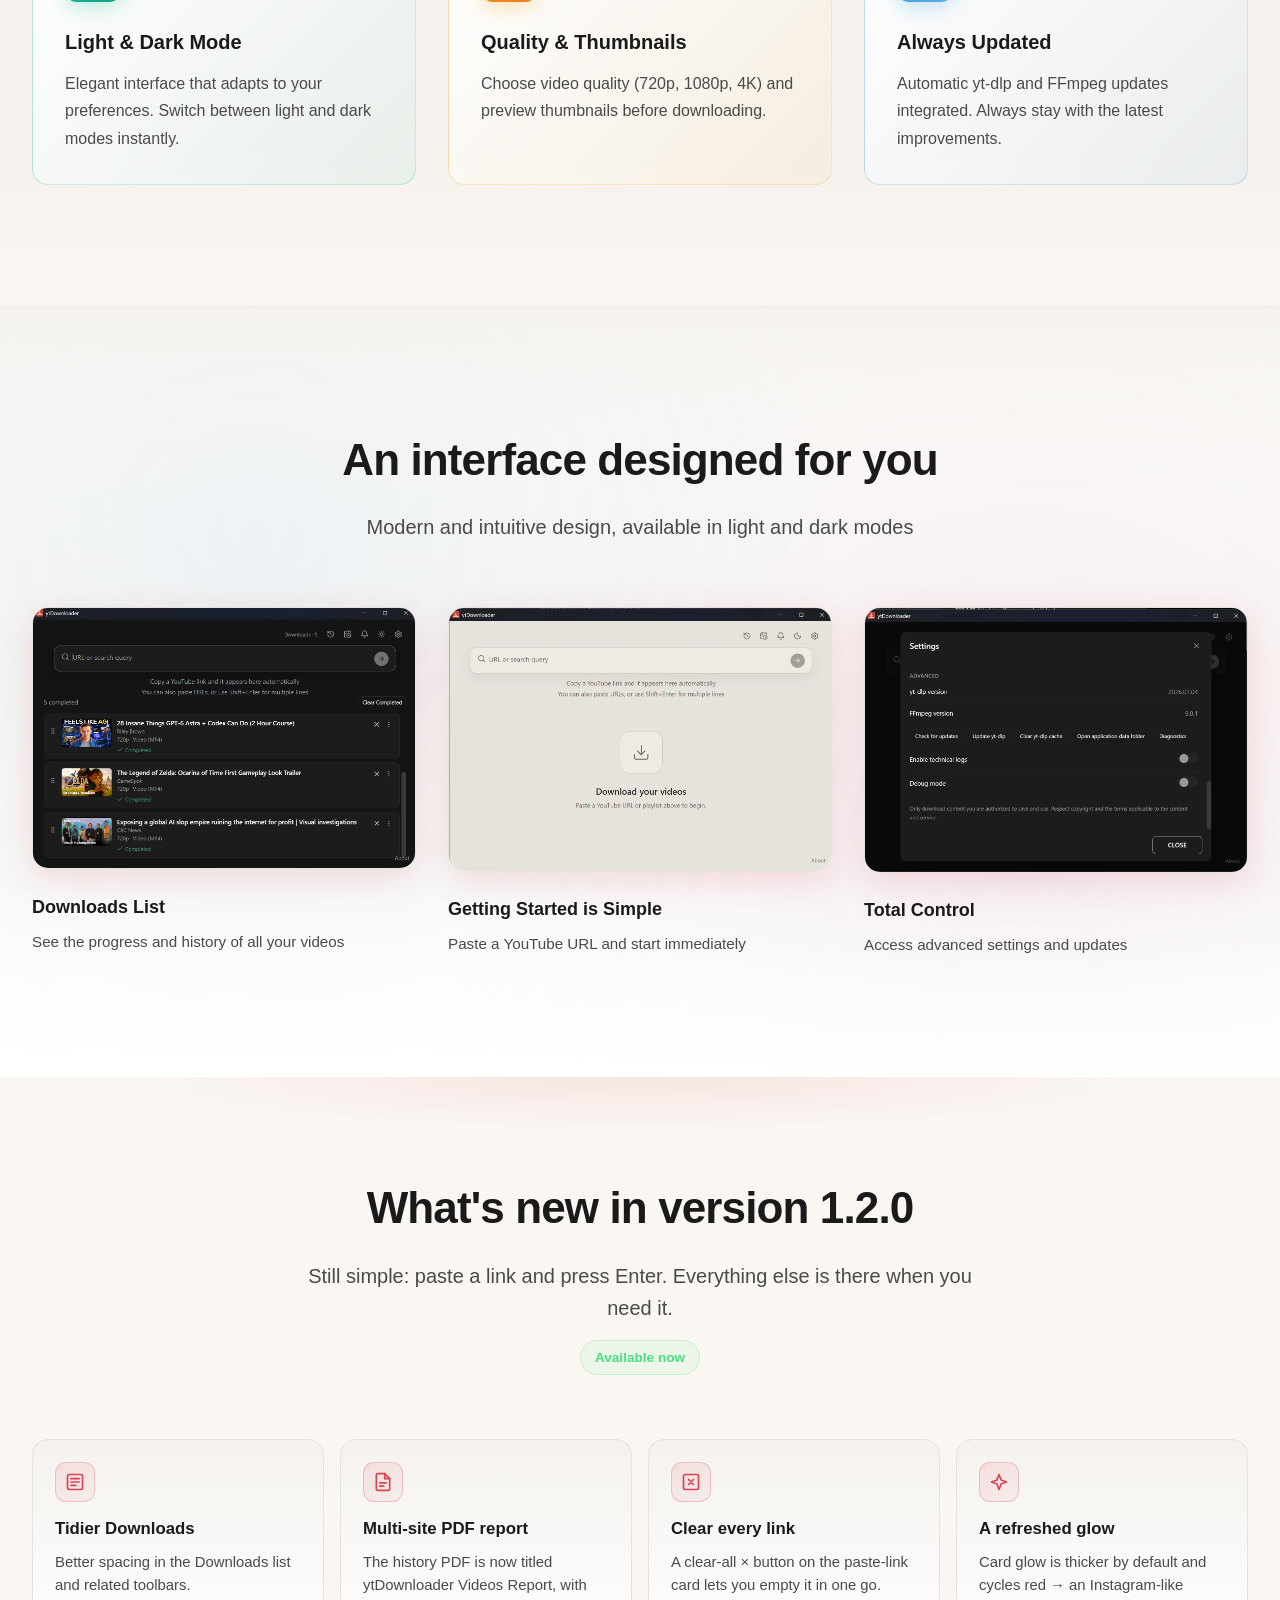
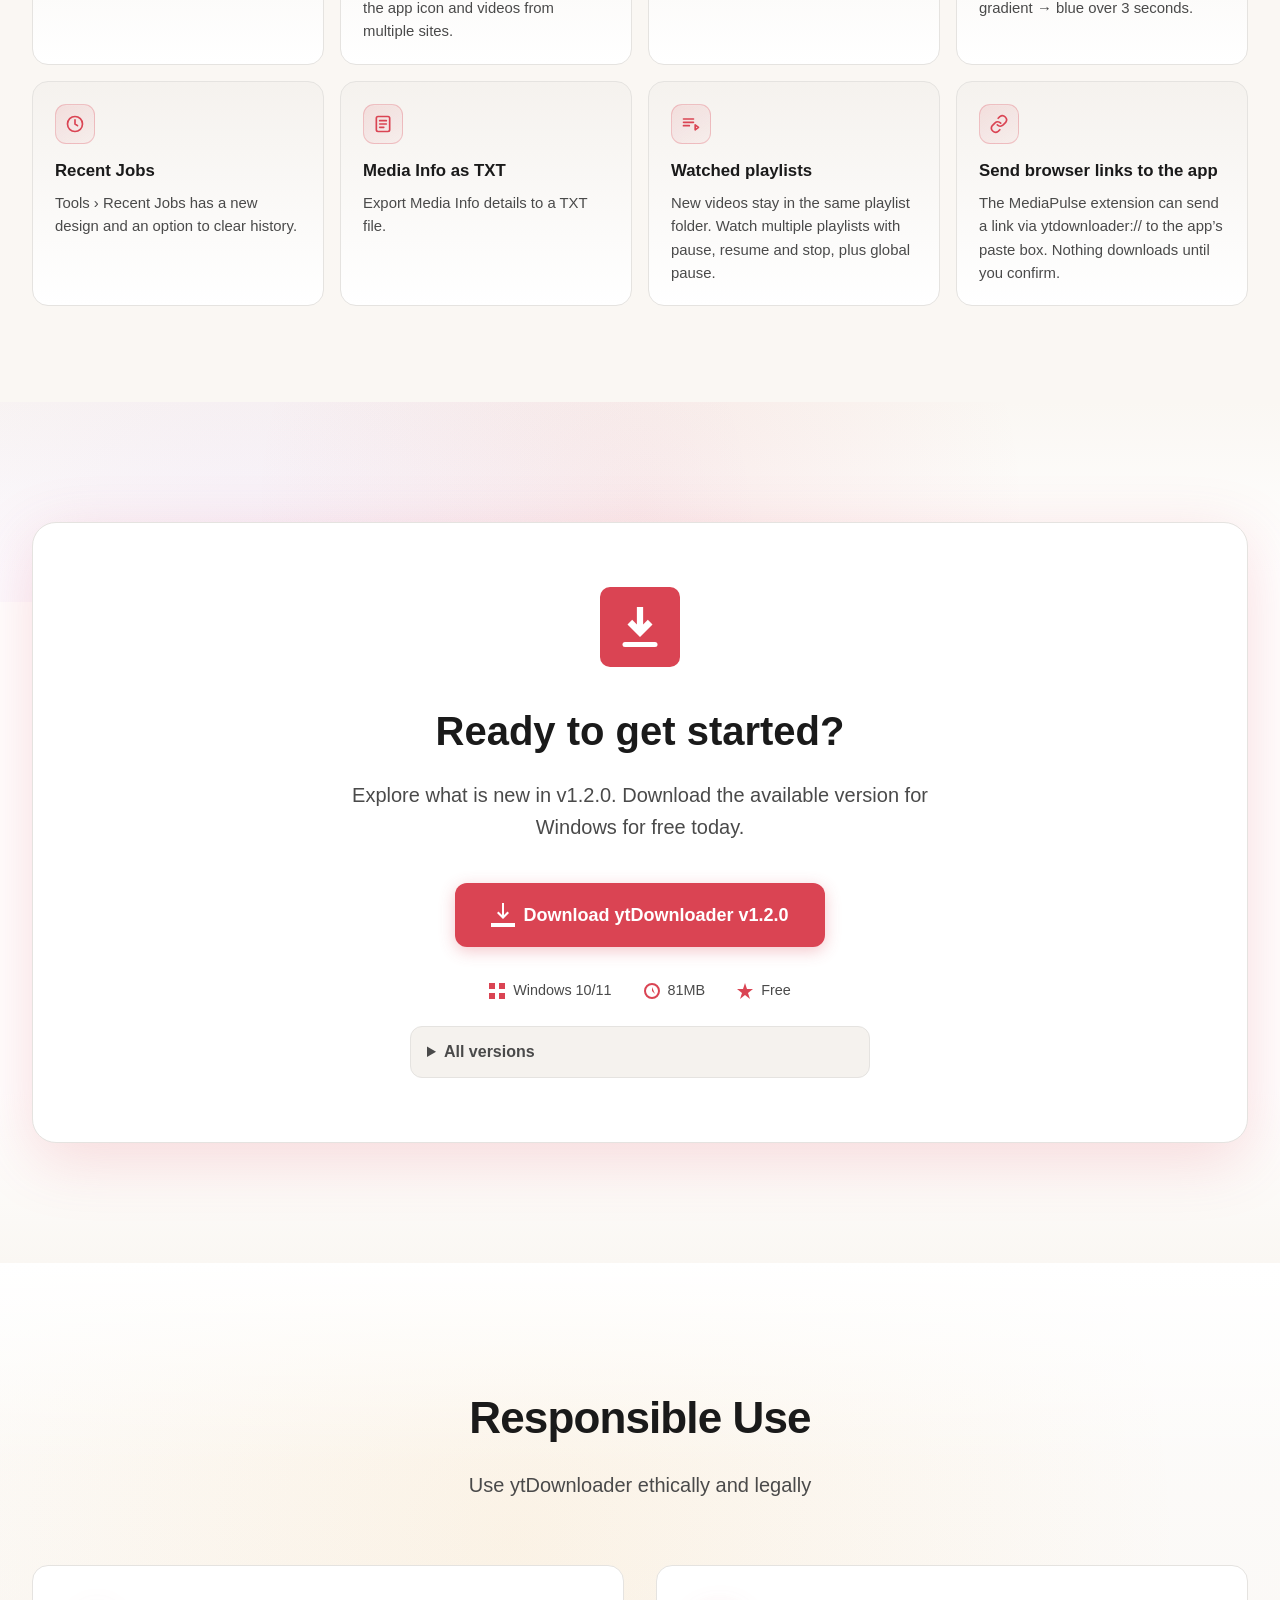
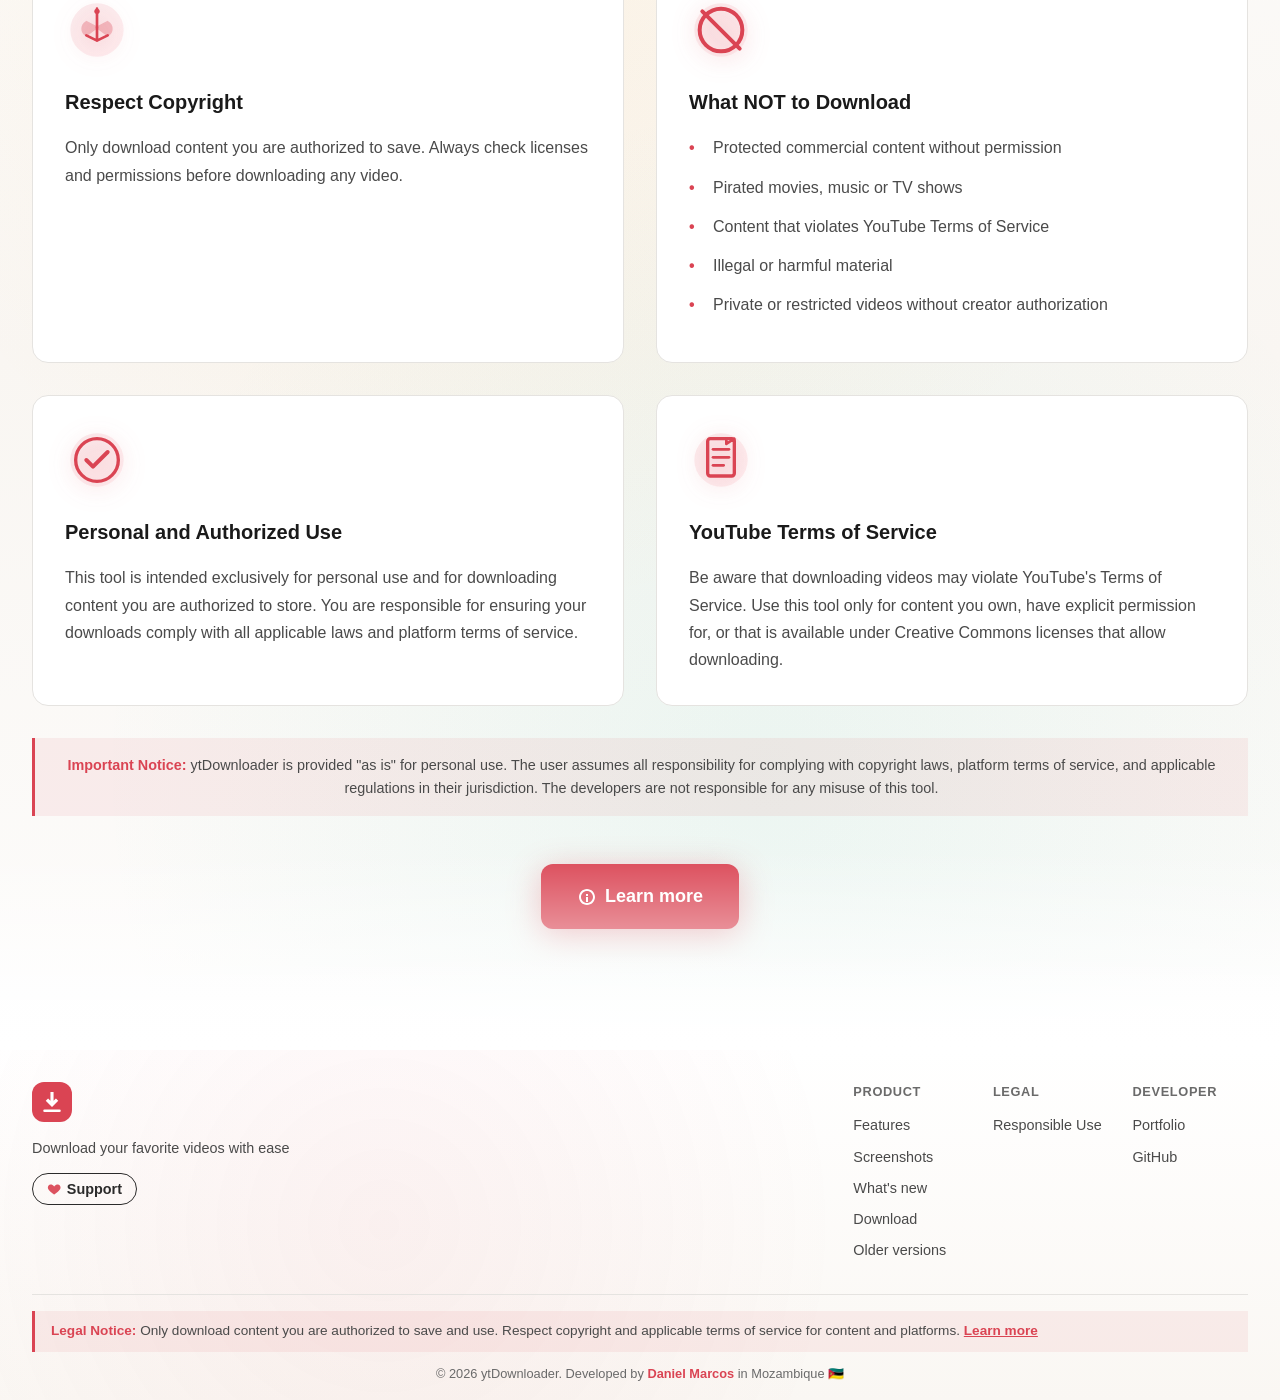
==== commit bdaf9386: "merge main: keep Apoiar v2.6.rollout with hero6 cache-bust" ====
--- a/index.html
+++ b/index.html
@@ -579,7 +579,7 @@
     </footer>
 
     <script src="/js/i18n.js?v=1.2.0r2"></script>
-    <script src="/js/apoiar.js?v=2.6.r2" data-theme="default-dark" defer></script>
+    <script data-accent="#DA4453" data-variant="free" src="/js/apoiar.js?v=2.6.rollout" data-theme="default-dark" defer></script>
     <script src="/js/script.js?v=1.2.0-hero6"></script>
     <script src="/js/version.js?v=1.2.0r2" defer></script>
 </body>
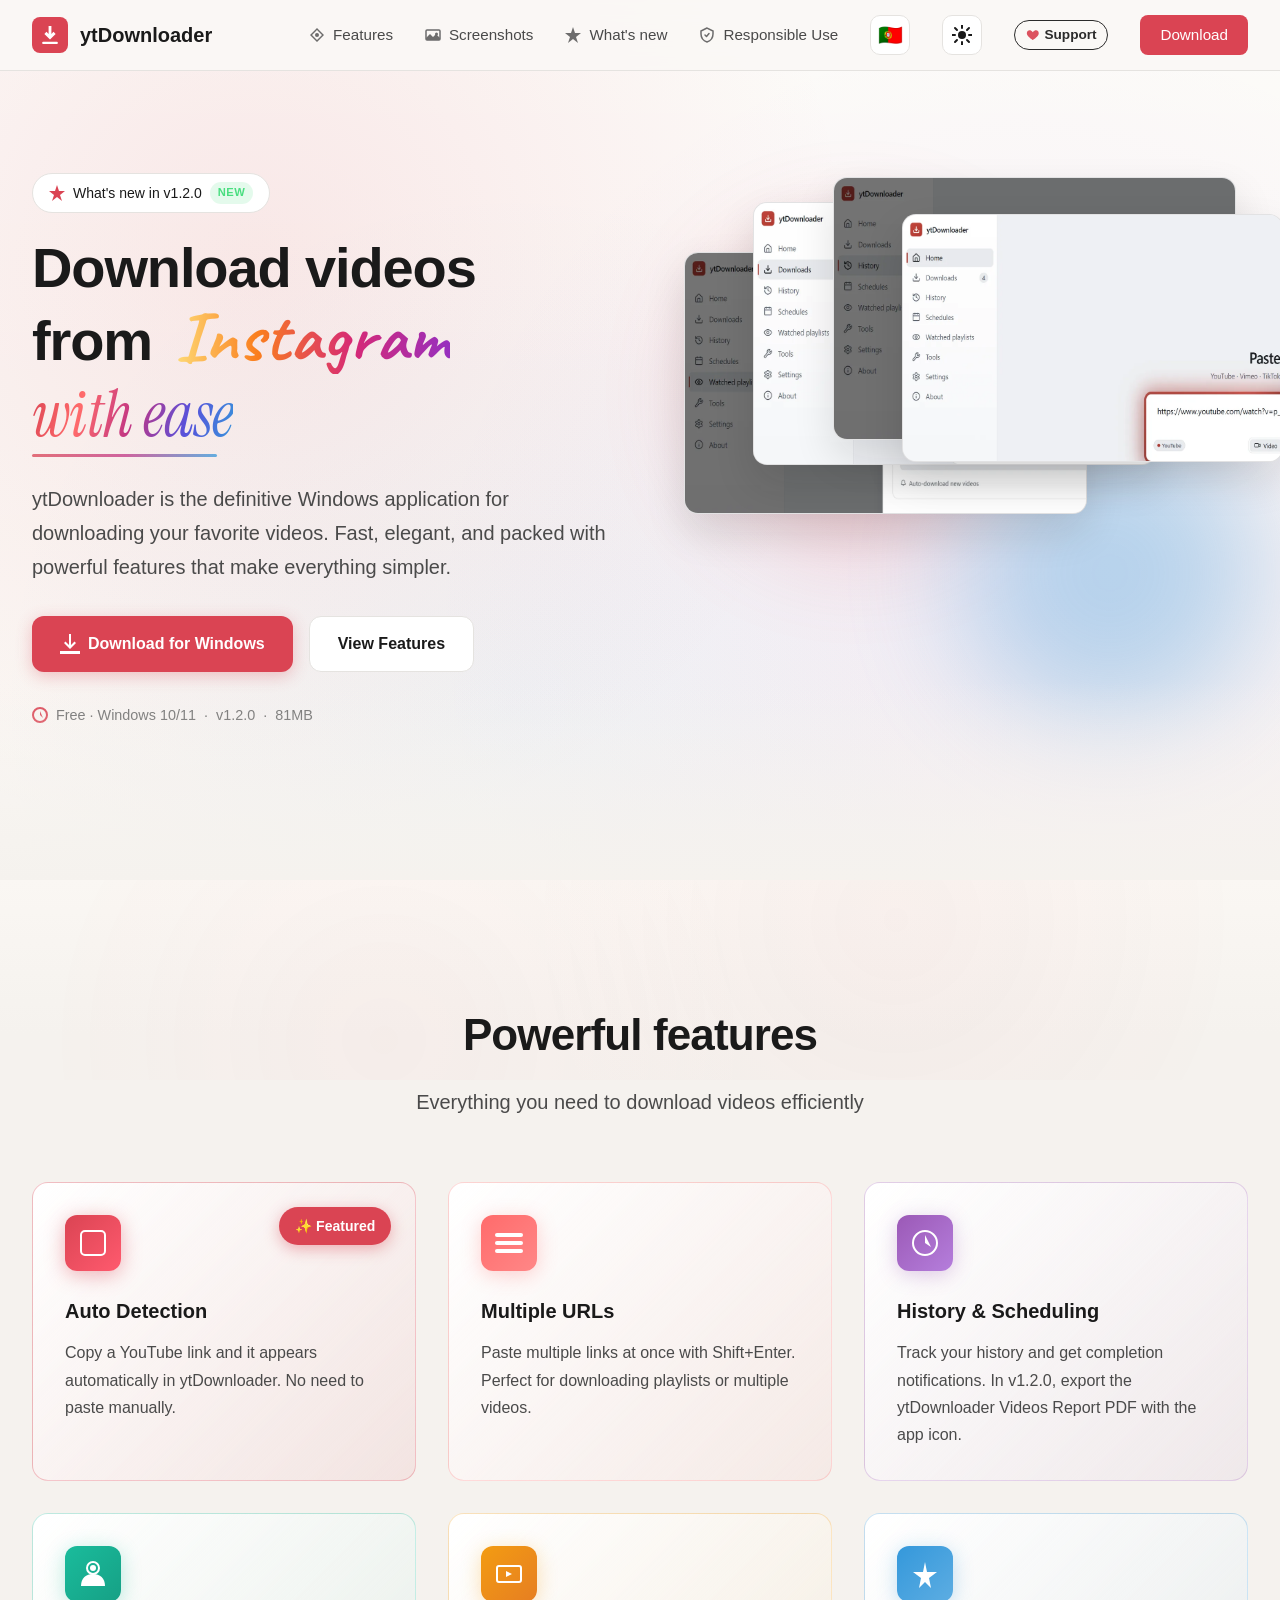
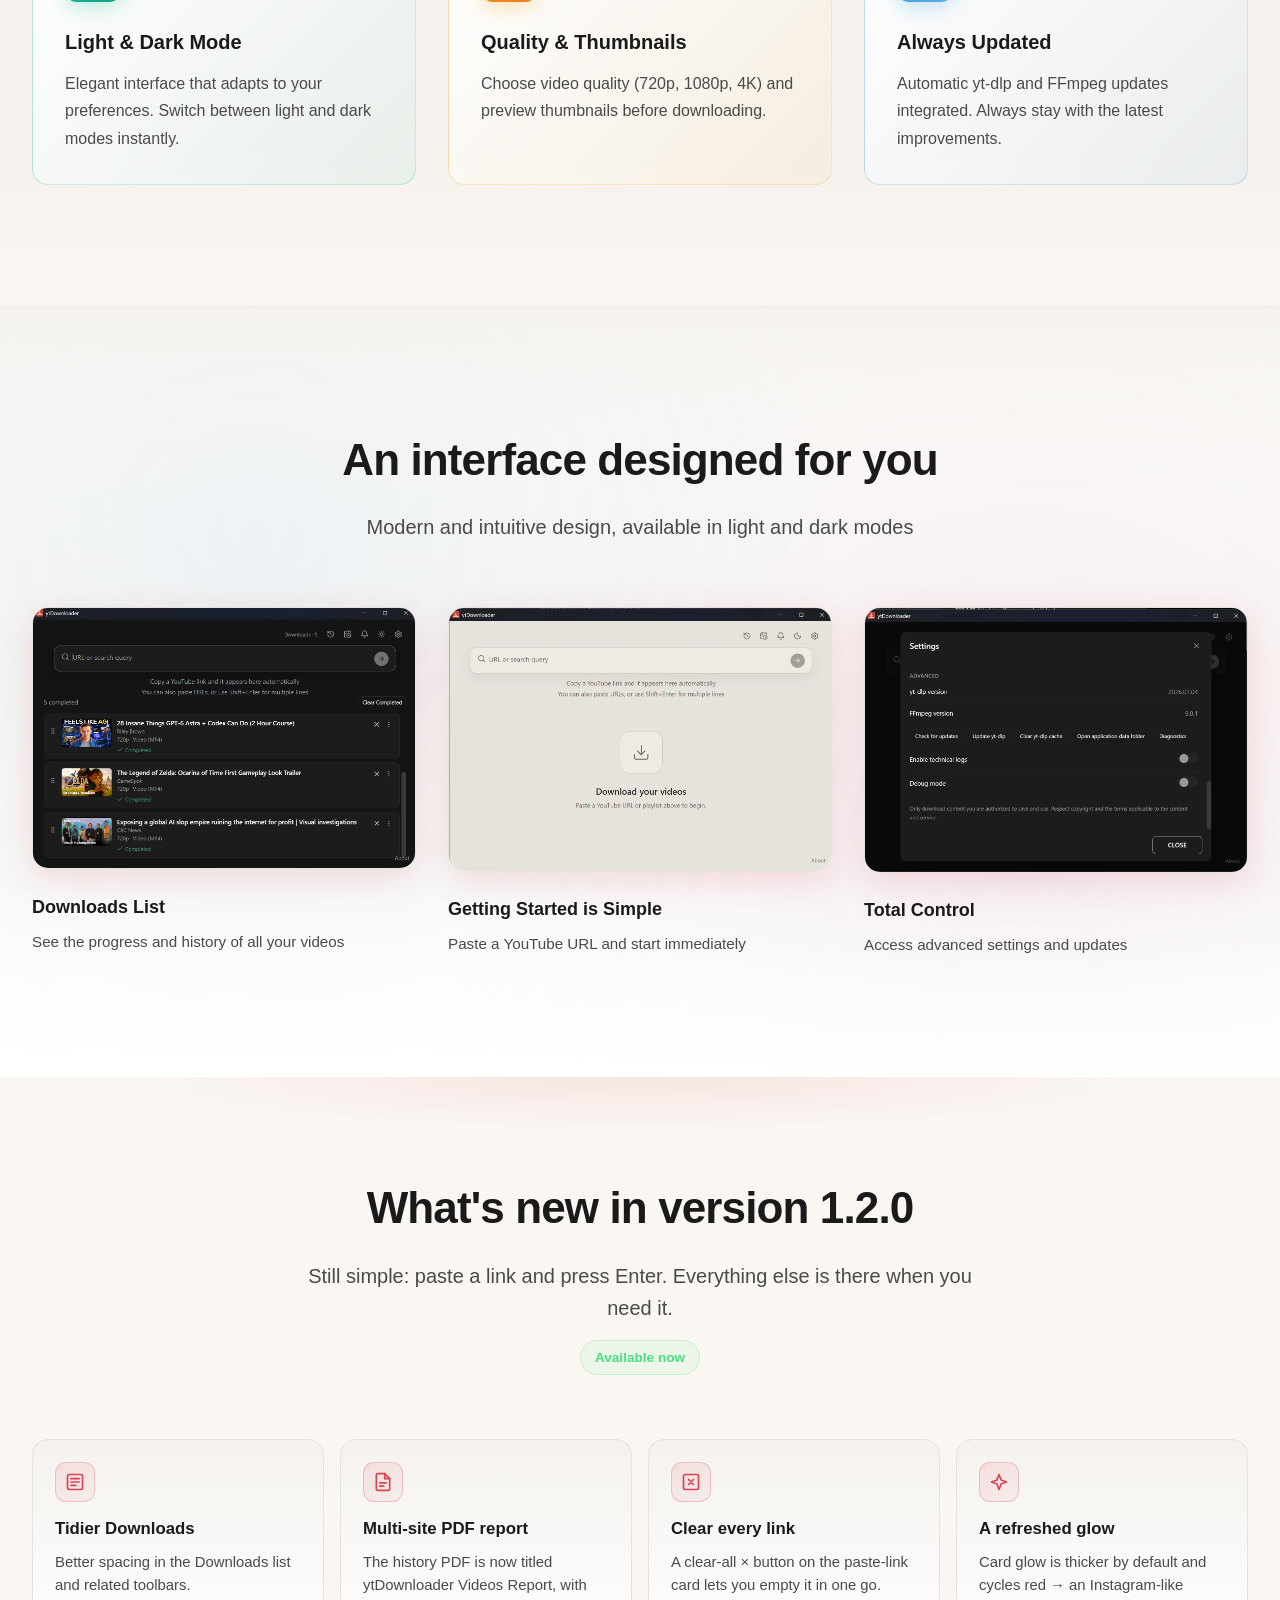
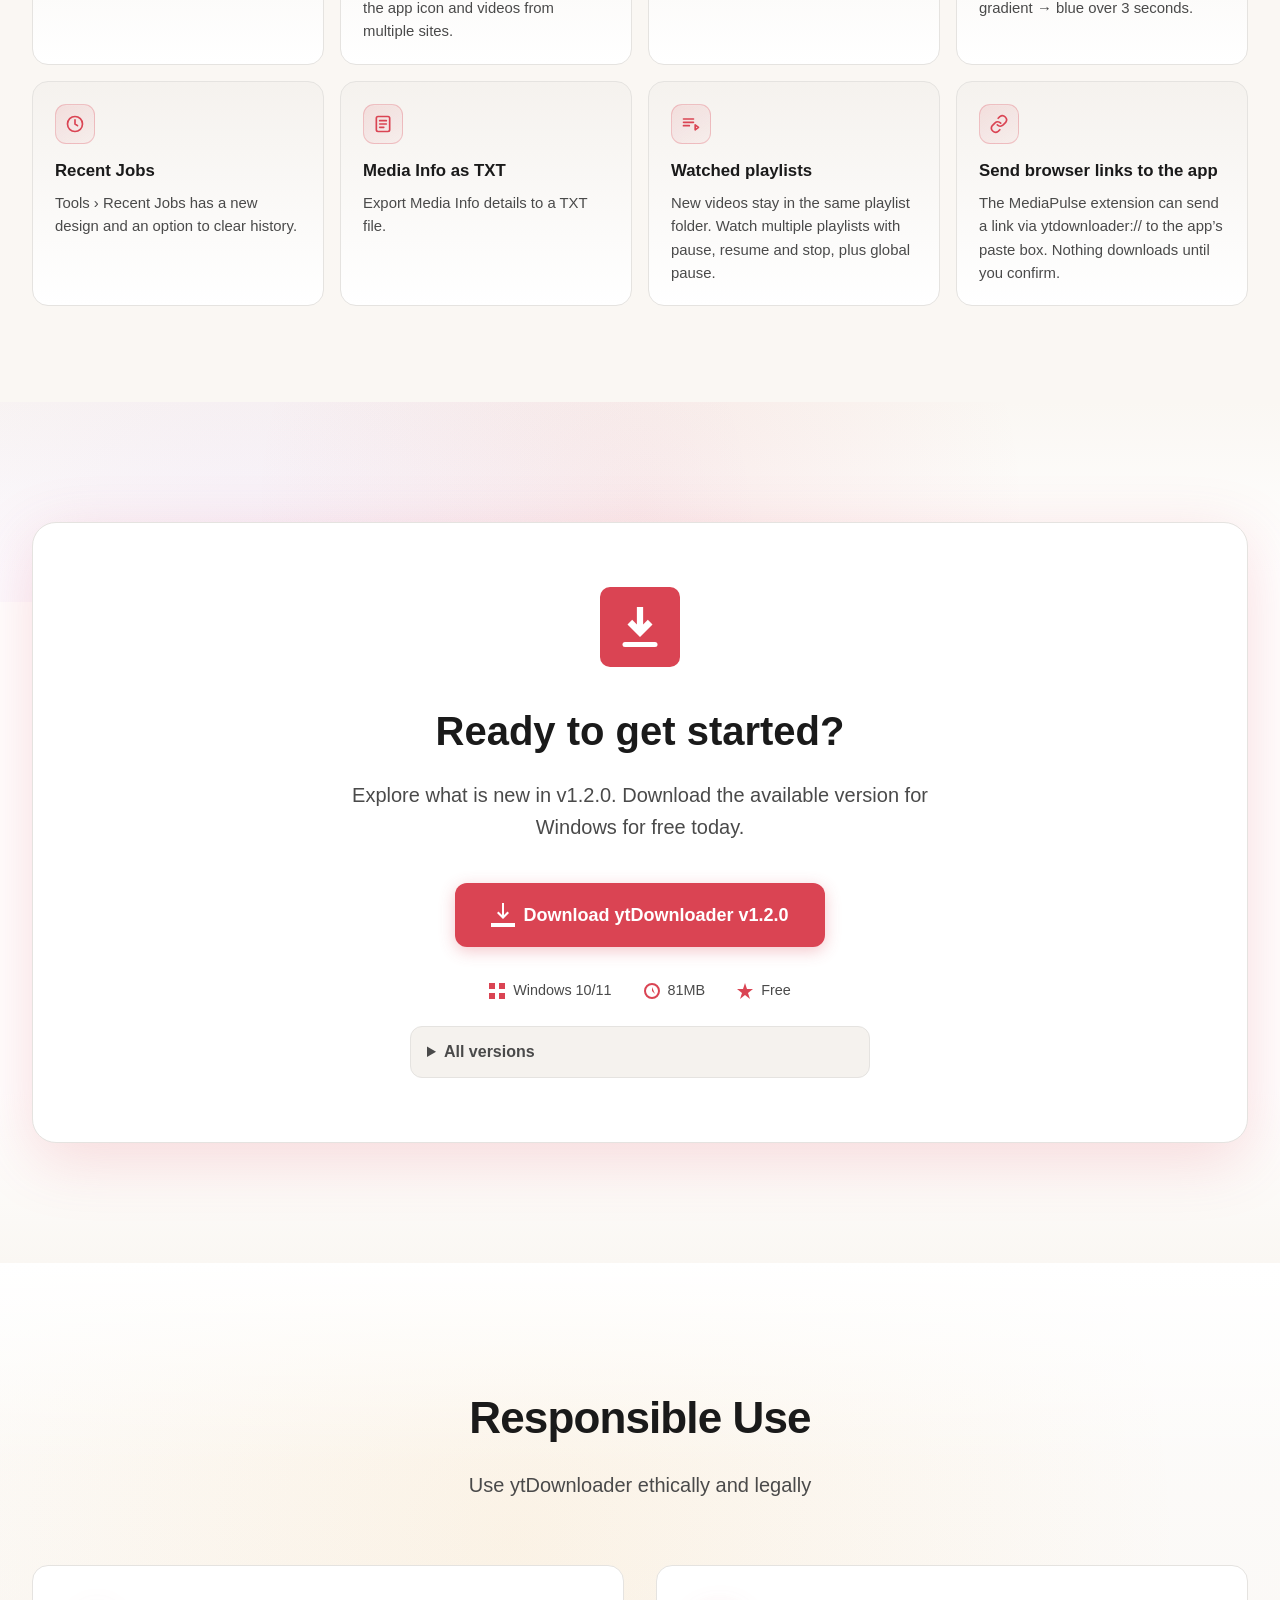
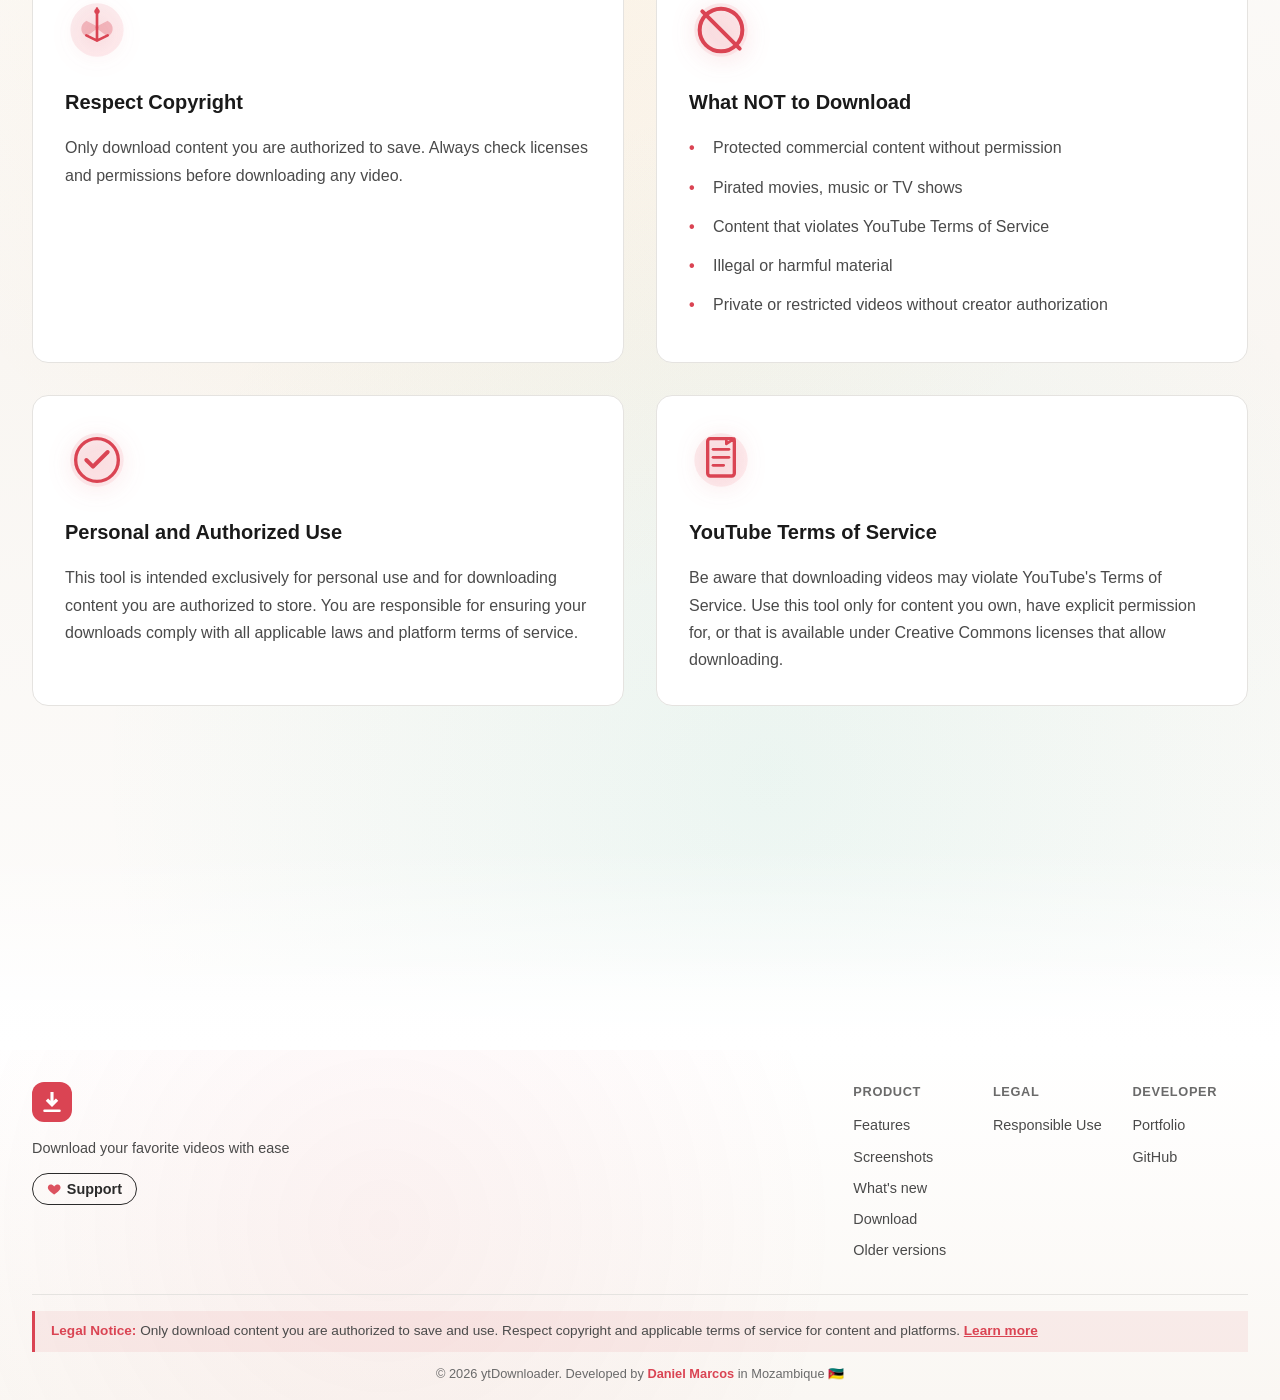
==== commit aad770cb: "feat(hero): theme-aware light app screenshots Show light-theme ytDownloader captures when the site i" ====
--- a/index.html
+++ b/index.html
@@ -28,7 +28,7 @@
     <link rel="preconnect" href="https://fonts.googleapis.com">
     <link rel="preconnect" href="https://fonts.gstatic.com" crossorigin>
     <link href="https://fonts.googleapis.com/css2?family=Caveat:wght@600;700&family=Instrument+Serif:ital@0;1&display=swap" rel="stylesheet">
-    <link rel="stylesheet" href="/css/style.css?v=1.2.0-hero6">
+    <link rel="stylesheet" href="/css/style.css?v=1.2.0-hero7">
     <link rel="stylesheet" href="/css/navbar-icons.css?v=3570f947">
 </head>
 <body>
@@ -164,16 +164,20 @@
                     <ellipse cx="350" cy="340" rx="170" ry="140" fill="none" stroke="url(#heroOrbGrad)" stroke-width="1.2" opacity=".35"/>
                 </svg>
                 <div class="hero-card hero-card-home">
-                    <img src="/shots/hero-home.webp" width="1100" height="715" alt="" loading="lazy" decoding="async">
+                    <img class="hero-shot hero-shot-dark" src="/shots/hero-home.webp" width="1100" height="715" alt="" loading="lazy" decoding="async">
+                    <img class="hero-shot hero-shot-light" src="/shots/hero-home-light.webp" width="1100" height="715" alt="" loading="lazy" decoding="async">
                 </div>
                 <div class="hero-card hero-card-downloads">
-                    <img src="/shots/hero-downloads.webp" width="1100" height="715" alt="" loading="lazy" decoding="async">
+                    <img class="hero-shot hero-shot-dark" src="/shots/hero-downloads.webp" width="1100" height="715" alt="" loading="lazy" decoding="async">
+                    <img class="hero-shot hero-shot-light" src="/shots/hero-downloads-light.webp" width="1100" height="715" alt="" loading="lazy" decoding="async">
                 </div>
                 <div class="hero-card hero-card-tools">
-                    <img src="/shots/hero-tools.webp" width="1100" height="715" alt="" loading="lazy" decoding="async">
+                    <img class="hero-shot hero-shot-dark" src="/shots/hero-tools.webp" width="1100" height="715" alt="" loading="lazy" decoding="async">
+                    <img class="hero-shot hero-shot-light" src="/shots/hero-tools-light.webp" width="1100" height="715" alt="" loading="lazy" decoding="async">
                 </div>
                 <div class="hero-card hero-card-settings">
-                    <img src="/shots/hero-settings.webp" width="1100" height="715" alt="" loading="lazy" decoding="async">
+                    <img class="hero-shot hero-shot-dark" src="/shots/hero-settings.webp" width="1100" height="715" alt="" loading="lazy" decoding="async">
+                    <img class="hero-shot hero-shot-light" src="/shots/hero-settings-light.webp" width="1100" height="715" alt="" loading="lazy" decoding="async">
                 </div>
                 <span class="hero-dot hero-dot-1"></span>
                 <span class="hero-dot hero-dot-2"></span>
@@ -580,7 +584,7 @@
 
     <script src="/js/i18n.js?v=1.2.0r2"></script>
     <script data-accent="#DA4453" data-variant="free" src="/js/apoiar.js?v=2.6.rollout" data-theme="default-dark" defer></script>
-    <script src="/js/script.js?v=1.2.0-hero6"></script>
+    <script src="/js/script.js?v=1.2.0-hero7"></script>
     <script src="/js/version.js?v=1.2.0r2" defer></script>
 </body>
 </html>
--- a/css/style.css
+++ b/css/style.css
@@ -545,12 +545,23 @@
     transform-origin: 50% 110%;
 }
 
-.hero-card img {
+.hero-card img,
+.hero-card .hero-shot {
     width: 100%;
     height: auto;
     display: block;
     aspect-ratio: 1100 / 715;
     object-fit: cover;
+}
+
+/* Theme-aware hero screenshots: dark shots by default, light shots in light theme */
+.hero-card .hero-shot-light { display: none; }
+[data-theme="light"] .hero-card .hero-shot-dark { display: none; }
+[data-theme="light"] .hero-card .hero-shot-light { display: block; }
+[data-theme="light"] .hero-card {
+    background: #f4f4f5;
+    border-color: rgba(15, 15, 15, 0.08);
+    box-shadow: 0 18px 40px rgba(15, 15, 15, 0.12);
 }
 
 /* Desktop fanned deck (concept-2) — back → front */
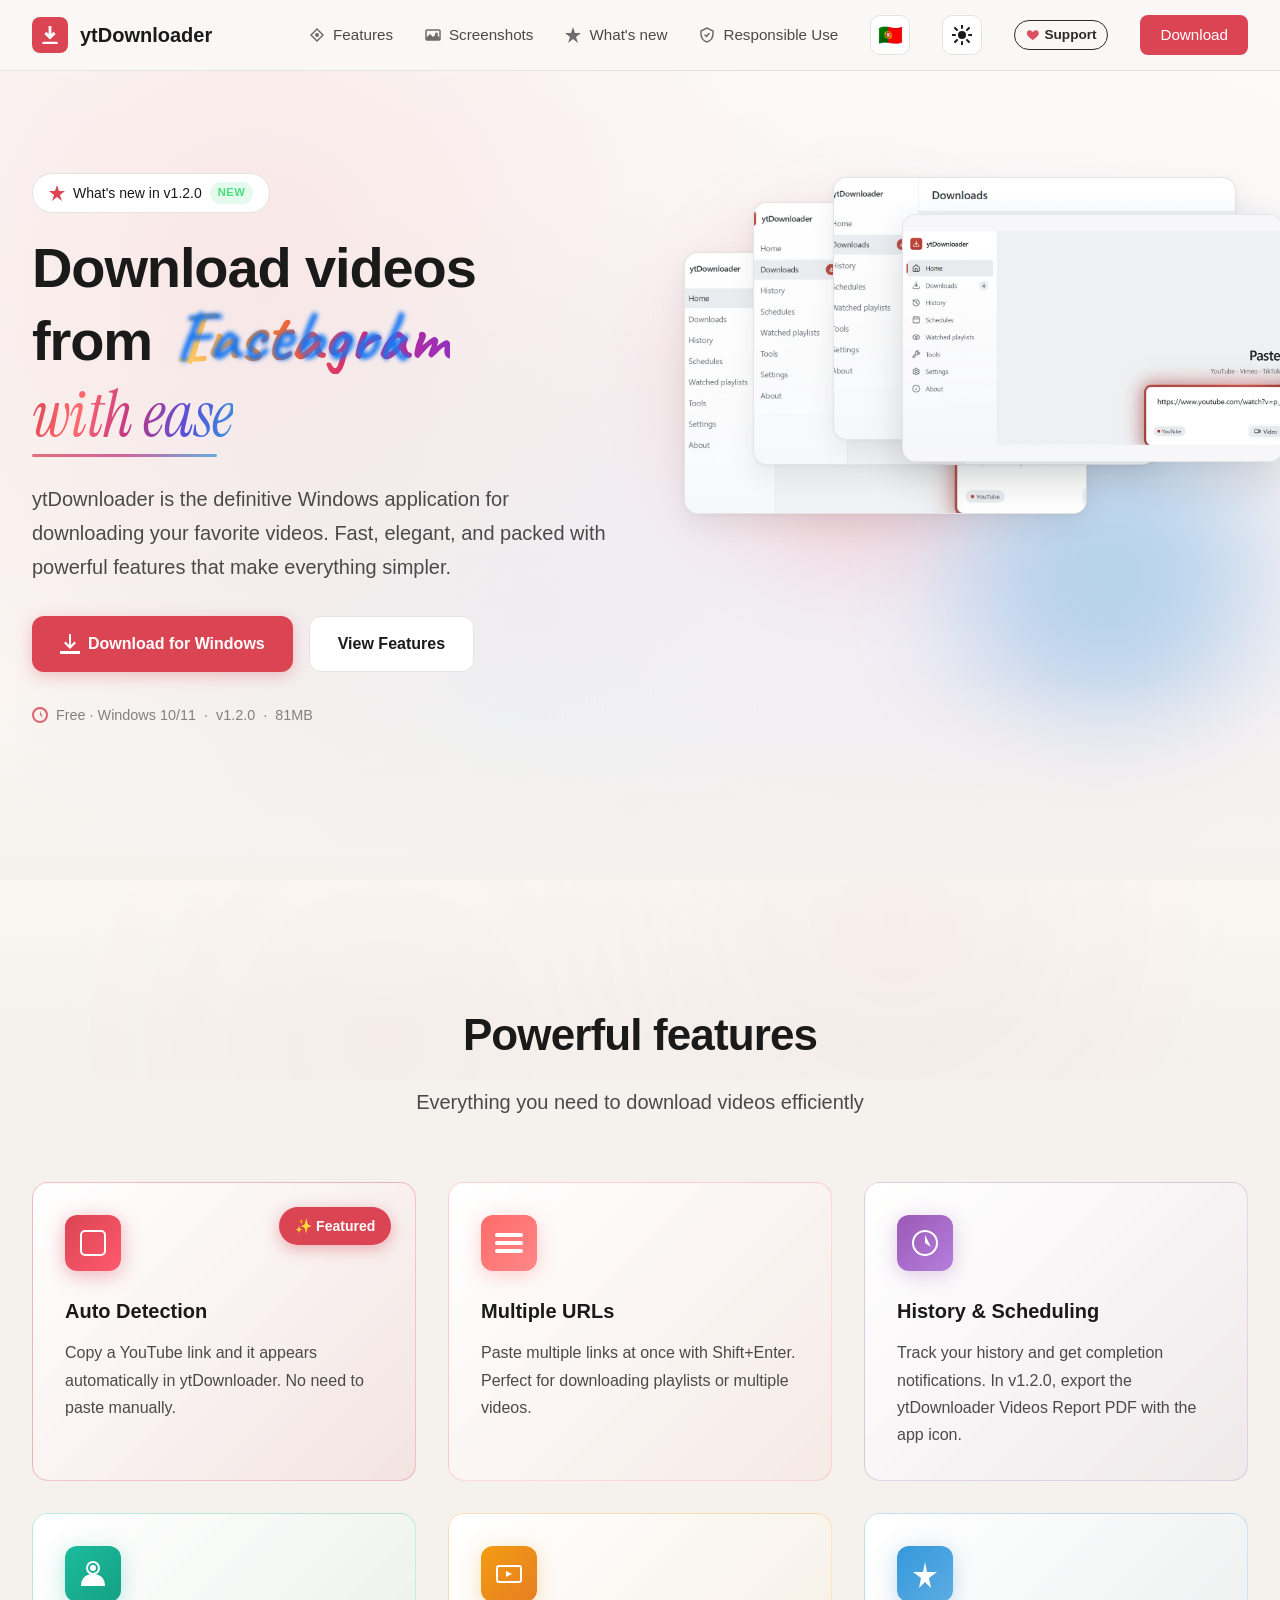
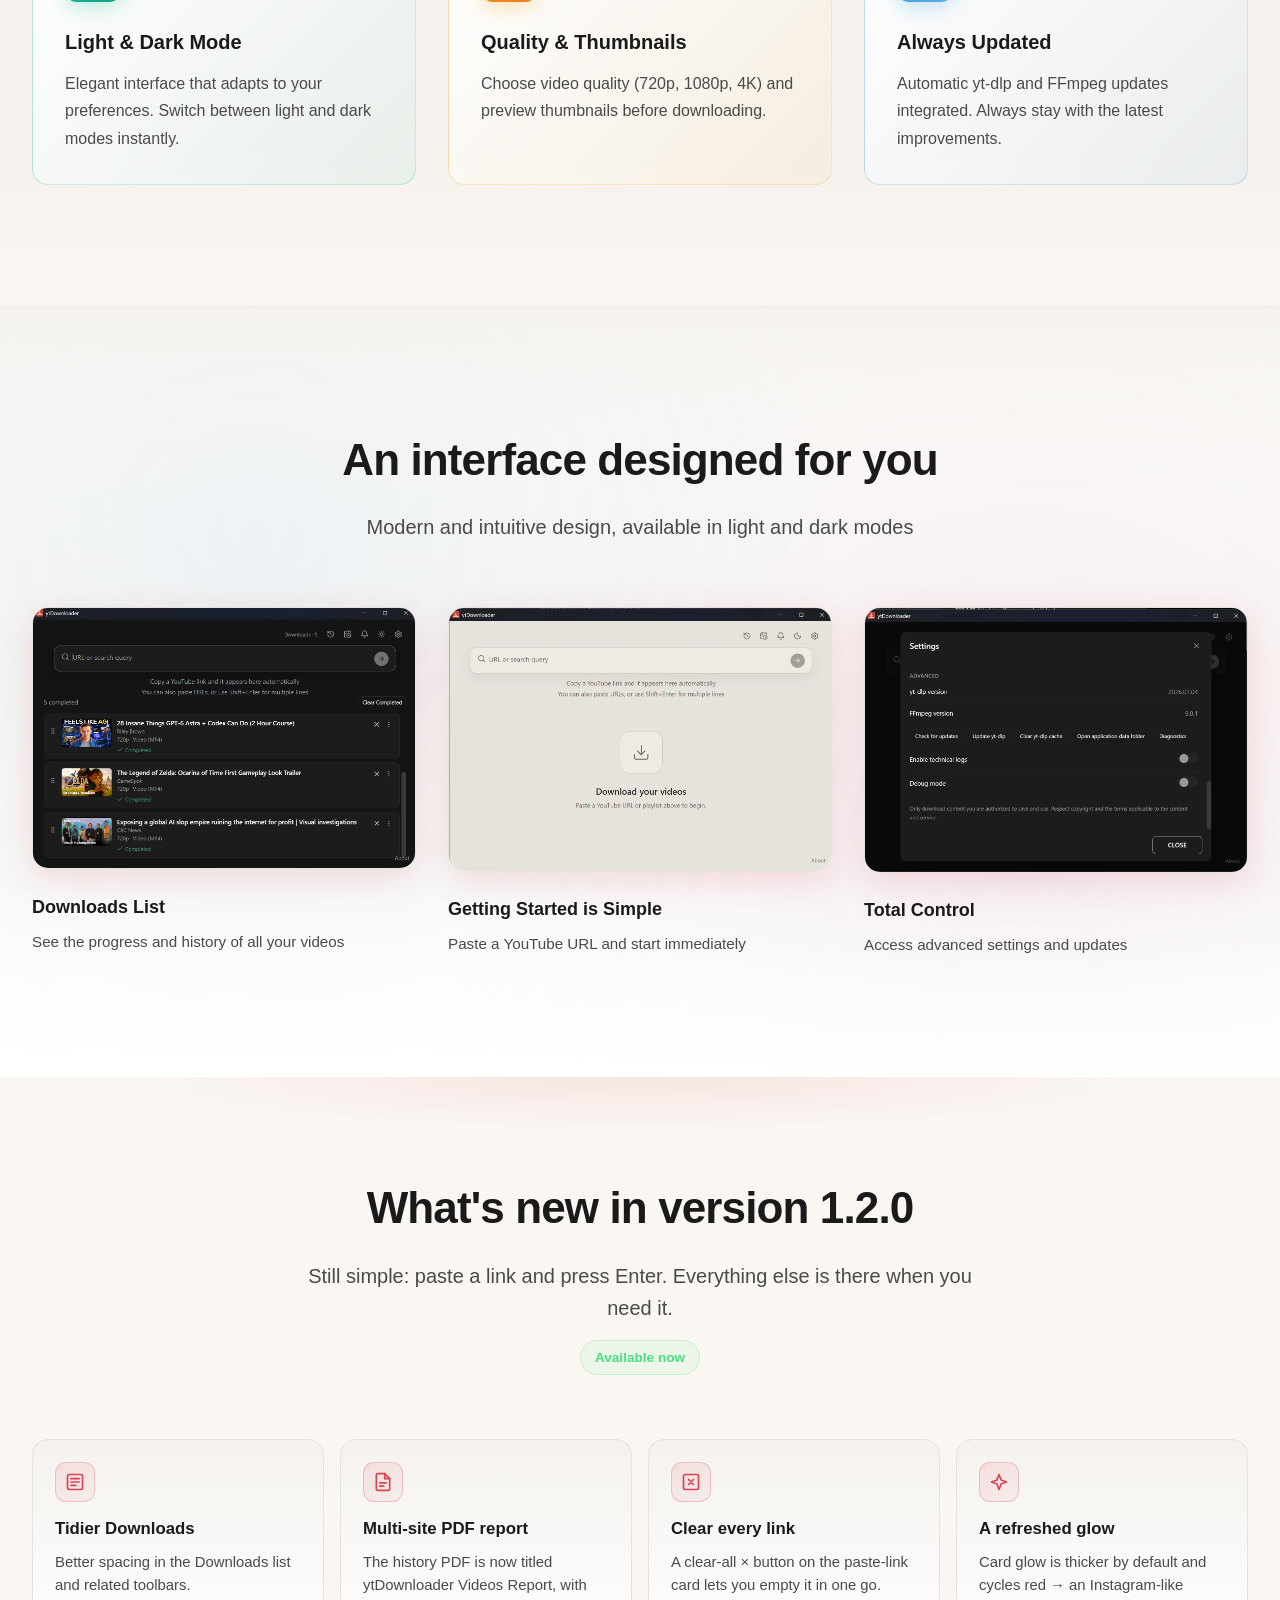
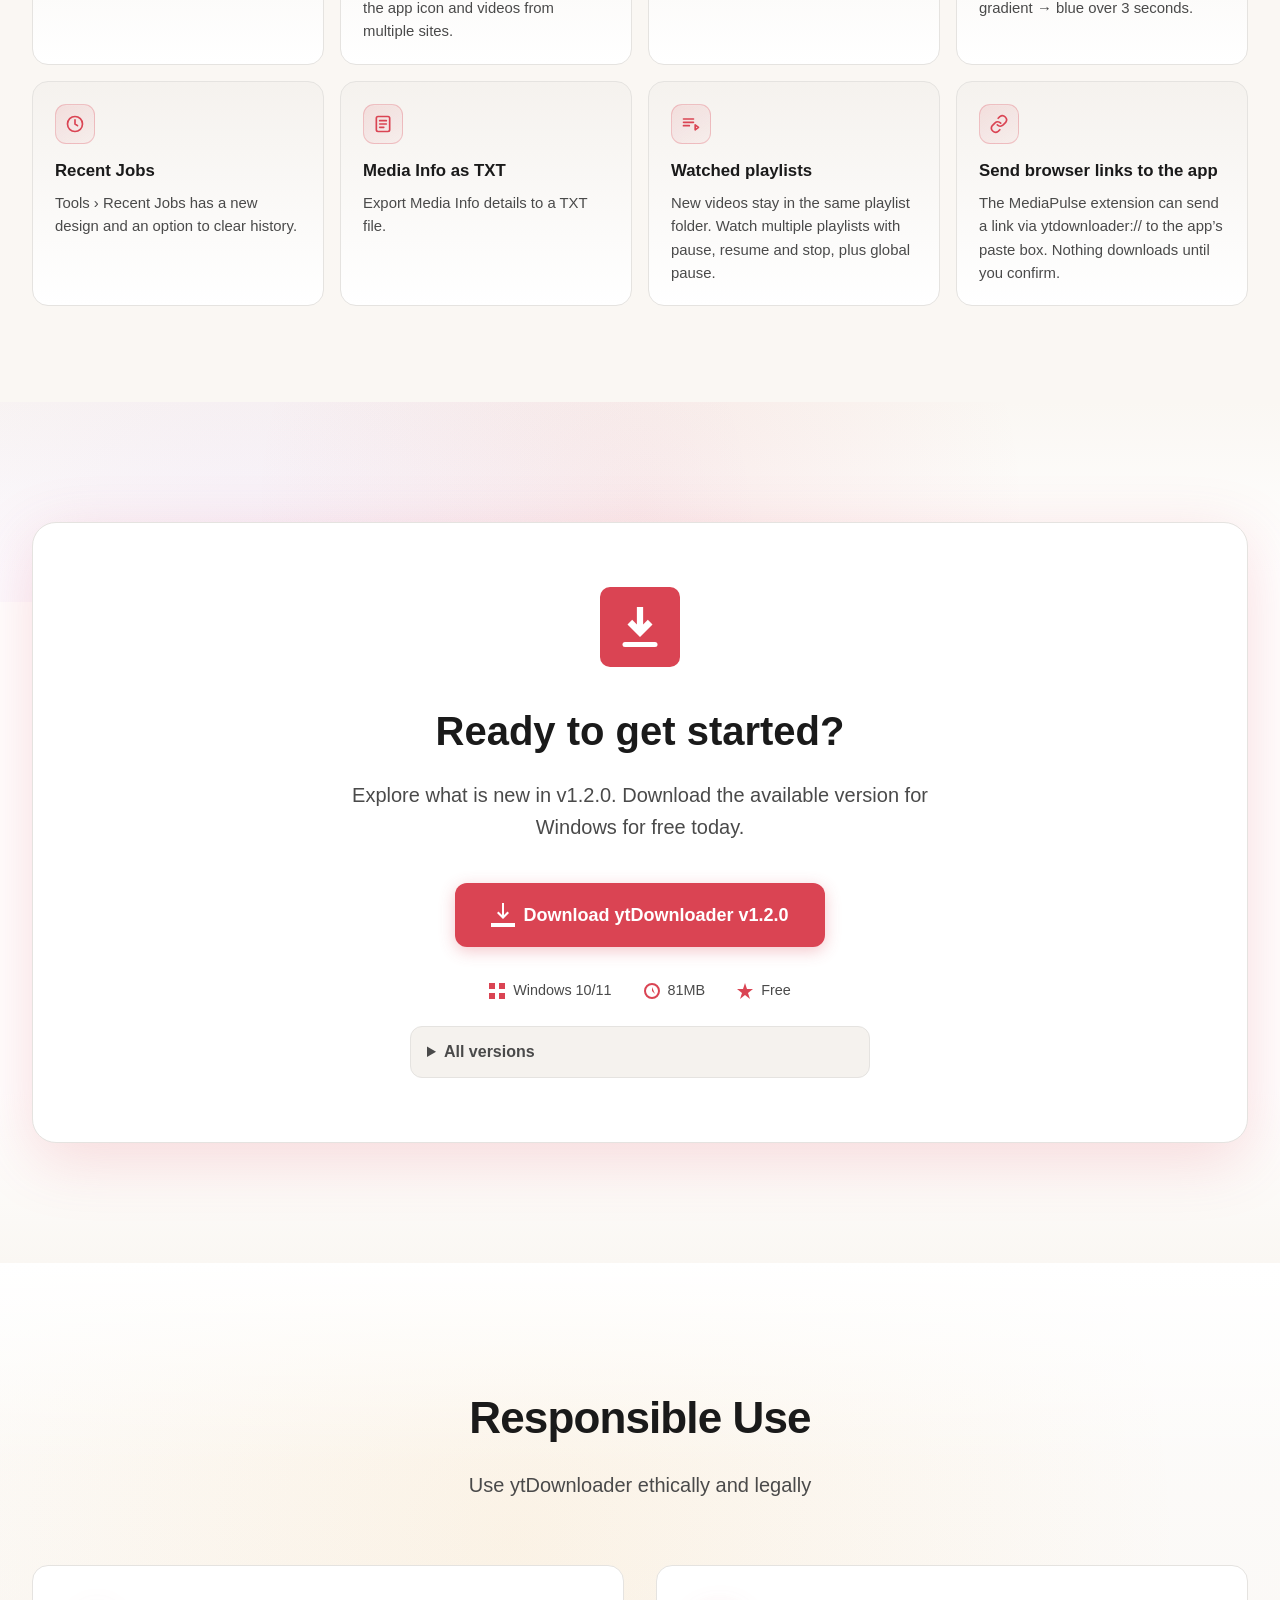
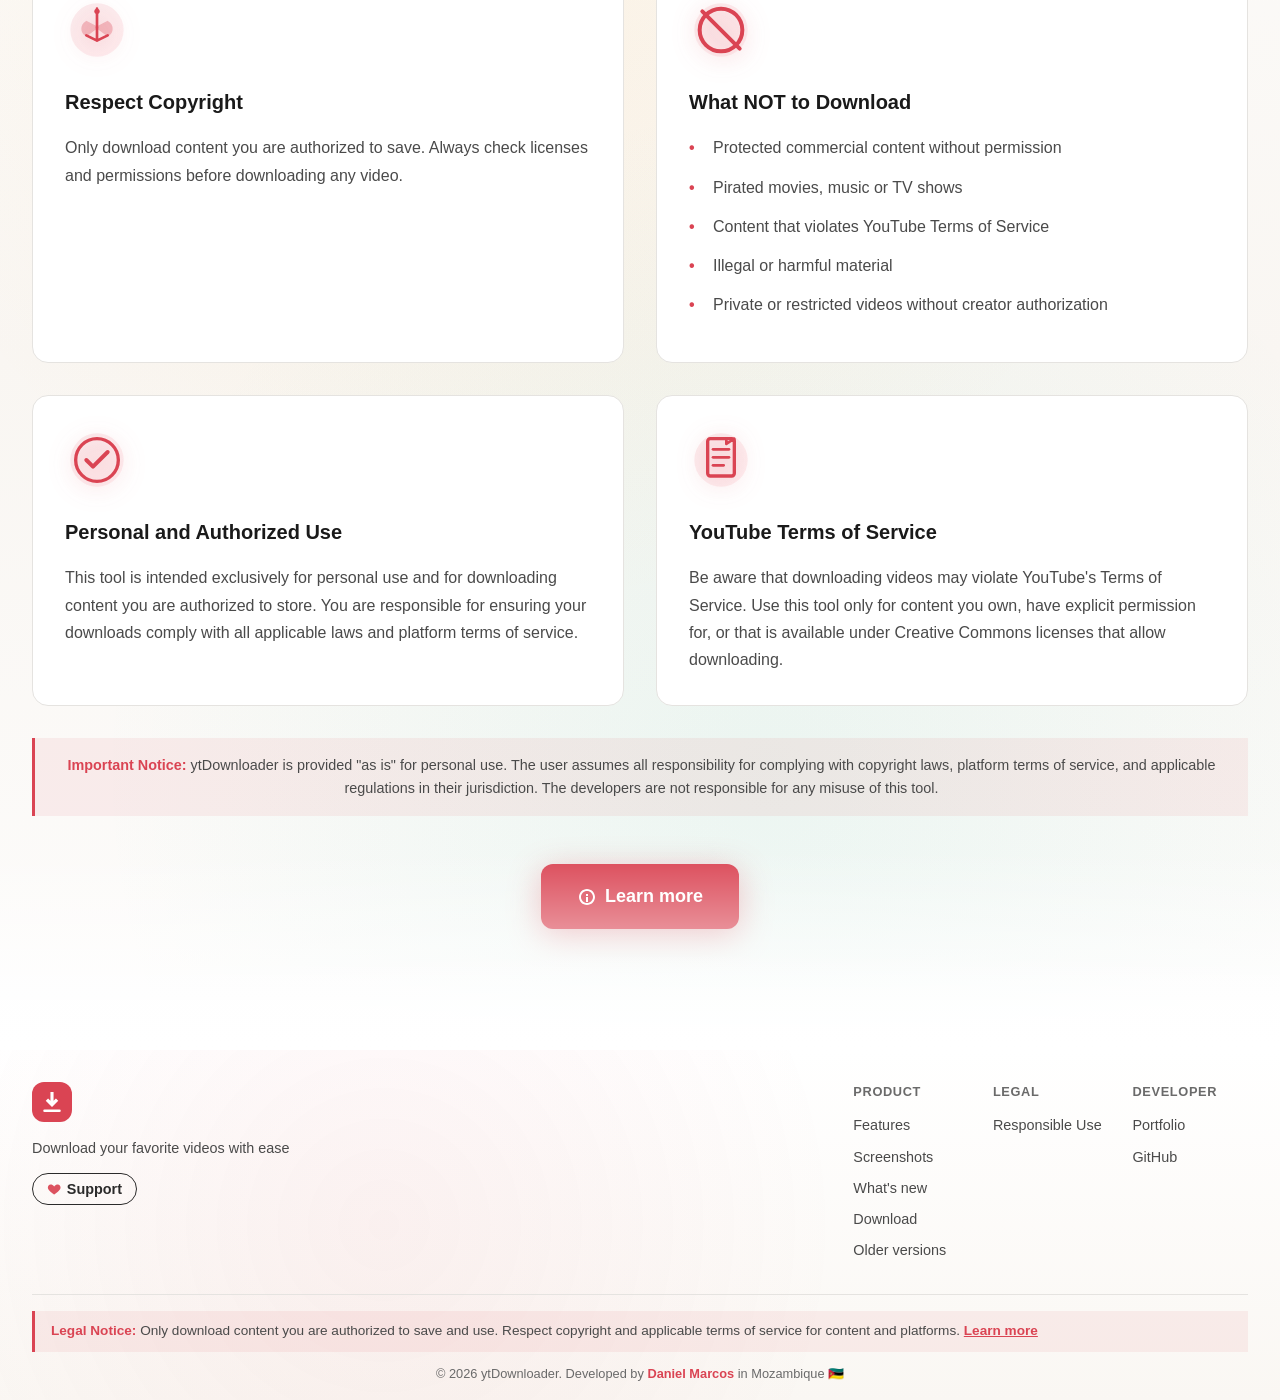
==== commit 0fbd8bc3: "fix(hero): bright light-mode fan — soft veil, no dark dim Replace dark-style dimming on back cards w" ====
--- a/index.html
+++ b/index.html
@@ -28,7 +28,7 @@
     <link rel="preconnect" href="https://fonts.googleapis.com">
     <link rel="preconnect" href="https://fonts.gstatic.com" crossorigin>
     <link href="https://fonts.googleapis.com/css2?family=Caveat:wght@600;700&family=Instrument+Serif:ital@0;1&display=swap" rel="stylesheet">
-    <link rel="stylesheet" href="/css/style.css?v=1.2.0-hero7">
+    <link rel="stylesheet" href="/css/style.css?v=1.2.0-hero10">
     <link rel="stylesheet" href="/css/navbar-icons.css?v=3570f947">
 </head>
 <body>
@@ -584,7 +584,7 @@
 
     <script src="/js/i18n.js?v=1.2.0r2"></script>
     <script data-accent="#DA4453" data-variant="free" src="/js/apoiar.js?v=2.6.rollout" data-theme="default-dark" defer></script>
-    <script src="/js/script.js?v=1.2.0-hero7"></script>
+    <script src="/js/script.js?v=1.2.0-hero10"></script>
     <script src="/js/version.js?v=1.2.0r2" defer></script>
 </body>
 </html>
--- a/css/style.css
+++ b/css/style.css
@@ -559,10 +559,36 @@
 [data-theme="light"] .hero-card .hero-shot-dark { display: none; }
 [data-theme="light"] .hero-card .hero-shot-light { display: block; }
 [data-theme="light"] .hero-card {
-    background: #f4f4f5;
+    background: #f7f7f8;
     border-color: rgba(15, 15, 15, 0.08);
-    box-shadow: 0 18px 40px rgba(15, 15, 15, 0.12);
-}
+}
+
+/* Light mode: back cards stay bright — faint white veil + soft neutral shadow (no dark dim) */
+[data-theme="light"] .hero-card-settings,
+[data-theme="light"] .hero-card-tools,
+[data-theme="light"] .hero-card-downloads {
+    box-shadow: 0 12px 28px rgba(15, 15, 15, 0.07), 0 1px 4px rgba(15, 15, 15, 0.04) !important;
+    filter: none;
+    opacity: 1;
+}
+[data-theme="light"] .hero-card-settings::after,
+[data-theme="light"] .hero-card-tools::after,
+[data-theme="light"] .hero-card-downloads::after {
+    content: '';
+    position: absolute;
+    inset: 0;
+    border-radius: inherit;
+    background: rgba(255, 255, 255, 0.10);
+    pointer-events: none;
+    z-index: 1;
+}
+[data-theme="light"] .hero-card-home {
+    box-shadow: 0 20px 44px rgba(15, 15, 15, 0.11), 0 0 24px rgba(52, 152, 219, 0.07) !important;
+    filter: none;
+    opacity: 1;
+}
+[data-theme="light"] .hero-card-home::after { content: none; }
+[data-theme="light"] .hero-card:hover { filter: none; opacity: 1; }
 
 /* Desktop fanned deck (concept-2) — back → front */
 .hero-card-settings {
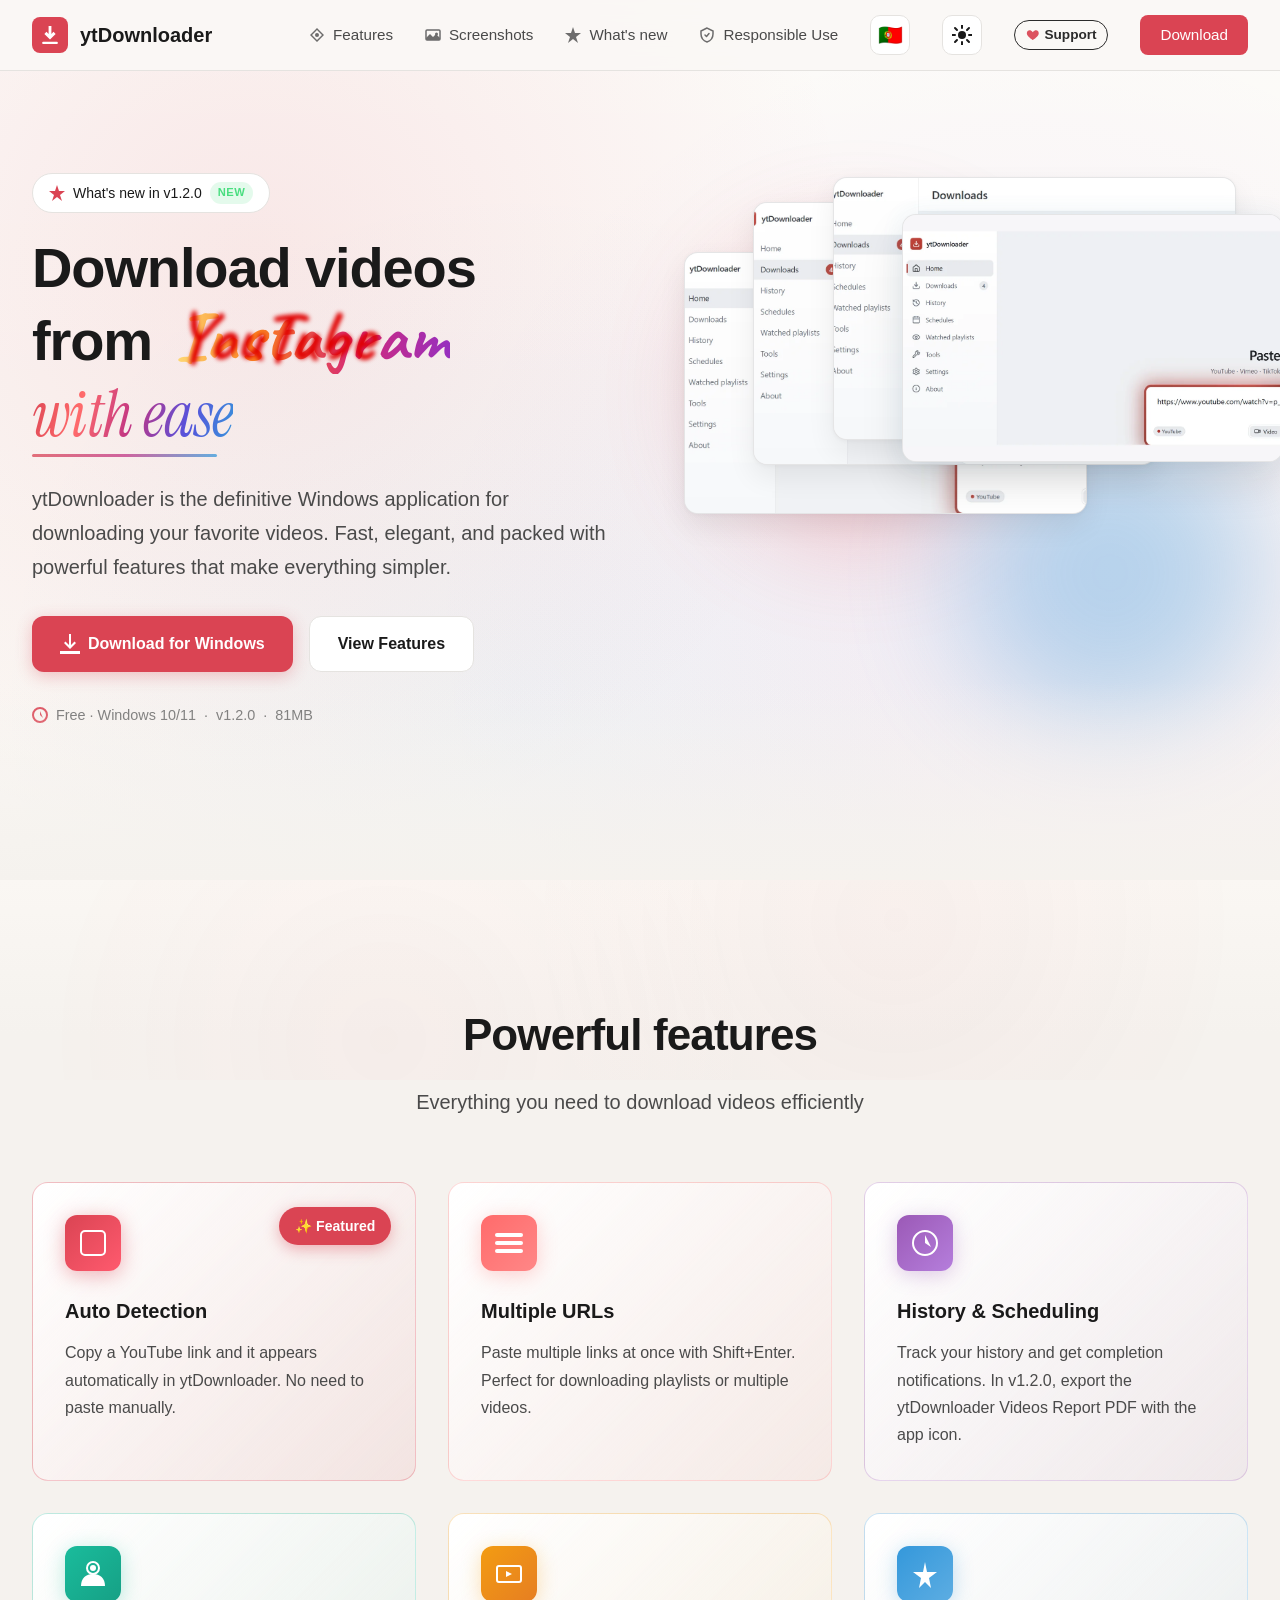
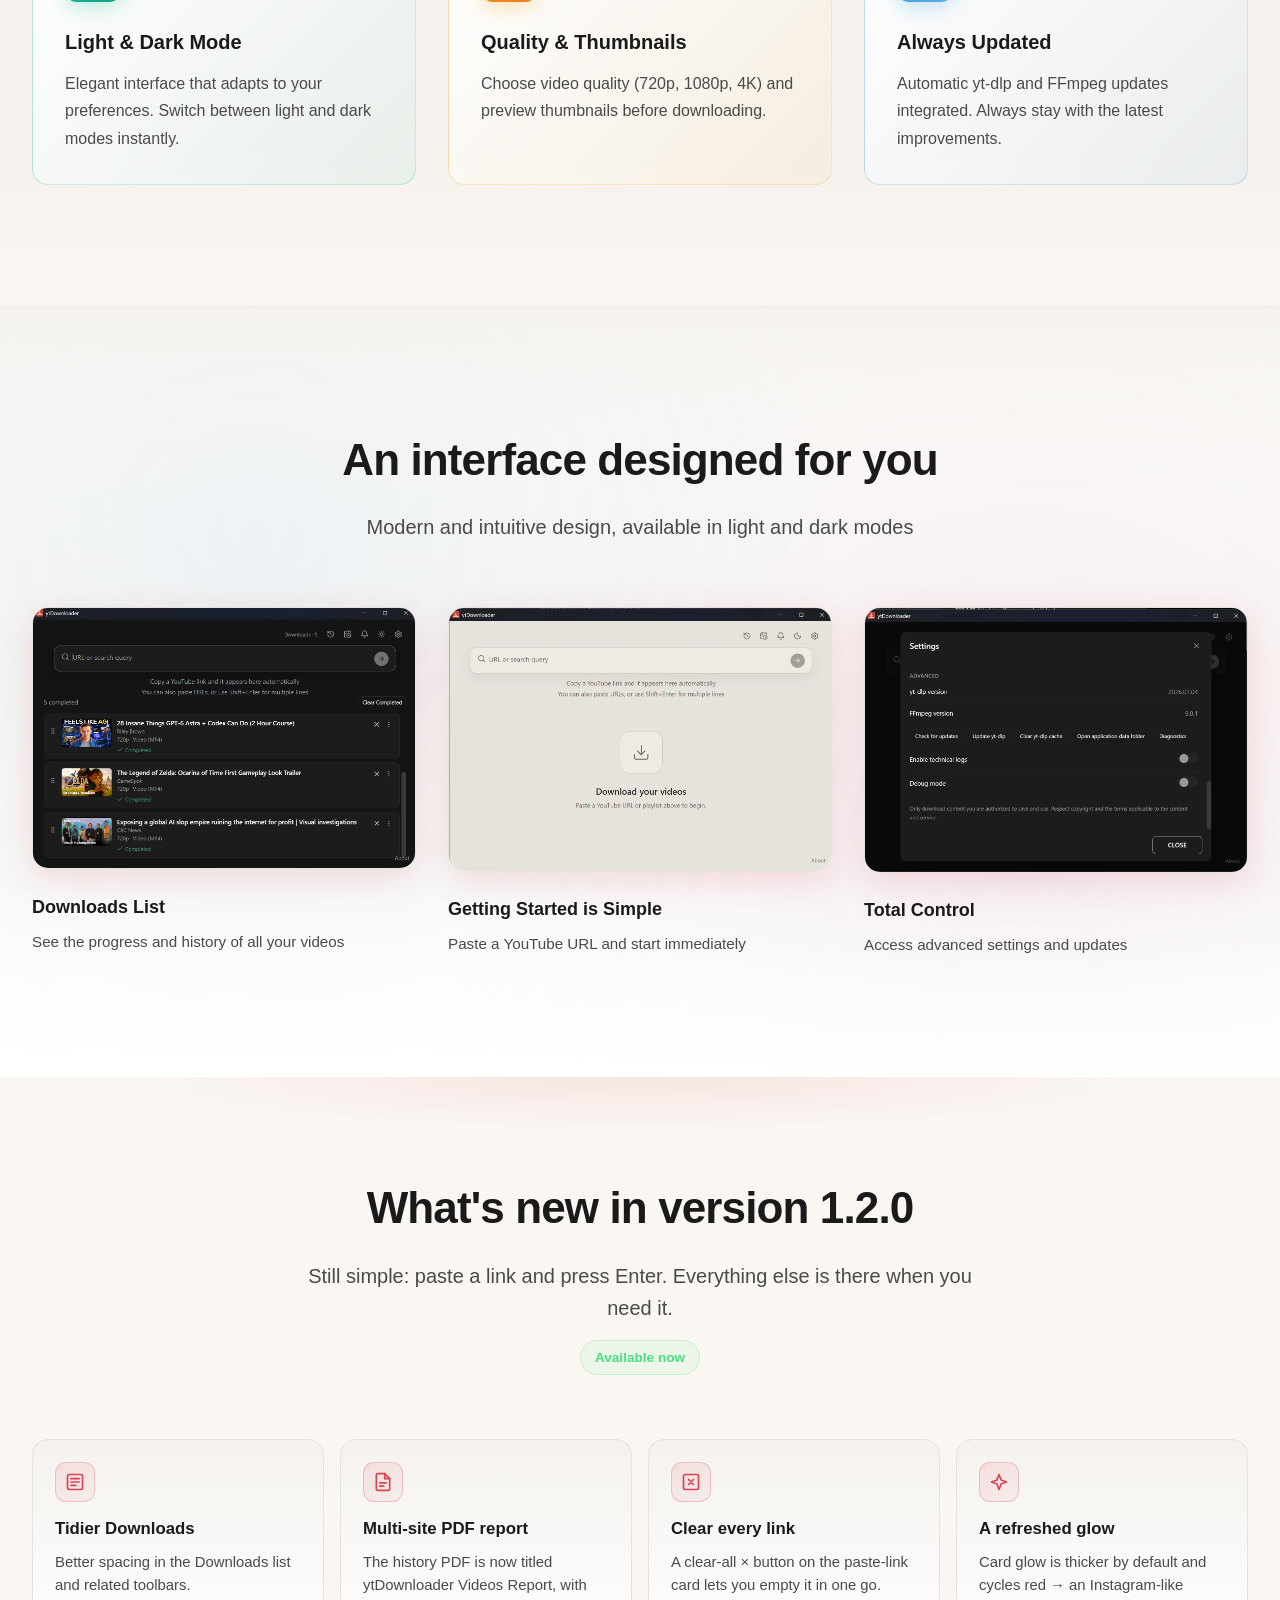
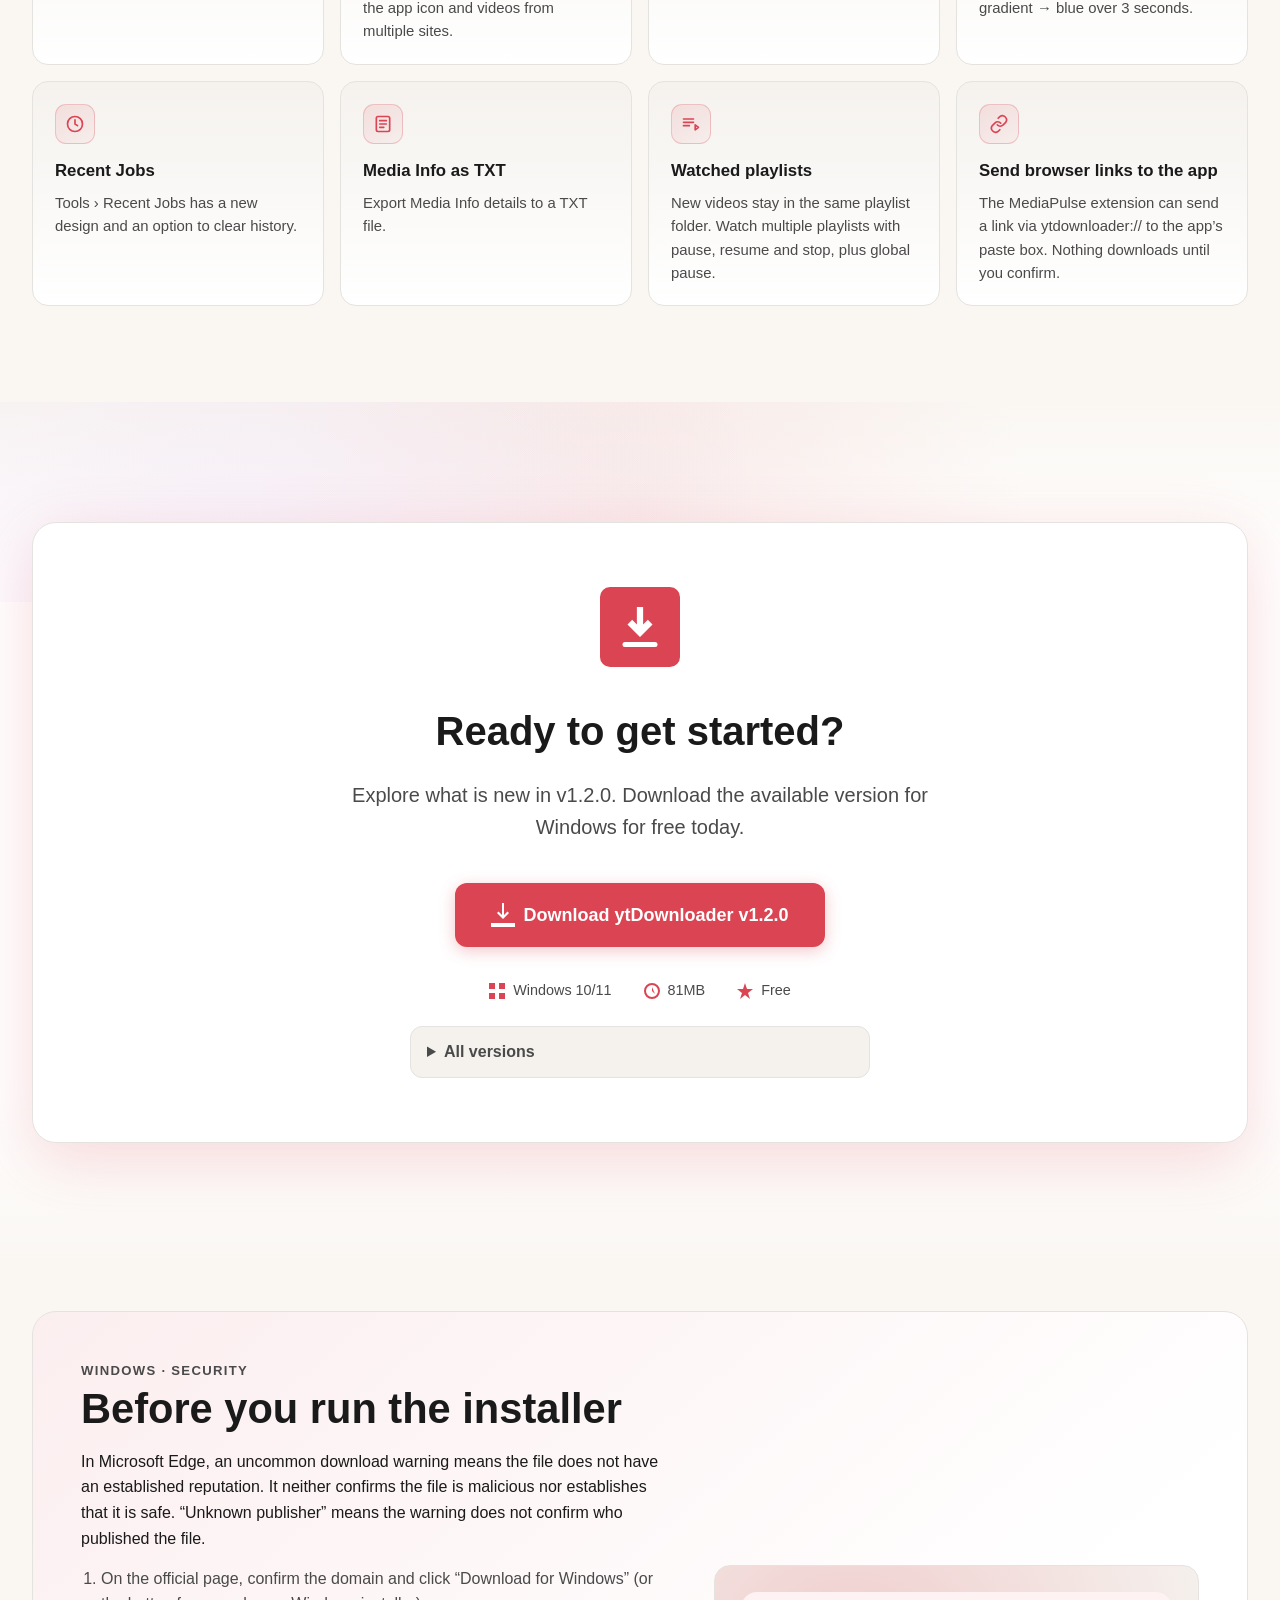
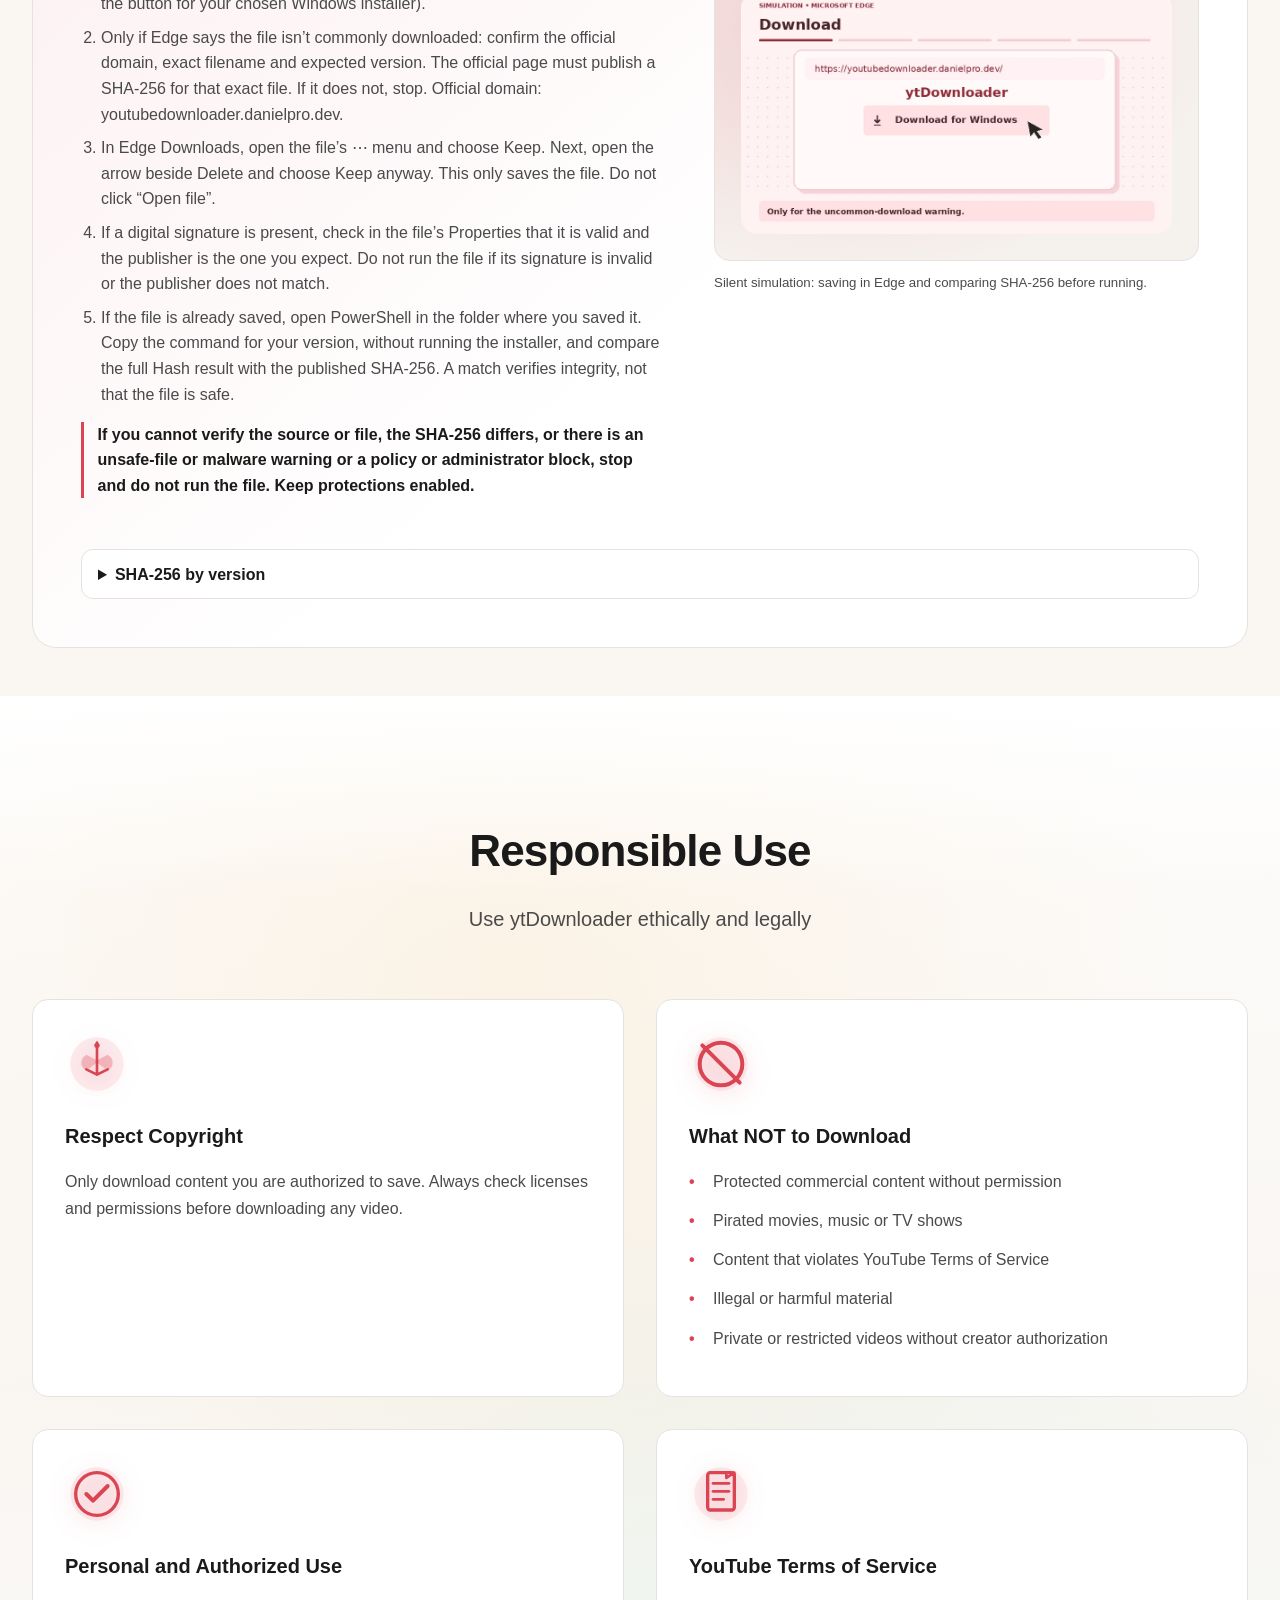
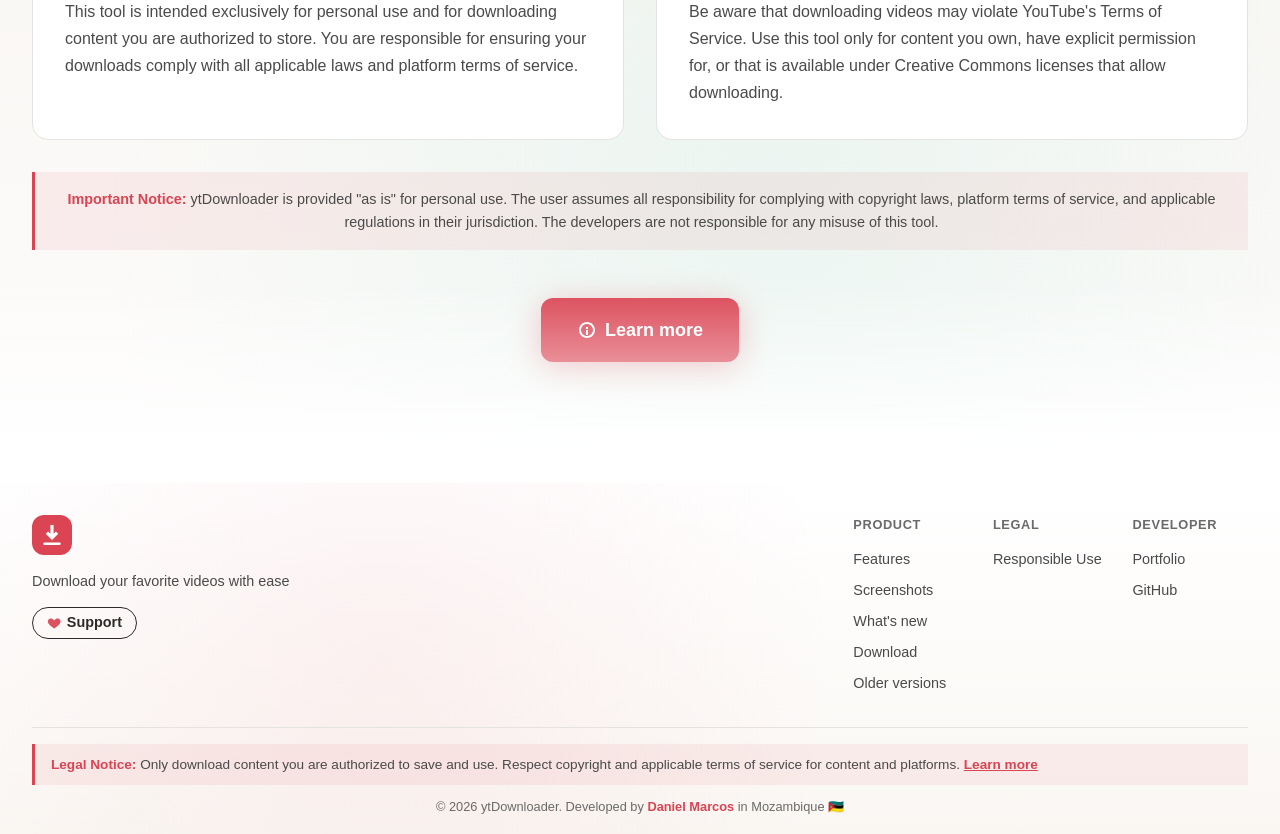
==== commit da812a86: "Add branded Windows installer safety guide" ====
--- a/index.html
+++ b/index.html
@@ -28,7 +28,7 @@
     <link rel="preconnect" href="https://fonts.googleapis.com">
     <link rel="preconnect" href="https://fonts.gstatic.com" crossorigin>
     <link href="https://fonts.googleapis.com/css2?family=Caveat:wght@600;700&family=Instrument+Serif:ital@0;1&display=swap" rel="stylesheet">
-    <link rel="stylesheet" href="/css/style.css?v=1.2.0-hero10">
+    <link rel="stylesheet" href="/css/style.css?v=1.2.0-safety1">
     <link rel="stylesheet" href="/css/navbar-icons.css?v=3570f947">
 </head>
 <body>
@@ -405,6 +405,41 @@
         </div>
     </section>
 
+    <section id="windows-installer-safety" class="installer-safety" aria-labelledby="installer-safety-title">
+        <div class="container">
+            <div class="installer-safety-card">
+                <div class="installer-safety-guide">
+                    <p class="installer-safety-kicker" data-i18n="safety.kicker">Windows · Segurança</p>
+                    <h2 id="installer-safety-title" data-i18n="safety.title">Antes de executar o instalador</h2>
+                    <p data-i18n="safety.lead">No Microsoft Edge, um aviso de transferência pouco comum indica que o ficheiro ainda não tem uma reputação estabelecida. Não é uma confirmação de que seja malicioso nem de que seja seguro. «Editor desconhecido» significa que o aviso não confirma quem publicou o ficheiro.</p>
+                    <ol>
+                        <li data-i18n="safety.start">Na página oficial, confirme o domínio e clique em «Descarregar para Windows» (ou no botão do instalador Windows escolhido).</li>
+                        <li data-i18n="safety.source">Só se o Edge disser que o ficheiro não é transferido com frequência: confirme o domínio oficial, o nome exacto do ficheiro e a versão esperada. A página oficial deve publicar um SHA-256 para esse ficheiro. Se não publicar, pare. Domínio oficial: youtubedownloader.danielpro.dev.</li>
+                        <li data-i18n="safety.save">Nas Transferências do Edge, abra o menu ⋯ do ficheiro e escolha Manter (Keep). Em seguida, abra a seta junto de Eliminar (Delete) e escolha Manter mesmo assim (Keep anyway). Isto só guarda o ficheiro. Não clique em «Abrir ficheiro».</li>
+                        <li data-i18n="safety.signature">Se houver uma assinatura digital, confirme nas Propriedades do ficheiro que é válida e que o editor é o esperado. Se a assinatura for inválida ou o editor não corresponder, não execute.</li>
+                        <li data-i18n="safety.hash">Se já tiver o ficheiro guardado, abra o PowerShell na pasta onde o guardou. Copie o comando da versão certa, sem executar o instalador, e compare todo o resultado Hash com o SHA-256 publicado. A correspondência verifica a integridade, não prova que o ficheiro seja seguro.</li>
+                    </ol>
+                    <p class="installer-safety-stop" data-i18n="safety.stop">Se não puder verificar a origem ou o ficheiro, o SHA-256 for diferente ou houver um aviso de perigo, de malware ou um bloqueio por política ou pelo administrador, não prossiga nem execute. Mantenha as protecções activas.</p>
+                </div>
+                <figure class="installer-safety-figure">
+                    <div class="installer-safety-demo" aria-hidden="true">
+                        <img src="/assets/installer-guide/install-guide-en-light-v5-poster.webp" width="960" height="540" loading="lazy" alt="">
+                    </div>
+                    <video class="installer-safety-video" width="960" height="540" controls loop muted playsinline preload="none" data-i18n-aria="safety.video" aria-label="Guia ilustrado de verificação do instalador" hidden></video>
+                    <figcaption>
+                        <span data-i18n="safety.visual">Simulação sem som: guardar no Edge e comparar o SHA-256 antes de executar.</span>
+                    </figcaption>
+                </figure>
+                <details class="installer-safety-releases">
+                    <summary data-i18n="safety.releases">SHA-256 por versão</summary>
+                    <ul id="installer-checksums">
+                        <li><a href="/version.json" data-i18n="safety.manifest">Consultar os valores publicados no manifesto de versões</a></li>
+                    </ul>
+                </details>
+            </div>
+        </div>
+    </section>
+
     <!-- Legal / Responsible Use Section -->
     <section id="legal" class="legal-section">
         <div class="container">
@@ -582,9 +617,9 @@
         </div>
     </footer>
 
-    <script src="/js/i18n.js?v=1.2.0r2"></script>
+    <script src="/js/i18n.js?v=1.2.0-safety1"></script>
     <script data-accent="#DA4453" data-variant="free" src="/js/apoiar.js?v=2.6.rollout" data-theme="default-dark" defer></script>
     <script src="/js/script.js?v=1.2.0-hero10"></script>
-    <script src="/js/version.js?v=1.2.0r2" defer></script>
+    <script src="/js/version.js?v=1.2.0-safety5" defer></script>
 </body>
 </html>
--- a/css/style.css
+++ b/css/style.css
@@ -1912,3 +1912,158 @@
   .hero-title{padding-right:0; font-size:1.78rem}
 }
 @media (min-width: 641px) and (max-width: 900px){.hero-ctas{flex-direction:row;flex-wrap:wrap}.hero-ctas .btn{width:auto;min-width:200px}}
+
+/* Windows installer verification */
+.installer-safety {
+    padding: 3rem 0;
+}
+.installer-safety-card {
+    display: grid;
+    grid-template-columns: minmax(0, 1.2fr) minmax(0, 1fr);
+    align-items: center;
+    gap: clamp(1.4rem, 4vw, 3.5rem);
+    padding: clamp(1rem, 4vw, 3rem);
+    background: linear-gradient(140deg, color-mix(in srgb, var(--color-primary) 9%, var(--color-surface)), var(--color-surface) 60%);
+    border: 1px solid var(--color-border);
+    border-radius: var(--border-radius-xl);
+}
+.installer-safety-kicker {
+    color: var(--color-text-secondary);
+    font-size: .82rem;
+    font-weight: 700;
+    letter-spacing: .1em;
+    text-transform: uppercase;
+}
+.installer-safety-guide h2 {
+    margin: .25rem 0 1rem;
+    font-size: clamp(1.5rem, 3.4vw, 2.6rem);
+    line-height: 1.15;
+}
+.installer-safety-guide ol {
+    padding-inline-start: 1.25rem;
+    margin: .9rem 0;
+    color: var(--color-text-secondary);
+}
+.installer-safety-guide li + li {
+    margin-top: .5rem;
+}
+.installer-safety-stop {
+    border-inline-start: 3px solid var(--color-primary);
+    padding-inline-start: .85rem;
+    font-weight: 600;
+}
+.installer-safety-demo {
+    display: grid;
+    place-items: center;
+    min-height: 13rem;
+    padding: clamp(.65rem, 2vw, 1.7rem);
+    border-radius: var(--border-radius-lg);
+    border: 1px solid var(--color-border);
+    background: radial-gradient(ellipse at 28% 20%, color-mix(in srgb, var(--color-primary) 20%, var(--color-surface-light)), var(--color-surface-light) 77%);
+}
+.installer-safety-window {
+    width: 100%;
+    background: var(--color-surface);
+    border: 1px solid var(--color-border);
+    border-radius: var(--border-radius);
+    box-shadow: var(--shadow-lg);
+}
+.installer-safety-bar {
+    display: flex;
+    align-items: center;
+    flex-wrap: wrap;
+    gap: .25rem;
+    padding: .5rem .65rem;
+    border-bottom: 1px solid var(--color-border);
+    font-size: .8rem;
+    color: var(--color-text-secondary);
+}
+.installer-safety-bar i {
+    width: .45rem;
+    height: .45rem;
+    border-radius: 50%;
+    background: var(--color-primary);
+}
+.installer-safety-bar span {
+    margin-inline-start: .3rem;
+}
+.installer-safety-notice {
+    display: flex;
+    align-items: flex-start;
+    gap: .6rem;
+    padding: .85rem .65rem;
+}
+.installer-safety-notice svg {
+    flex: 0 0 auto;
+    color: var(--color-primary);
+    transform-origin: center;
+}
+.installer-safety-notice p {
+    font-size: .9rem;
+    color: var(--color-text-secondary);
+}
+.installer-safety-check {
+    margin: 0 .65rem .75rem;
+    padding: .35rem .65rem;
+    border: 1px solid var(--color-border);
+    border-radius: .65rem;
+    font-size: .88rem;
+    font-weight: 650;
+}
+.installer-safety-video {
+    width: 100%;
+    height: auto;
+    border-radius: var(--border-radius-lg);
+    border: 1px solid var(--color-border);
+    background: var(--color-surface-light);
+}
+.installer-safety-figure figcaption {
+    display: flex;
+    flex-wrap: wrap;
+    gap: .75rem;
+    justify-content: space-between;
+    align-items: center;
+    margin-top: .7rem;
+    color: var(--color-text-secondary);
+    font-size: .83rem;
+}
+.installer-safety-releases summary:focus-visible {
+    outline: 2px solid var(--color-primary);
+    outline-offset: 3px;
+}
+.installer-safety-releases {
+    grid-column: 1 / -1;
+    min-width: 0;
+    padding: .7rem 1rem;
+    background: var(--color-surface);
+    border: 1px solid var(--color-border);
+    border-radius: var(--border-radius);
+}
+.installer-safety-releases summary {
+    cursor: pointer;
+    font-weight: 650;
+}
+.installer-safety-releases ul {
+    list-style: none;
+}
+.installer-safety-releases li {
+    display: grid;
+    gap: .3rem;
+    margin-top: .75rem;
+    padding-top: .65rem;
+    border-top: 1px solid var(--color-border);
+    overflow-wrap: anywhere;
+}
+.installer-safety-releases code {
+    font-size: .82rem;
+    color: var(--color-text-secondary);
+}
+@media (max-width: 740px) {
+    .installer-safety-card { grid-template-columns: minmax(0, 1fr); }
+}
+.installer-safety-demo[hidden],
+.installer-safety-video[hidden] {
+    display: none;
+}
+
+.installer-safety-demo img { display: block; width: 100%; height: auto; border-radius: inherit; }
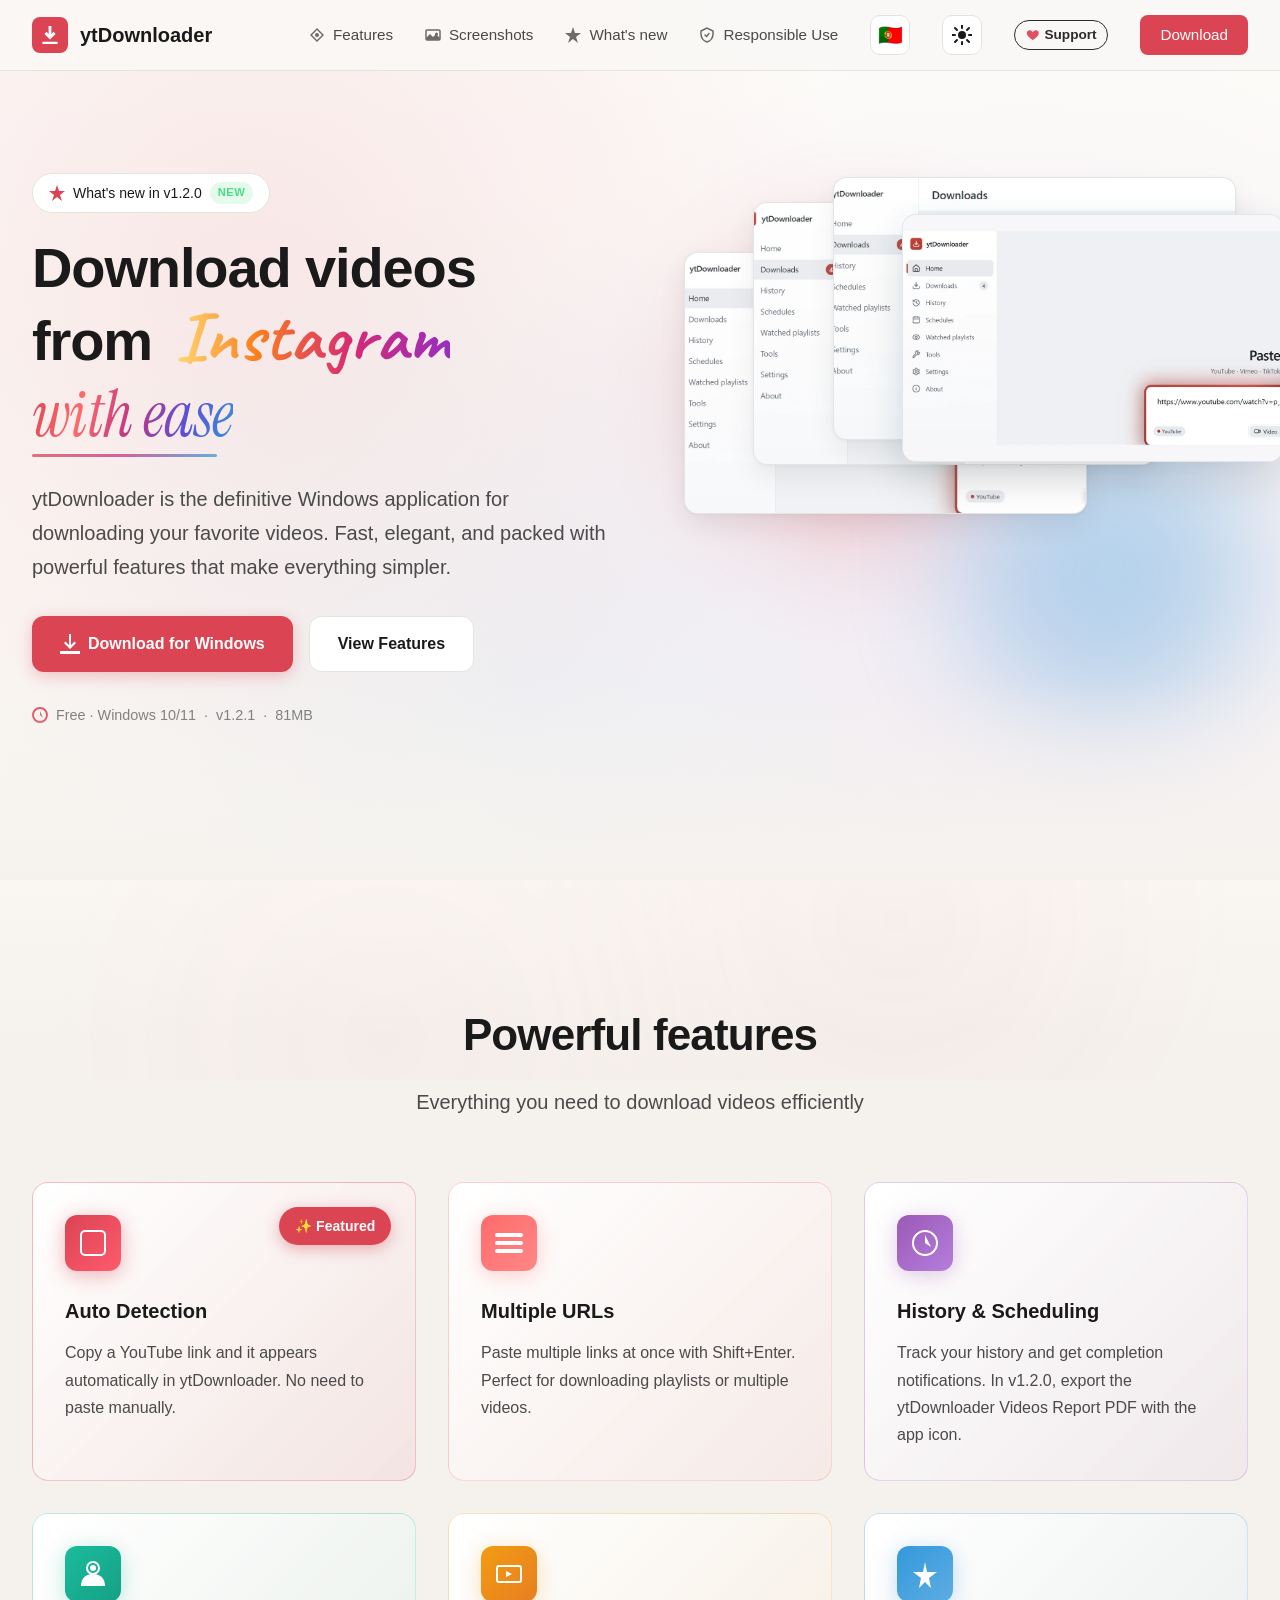
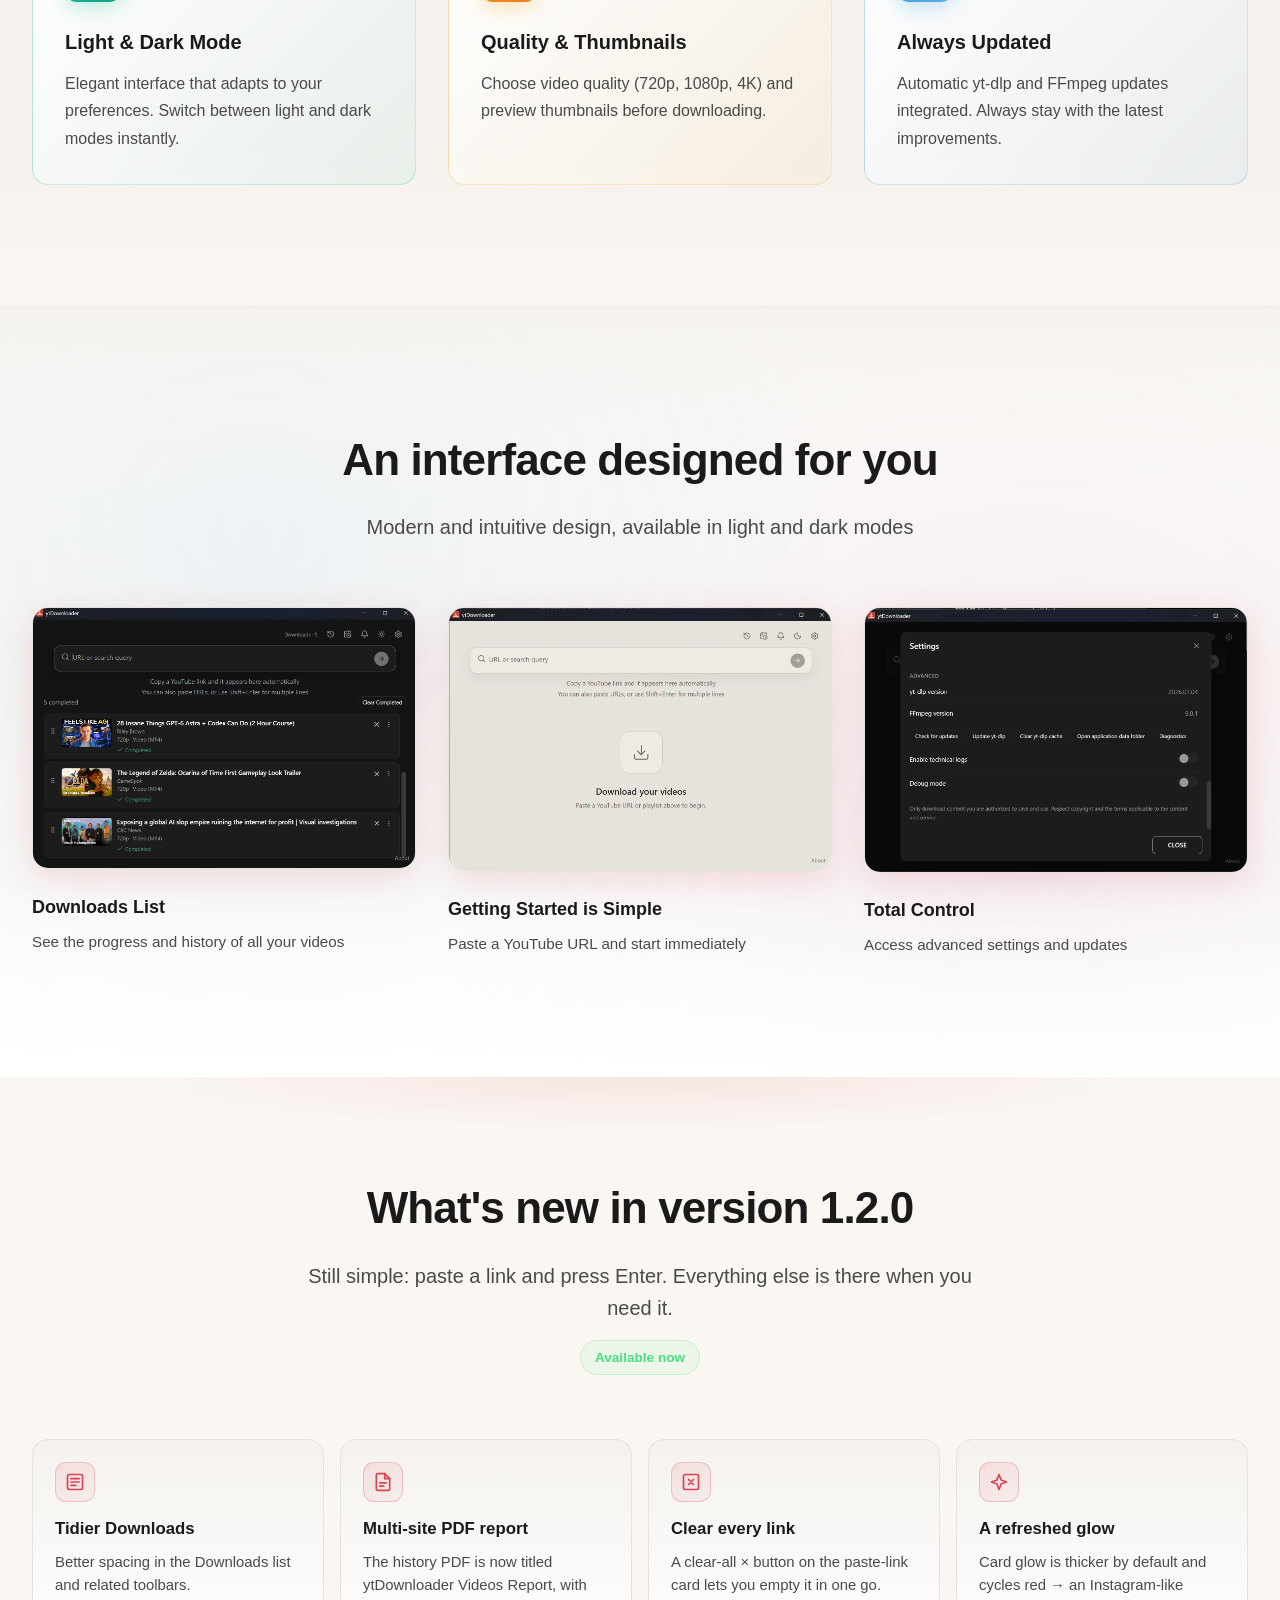
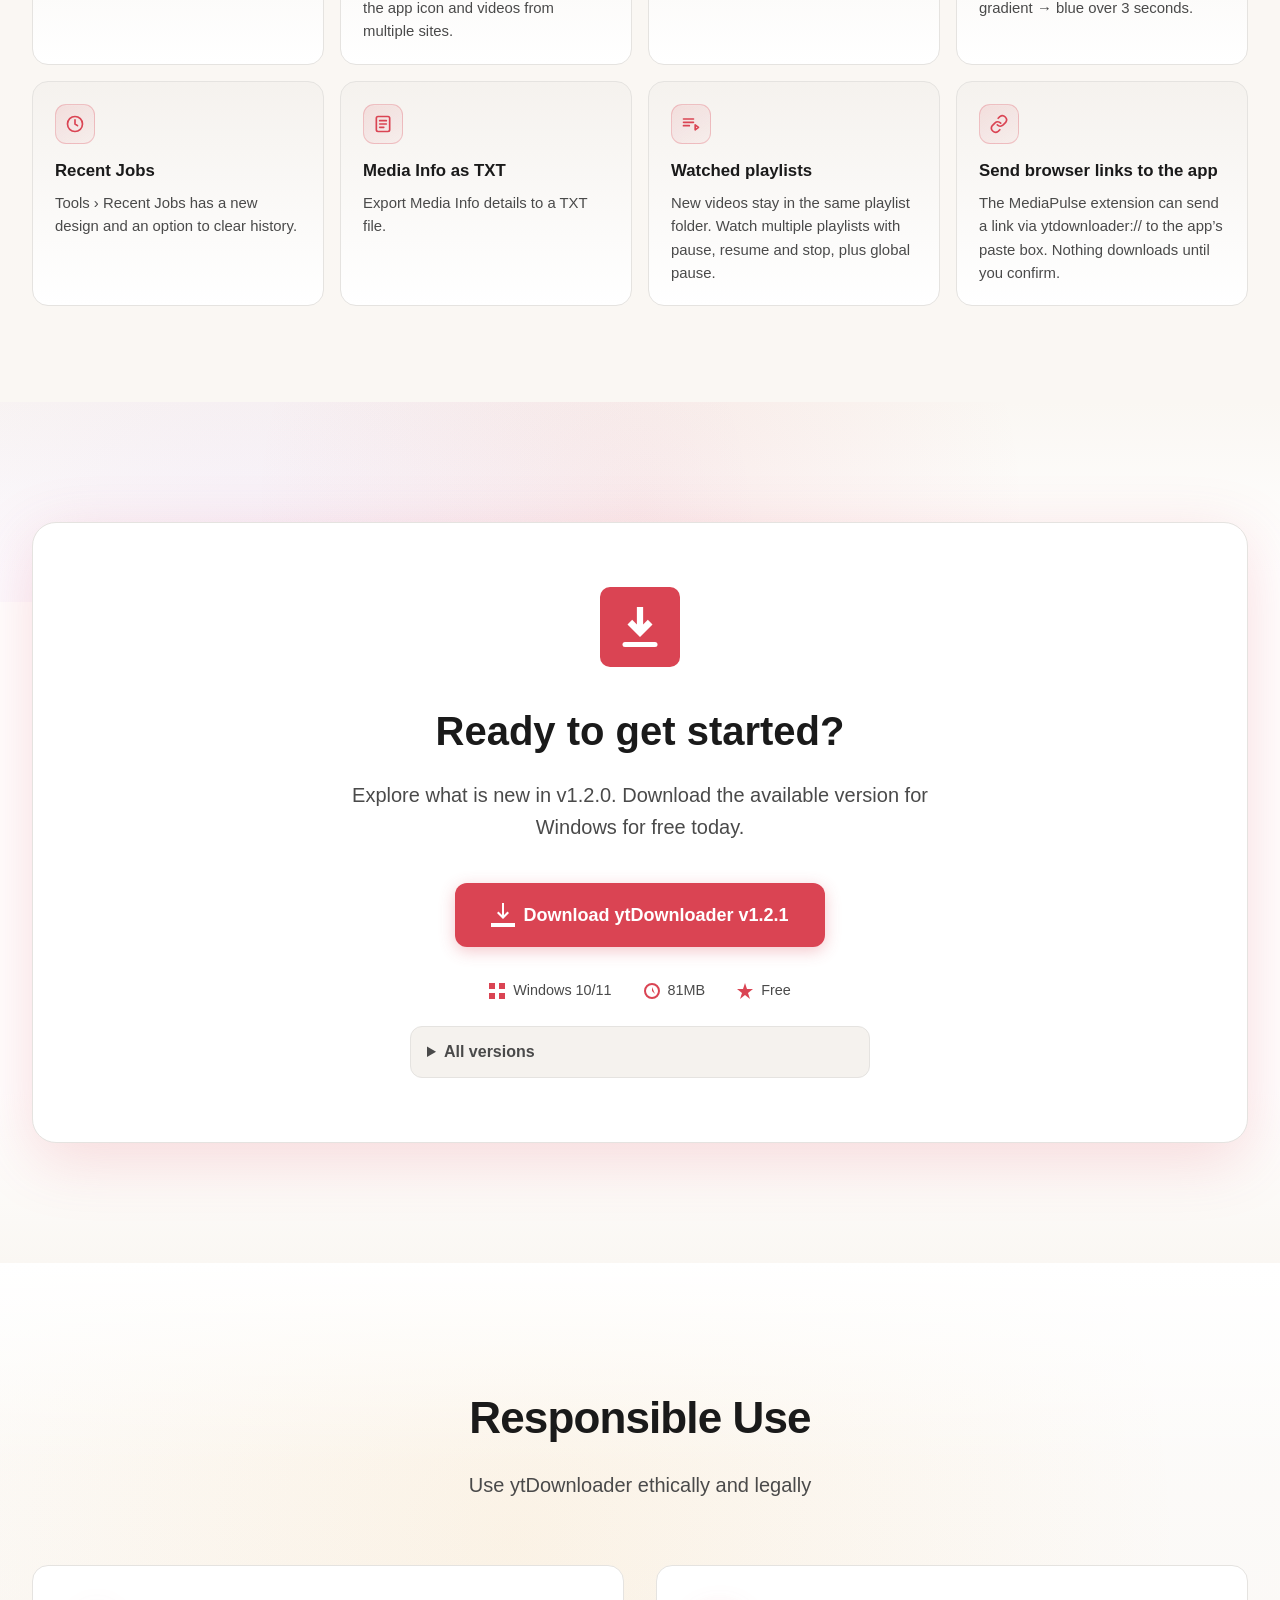
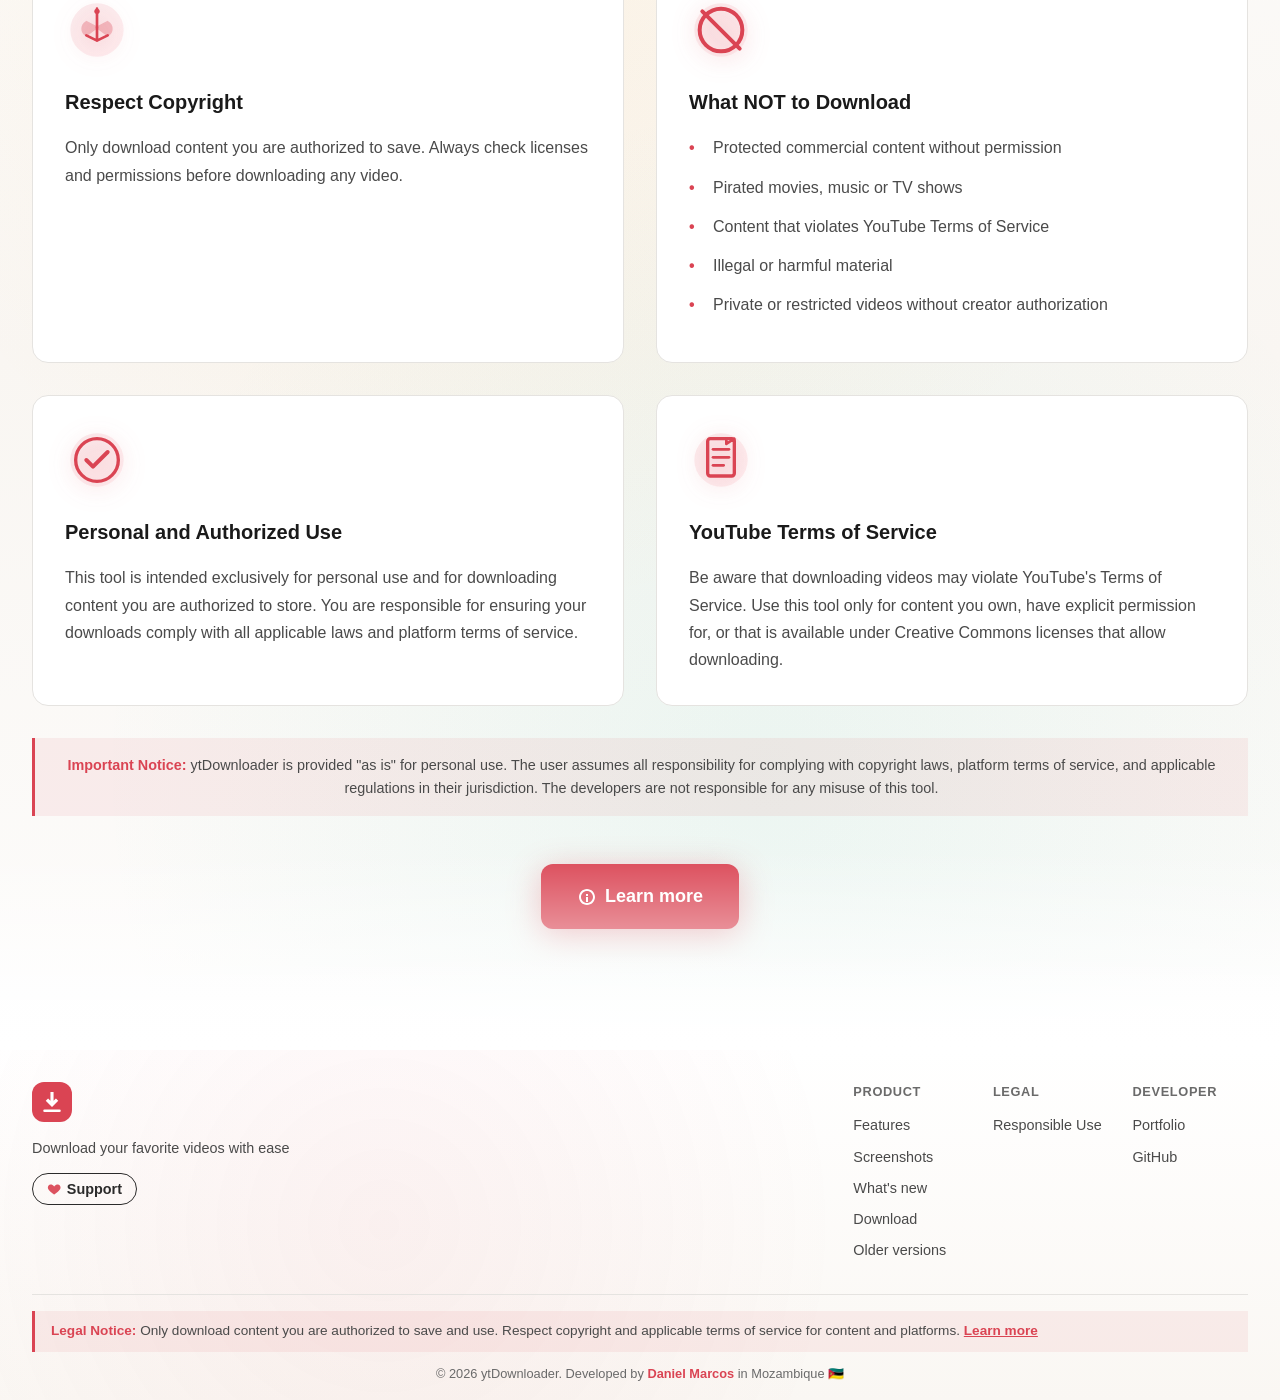
==== commit e01c896f: "Publish ytDownloader 1.2.1 on the site Point download buttons and the updater manifest at the signed" ====
--- a/index.html
+++ b/index.html
@@ -28,7 +28,7 @@
     <link rel="preconnect" href="https://fonts.googleapis.com">
     <link rel="preconnect" href="https://fonts.gstatic.com" crossorigin>
     <link href="https://fonts.googleapis.com/css2?family=Caveat:wght@600;700&family=Instrument+Serif:ital@0;1&display=swap" rel="stylesheet">
-    <link rel="stylesheet" href="/css/style.css?v=1.2.0-safety1">
+    <link rel="stylesheet" href="/css/style.css?v=1.2.0-hero10">
     <link rel="stylesheet" href="/css/navbar-icons.css?v=3570f947">
 </head>
 <body>
@@ -131,7 +131,7 @@
                     Rápido, elegante e com funcionalidades poderosas que tornam tudo mais simples.
                 </p>
                 <div class="hero-ctas">
-                    <a href="/download/ytDownloader_1.2.0_x64-setup.exe" class="btn btn-primary" download data-download-link>
+                    <a href="/download/ytDownloader_1.2.1_x64-setup.exe" class="btn btn-primary" download data-download-link>
                         <svg width="20" height="20" viewBox="0 0 20 20" fill="currentColor" aria-hidden="true">
                             <path d="M10 15L4 9L5.5 7.5L9 11V0H11V11L14.5 7.5L16 9L10 15Z"/>
                             <rect y="17" width="20" height="3"/>
@@ -147,9 +147,9 @@
                         <circle cx="8" cy="8" r="7" stroke="currentColor" stroke-width="2" fill="none"/>
                         <path d="M8 4V8L11 11"/>
                     </svg>
-                    <span data-i18n="hero.info">Gratuito · Windows 10/11</span> · <span data-version>v1.2.0</span> · <span data-size>81MB</span>
+                    <span data-i18n="hero.info">Gratuito · Windows 10/11</span> · <span data-version>v1.2.1</span> · <span data-size>81MB</span>
                 </p>
-                <p class="download-soon" data-release-soon data-i18n="download.soon">A v1.2.0 está disponível. Descarregue-a aqui; a app atualiza-se sozinha nas próximas versões.</p>
+                <p class="download-soon" data-release-soon data-i18n="download.soon">A v1.2.1 está disponível. Descarregue-a aqui; a app atualiza-se sozinha nas próximas versões.</p>
             </div>
             <div class="hero-visual" aria-hidden="true">
                 <svg class="hero-orbit" viewBox="0 0 700 680" preserveAspectRatio="xMidYMid meet" aria-hidden="true">
@@ -351,12 +351,12 @@
                     </div>
                     <h2 class="download-title" data-i18n="download.title">Pronto para começar?</h2>
                     <p class="download-description" data-i18n="download.description">Conheça as novidades da v1.2.0. Descarregue já a versão disponível gratuitamente para Windows.</p>
-                    <a href="/download/ytDownloader_1.2.0_x64-setup.exe" class="btn btn-primary btn-large" download data-download-link>
+                    <a href="/download/ytDownloader_1.2.1_x64-setup.exe" class="btn btn-primary btn-large" download data-download-link>
                         <svg width="24" height="24" viewBox="0 0 24 24" fill="currentColor" aria-hidden="true">
                             <path d="M12 16L6 10L7.5 8.5L11 12V0H13V12L16.5 8.5L18 10L12 16Z"/>
                             <rect y="20" width="24" height="4"/>
                         </svg>
-                        <span><span data-i18n="download.button">Descarregar ytDownloader</span> <span data-version>v1.2.0</span></span>
+                        <span><span data-i18n="download.button">Descarregar ytDownloader</span> <span data-version>v1.2.1</span></span>
                     </a>
                     <div class="download-specs">
                         <div class="spec">
@@ -379,10 +379,15 @@
                             <span data-i18n="download.spec.price">Gratuito</span>
                         </div>
                     </div>
-                    <p class="download-soon" data-release-soon data-i18n="download.soon">A v1.2.0 está disponível. Descarregue-a aqui; a app atualiza-se sozinha nas próximas versões.</p>
+                    <p class="download-soon" data-release-soon data-i18n="download.soon">A v1.2.1 está disponível. Descarregue-a aqui; a app atualiza-se sozinha nas próximas versões.</p>
                     <details class="older-versions" id="versoes">
                         <summary data-i18n="versions.title">Todas as versões</summary>
                         <ul id="older-versions-list" class="older-versions-list">
+                            <li class="older-version">
+                                <span class="older-version-name">v1.2.1</span>
+                                <span class="older-version-meta">2026-11-25 · 81MB</span>
+                                <a class="older-version-link" href="/download/ytDownloader_1.2.1_x64-setup.exe" download data-i18n="versions.download">Descarregar</a>
+                            </li>
                             <li class="older-version">
                                 <span class="older-version-name">v1.2.0</span>
                                 <span class="older-version-meta">2026-11-06 · 81MB</span>
@@ -405,41 +410,6 @@
         </div>
     </section>
 
-    <section id="windows-installer-safety" class="installer-safety" aria-labelledby="installer-safety-title">
-        <div class="container">
-            <div class="installer-safety-card">
-                <div class="installer-safety-guide">
-                    <p class="installer-safety-kicker" data-i18n="safety.kicker">Windows · Segurança</p>
-                    <h2 id="installer-safety-title" data-i18n="safety.title">Antes de executar o instalador</h2>
-                    <p data-i18n="safety.lead">No Microsoft Edge, um aviso de transferência pouco comum indica que o ficheiro ainda não tem uma reputação estabelecida. Não é uma confirmação de que seja malicioso nem de que seja seguro. «Editor desconhecido» significa que o aviso não confirma quem publicou o ficheiro.</p>
-                    <ol>
-                        <li data-i18n="safety.start">Na página oficial, confirme o domínio e clique em «Descarregar para Windows» (ou no botão do instalador Windows escolhido).</li>
-                        <li data-i18n="safety.source">Só se o Edge disser que o ficheiro não é transferido com frequência: confirme o domínio oficial, o nome exacto do ficheiro e a versão esperada. A página oficial deve publicar um SHA-256 para esse ficheiro. Se não publicar, pare. Domínio oficial: youtubedownloader.danielpro.dev.</li>
-                        <li data-i18n="safety.save">Nas Transferências do Edge, abra o menu ⋯ do ficheiro e escolha Manter (Keep). Em seguida, abra a seta junto de Eliminar (Delete) e escolha Manter mesmo assim (Keep anyway). Isto só guarda o ficheiro. Não clique em «Abrir ficheiro».</li>
-                        <li data-i18n="safety.signature">Se houver uma assinatura digital, confirme nas Propriedades do ficheiro que é válida e que o editor é o esperado. Se a assinatura for inválida ou o editor não corresponder, não execute.</li>
-                        <li data-i18n="safety.hash">Se já tiver o ficheiro guardado, abra o PowerShell na pasta onde o guardou. Copie o comando da versão certa, sem executar o instalador, e compare todo o resultado Hash com o SHA-256 publicado. A correspondência verifica a integridade, não prova que o ficheiro seja seguro.</li>
-                    </ol>
-                    <p class="installer-safety-stop" data-i18n="safety.stop">Se não puder verificar a origem ou o ficheiro, o SHA-256 for diferente ou houver um aviso de perigo, de malware ou um bloqueio por política ou pelo administrador, não prossiga nem execute. Mantenha as protecções activas.</p>
-                </div>
-                <figure class="installer-safety-figure">
-                    <div class="installer-safety-demo" aria-hidden="true">
-                        <img src="/assets/installer-guide/install-guide-en-light-v5-poster.webp" width="960" height="540" loading="lazy" alt="">
-                    </div>
-                    <video class="installer-safety-video" width="960" height="540" controls loop muted playsinline preload="none" data-i18n-aria="safety.video" aria-label="Guia ilustrado de verificação do instalador" hidden></video>
-                    <figcaption>
-                        <span data-i18n="safety.visual">Simulação sem som: guardar no Edge e comparar o SHA-256 antes de executar.</span>
-                    </figcaption>
-                </figure>
-                <details class="installer-safety-releases">
-                    <summary data-i18n="safety.releases">SHA-256 por versão</summary>
-                    <ul id="installer-checksums">
-                        <li><a href="/version.json" data-i18n="safety.manifest">Consultar os valores publicados no manifesto de versões</a></li>
-                    </ul>
-                </details>
-            </div>
-        </div>
-    </section>
-
     <!-- Legal / Responsible Use Section -->
     <section id="legal" class="legal-section">
         <div class="container">
@@ -617,9 +587,9 @@
         </div>
     </footer>
 
-    <script src="/js/i18n.js?v=1.2.0-safety1"></script>
+    <script src="/js/i18n.js?v=1.2.1"></script>
     <script data-accent="#DA4453" data-variant="free" src="/js/apoiar.js?v=2.6.rollout" data-theme="default-dark" defer></script>
     <script src="/js/script.js?v=1.2.0-hero10"></script>
-    <script src="/js/version.js?v=1.2.0-safety5" defer></script>
+    <script src="/js/version.js?v=1.2.1" defer></script>
 </body>
 </html>
